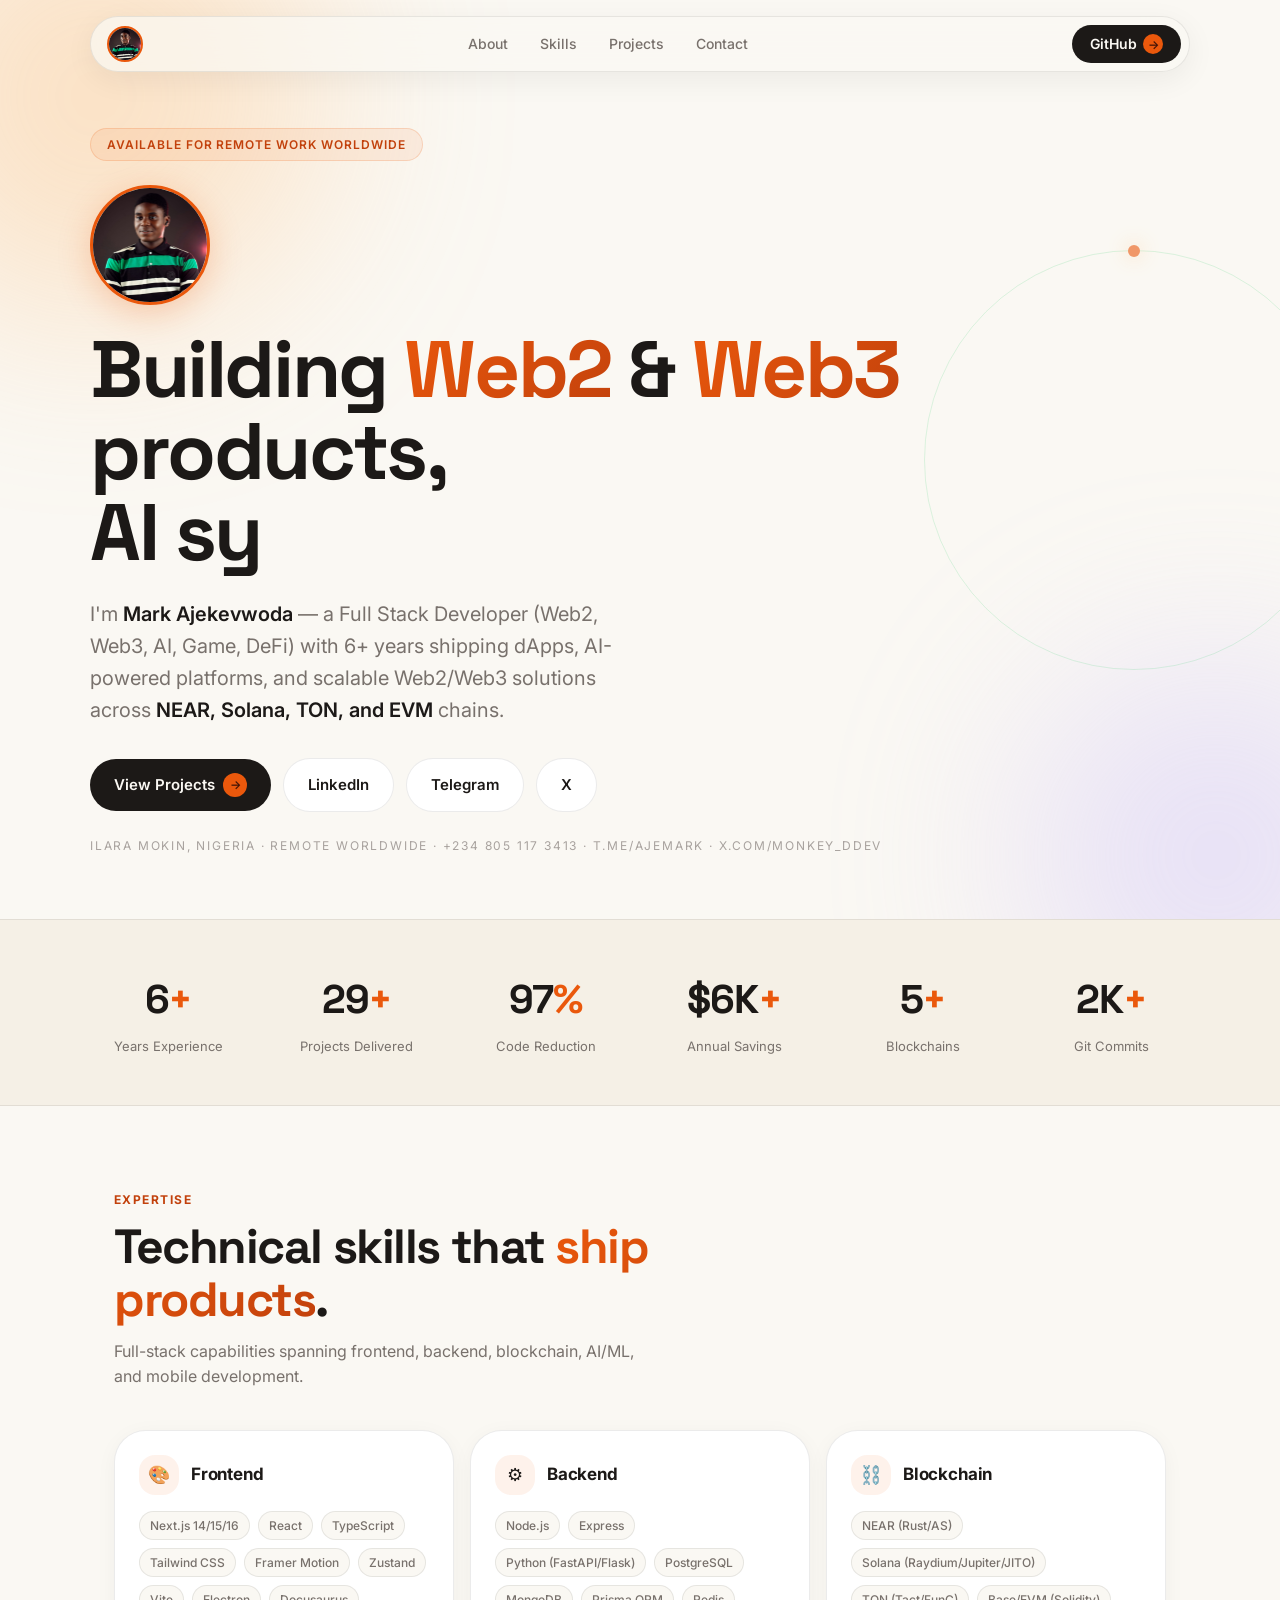
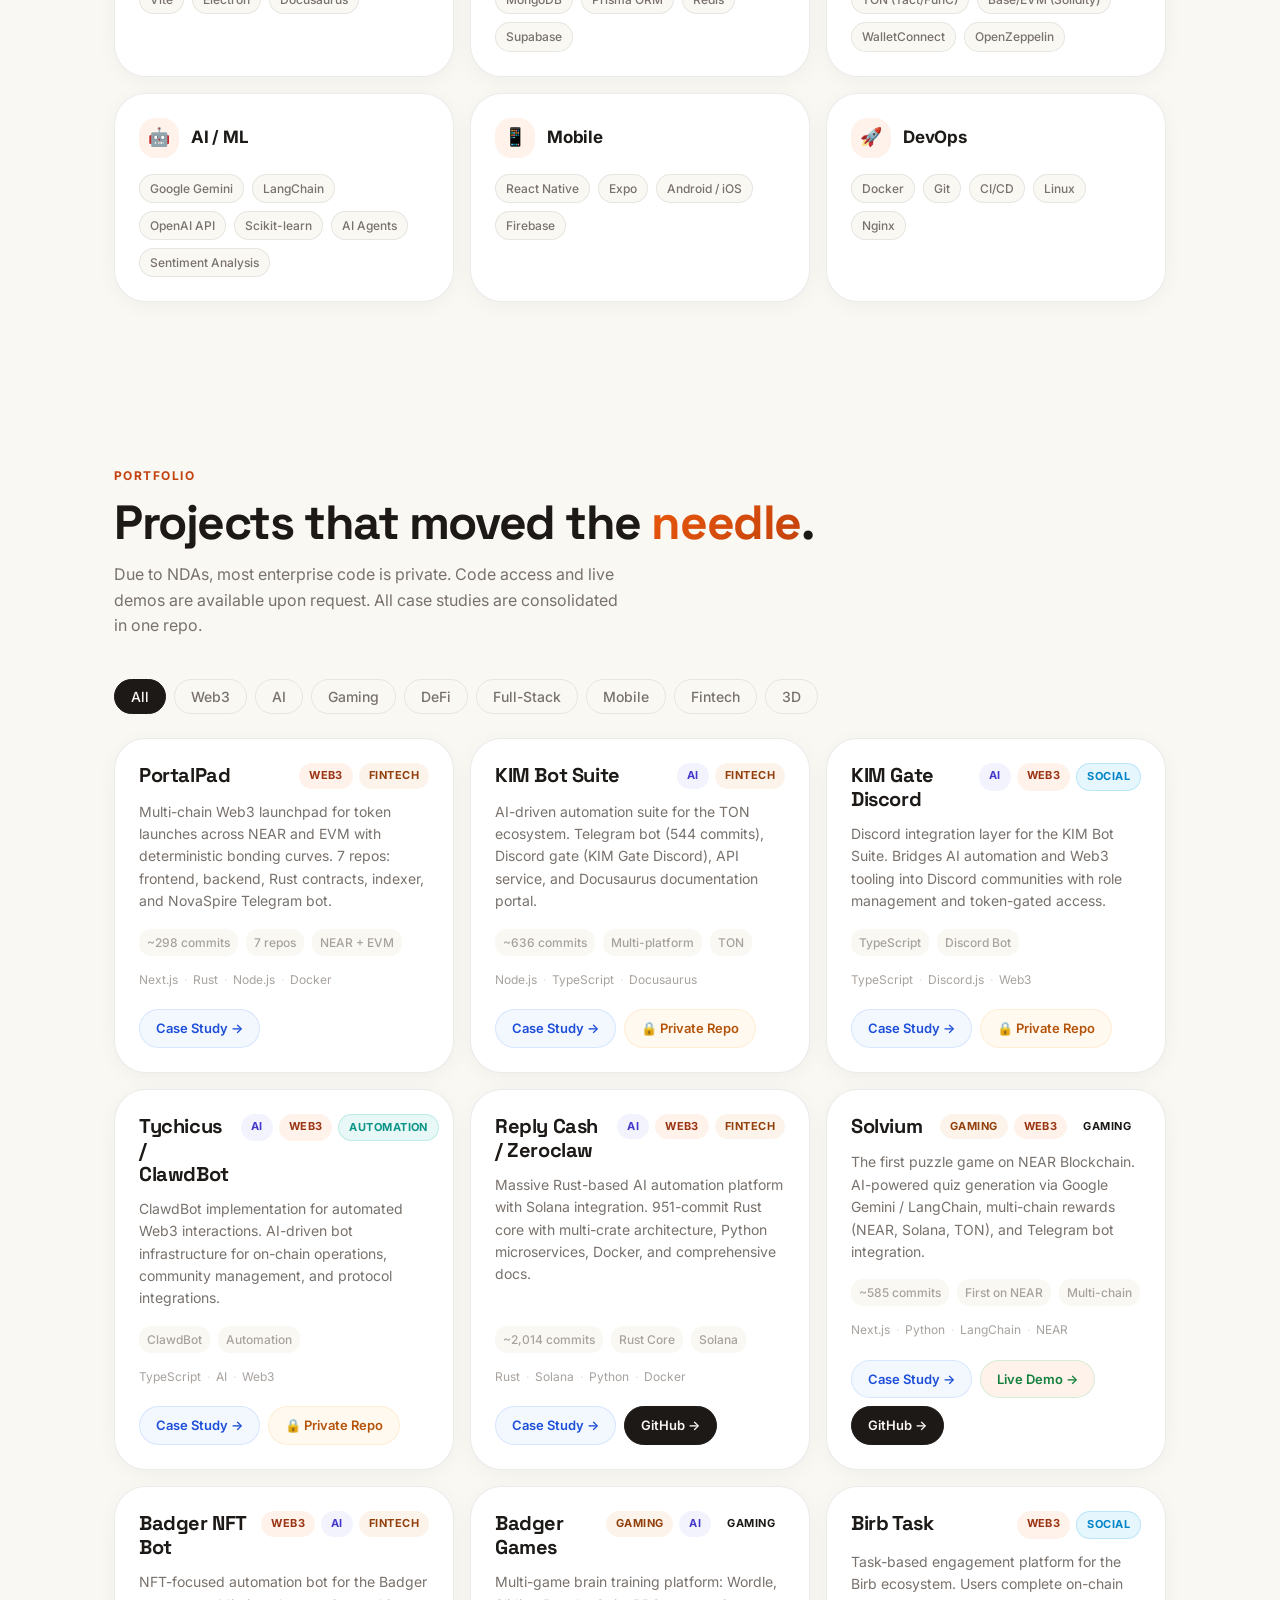
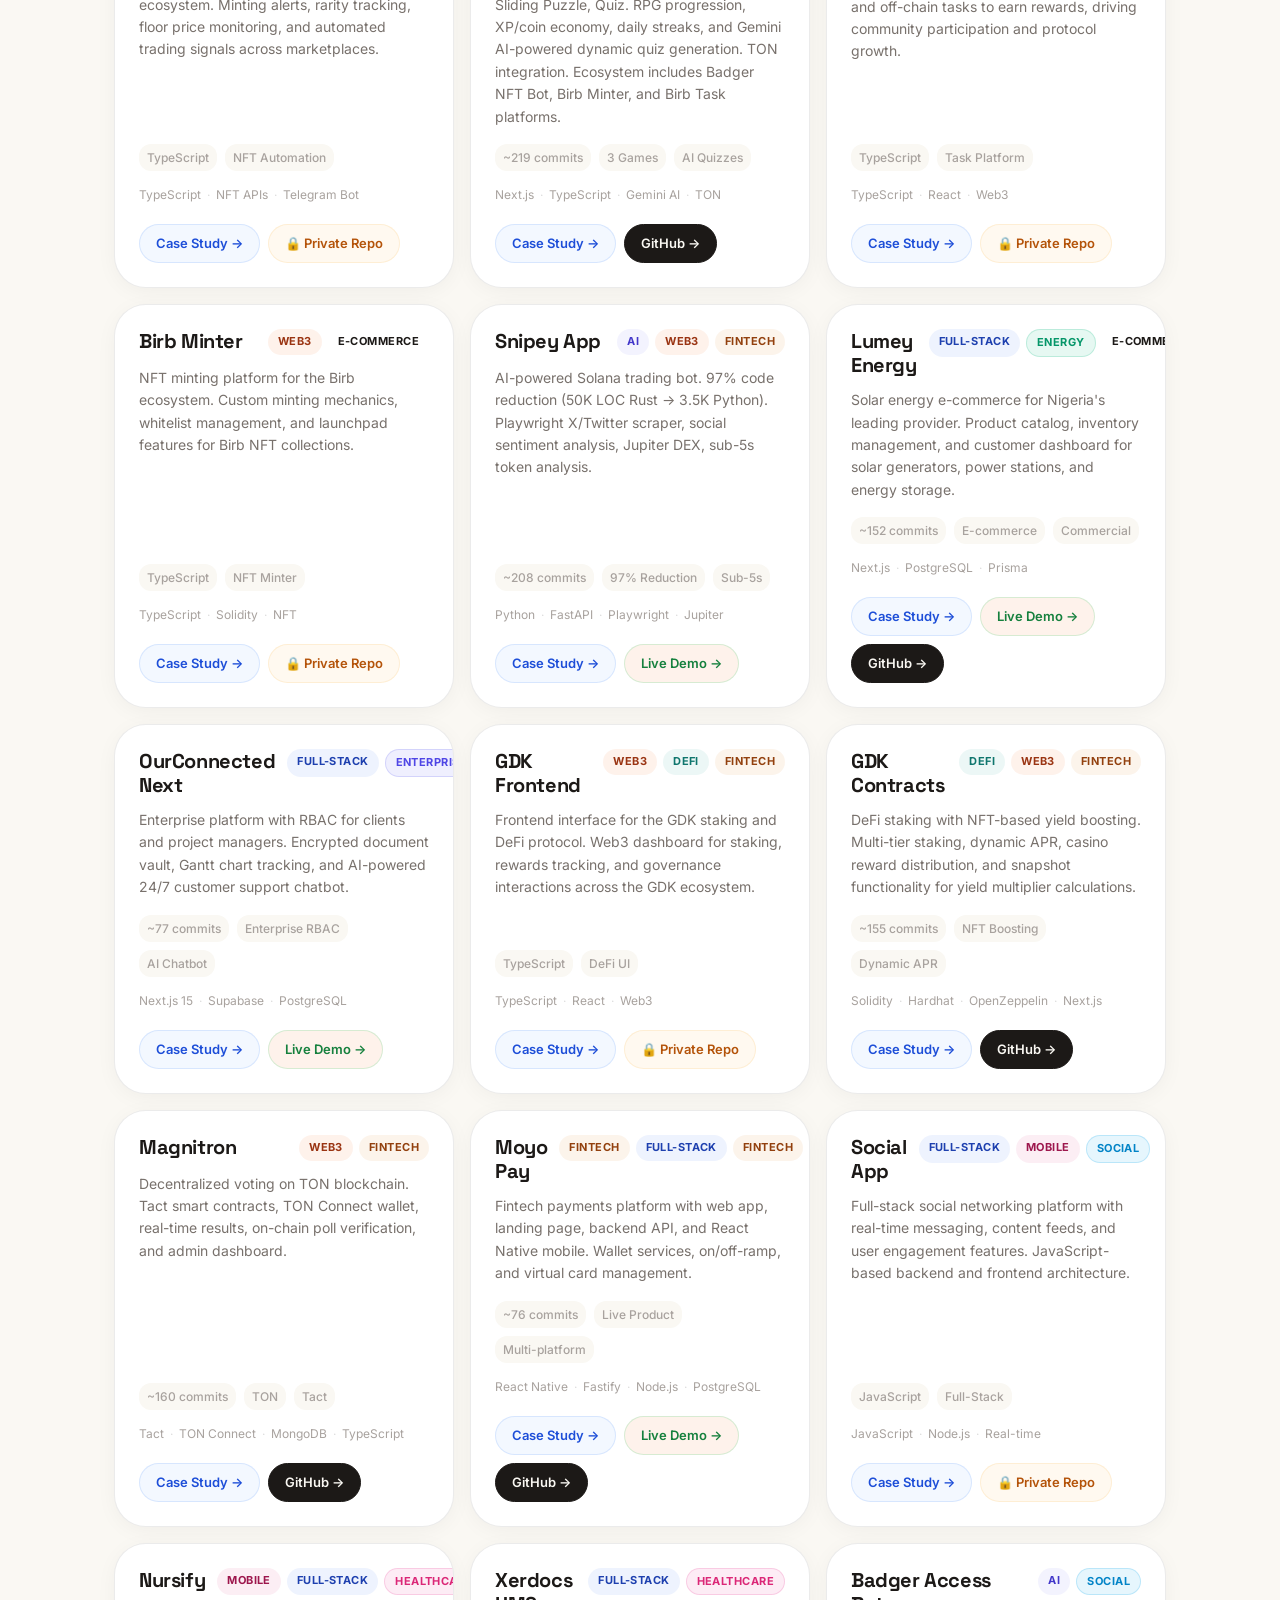
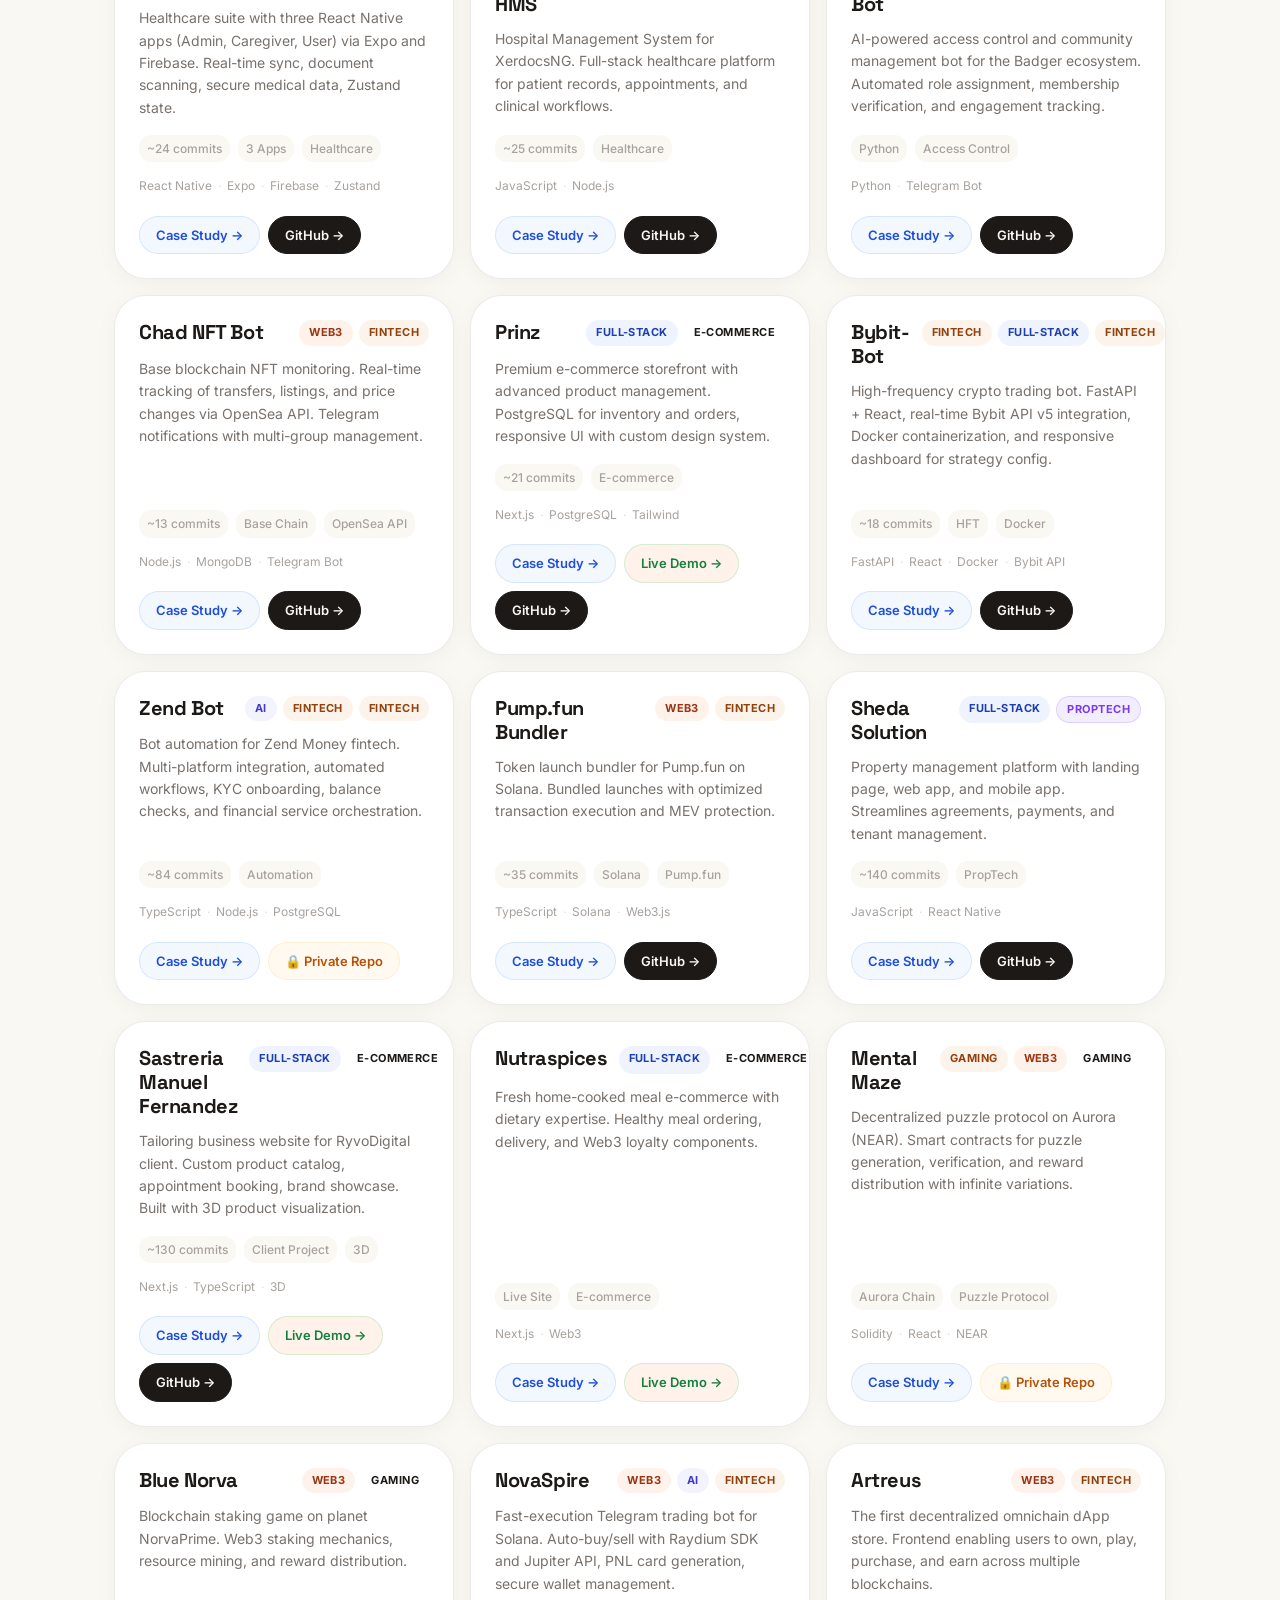
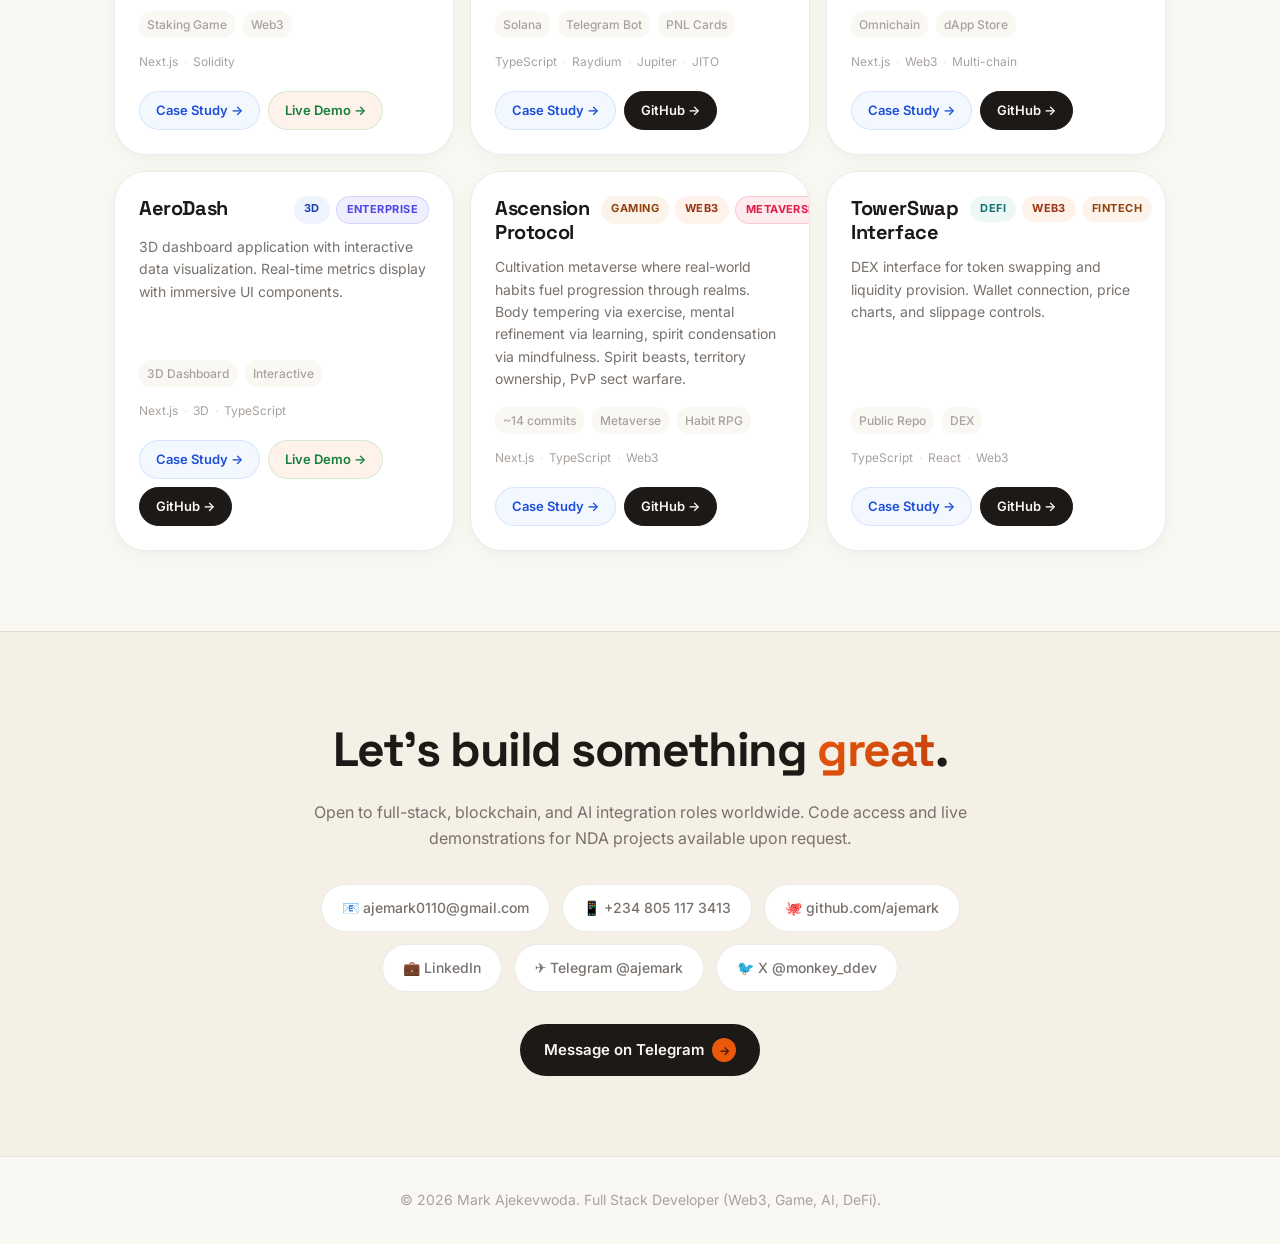
==== index.html @ 16a1adc9 "Add headshot to hero and nav logo. Update title for Web2+Web3. Add industry niche badges to all proj" ====
<!DOCTYPE html>
<html lang="en">
<head>
  <meta charset="UTF-8">
  <meta name="viewport" content="width=device-width, initial-scale=1.0">
  <title>Mark Ajekevwoda — Full Stack Developer (Web2, Web3, AI, Game, DeFi)</title>
  <meta name="description" content="Full Stack Developer (Web2, Web3, AI, Game, DeFi) building scalable Web2 products and decentralized Web3 applications across NEAR, Solana, TON, and EVM chains.">

  <link rel="preconnect" href="https://fonts.googleapis.com">
  <link rel="preconnect" href="https://fonts.gstatic.com" crossorigin>
  <link href="https://fonts.googleapis.com/css2?family=Inter:wght@300;400;500;600;700&family=Space+Grotesk:wght@400;500;600;700&display=swap" rel="stylesheet">

  <link rel="stylesheet" href="assets/style.css?v=4">
</head>
<body>

  <!-- Navbar — Floating Pill -->
  <header class="nav">
    <div class="nav-inner">
      <a href="#" class="nav-logo"><img src="assets/headshot.jpg" alt="MA" class="nav-logo-img"></a>
      <nav class="nav-links">
        <a href="#about" class="nav-link">About</a>
        <a href="#skills" class="nav-link">Skills</a>
        <a href="#projects" class="nav-link">Projects</a>
        <a href="#contact" class="nav-link">Contact</a>
      </nav>
      <div style="display:flex;align-items:center;gap:0.5rem;">
        <a href="https://github.com/ajemark" target="_blank" rel="noopener" class="nav-cta">
          GitHub
          <span class="arrow">→</span>
        </a>
      </div>
    </div>
  </header>

  <!-- Hero -->
  <section class="hero" id="about">
    <div class="hero-blob hero-blob-1"></div>
    <div class="hero-blob hero-blob-2"></div>

    <div class="hero-inner">
      <div class="hero-label">Available for Remote Work Worldwide</div>
            <div class="hero-headshot-wrap reveal">
        <img src="assets/headshot.jpg" alt="Mark Ajekevwoda" class="hero-headshot">
      </div>
      <h1 class="hero-title reveal">
        Building <span class="gradient-text">Web2</span> & <span class="gradient-text">Web3</span> products,<br>
        AI systems & <span class="underline-brand">scalable</span> solutions.
      </h1>
      <p class="hero-subtitle reveal reveal-delay-1">
        I'm <strong>Mark Ajekevwoda</strong> — a Full Stack Developer (Web2, Web3, AI, Game, DeFi) with 6+ years shipping dApps, AI-powered platforms, and scalable Web2/Web3 solutions across <strong>NEAR, Solana, TON, and EVM</strong> chains.
      </p>
      <div class="hero-actions reveal reveal-delay-2">
        <a href="#projects" class="btn btn-primary">
          View Projects
          <span class="arrow">→</span>
        </a>
        <a href="https://www.linkedin.com/in/mark-ajekevwoda-38177a3a1/" target="_blank" rel="noopener" class="btn btn-secondary">LinkedIn</a>
        <a href="https://t.me/ajemark" target="_blank" rel="noopener" class="btn btn-secondary">Telegram</a>
        <a href="https://x.com/monkey_ddev" target="_blank" rel="noopener" class="btn btn-secondary">X</a>
      </div>
      <p class="hero-meta reveal reveal-delay-3">
        Ilara Mokin, Nigeria · Remote Worldwide · +234 805 117 3413 · t.me/ajemark · x.com/monkey_ddev
      </p>
    </div>

    <div class="hero-orbit" aria-hidden="true">
      <div class="orbit-ring">
        <span class="orbit-dot"></span>
        <span class="orbit-dot-2"></span>
      </div>
    </div>
  </section>

  <!-- Stats -->
  <section class="stats-bar">
    <div class="stats-inner">
      <div class="stat-item reveal">
        <div class="stat-number">6<span>+</span></div>
        <div class="stat-label">Years Experience</div>
      </div>
      <div class="stat-item reveal reveal-delay-1">
        <div class="stat-number">29<span>+</span></div>
        <div class="stat-label">Projects Delivered</div>
      </div>
      <div class="stat-item reveal reveal-delay-2">
        <div class="stat-number">97<span>%</span></div>
        <div class="stat-label">Code Reduction</div>
      </div>
      <div class="stat-item reveal reveal-delay-3">
        <div class="stat-number">$6K<span>+</span></div>
        <div class="stat-label">Annual Savings</div>
      </div>
      <div class="stat-item reveal reveal-delay-4">
        <div class="stat-number">5<span>+</span></div>
        <div class="stat-label">Blockchains</div>
      </div>
      <div class="stat-item reveal">
        <div class="stat-number">2K<span>+</span></div>
        <div class="stat-label">Git Commits</div>
      </div>
    </div>
  </section>

  <!-- Skills -->
  <section class="section" id="skills">
    <div class="section-header reveal">
      <div class="eyebrow">Expertise</div>
      <h2 class="section-title">Technical skills that <span class="gradient-text">ship products</span>.</h2>
      <p class="section-desc">Full-stack capabilities spanning frontend, backend, blockchain, AI/ML, and mobile development.</p>
    </div>

    <div class="skills-grid">
      <div class="skill-card reveal">
        <div class="skill-header">
          <div class="skill-icon">🎨</div>
          <div class="skill-name">Frontend</div>
        </div>
        <div class="skill-tags">
          <span class="skill-tag">Next.js 14/15/16</span>
          <span class="skill-tag">React</span>
          <span class="skill-tag">TypeScript</span>
          <span class="skill-tag">Tailwind CSS</span>
          <span class="skill-tag">Framer Motion</span>
          <span class="skill-tag">Zustand</span>
          <span class="skill-tag">Vite</span>
          <span class="skill-tag">Electron</span>
          <span class="skill-tag">Docusaurus</span>
        </div>
      </div>

      <div class="skill-card reveal reveal-delay-1">
        <div class="skill-header">
          <div class="skill-icon">⚙️</div>
          <div class="skill-name">Backend</div>
        </div>
        <div class="skill-tags">
          <span class="skill-tag">Node.js</span>
          <span class="skill-tag">Express</span>
          <span class="skill-tag">Python (FastAPI/Flask)</span>
          <span class="skill-tag">PostgreSQL</span>
          <span class="skill-tag">MongoDB</span>
          <span class="skill-tag">Prisma ORM</span>
          <span class="skill-tag">Redis</span>
          <span class="skill-tag">Supabase</span>
        </div>
      </div>

      <div class="skill-card reveal reveal-delay-2">
        <div class="skill-header">
          <div class="skill-icon">⛓️</div>
          <div class="skill-name">Blockchain</div>
        </div>
        <div class="skill-tags">
          <span class="skill-tag">NEAR (Rust/AS)</span>
          <span class="skill-tag">Solana (Raydium/Jupiter/JITO)</span>
          <span class="skill-tag">TON (Tact/FunC)</span>
          <span class="skill-tag">Base/EVM (Solidity)</span>
          <span class="skill-tag">WalletConnect</span>
          <span class="skill-tag">OpenZeppelin</span>
        </div>
      </div>

      <div class="skill-card reveal">
        <div class="skill-header">
          <div class="skill-icon">🤖</div>
          <div class="skill-name">AI / ML</div>
        </div>
        <div class="skill-tags">
          <span class="skill-tag">Google Gemini</span>
          <span class="skill-tag">LangChain</span>
          <span class="skill-tag">OpenAI API</span>
          <span class="skill-tag">Scikit-learn</span>
          <span class="skill-tag">AI Agents</span>
          <span class="skill-tag">Sentiment Analysis</span>
        </div>
      </div>

      <div class="skill-card reveal reveal-delay-1">
        <div class="skill-header">
          <div class="skill-icon">📱</div>
          <div class="skill-name">Mobile</div>
        </div>
        <div class="skill-tags">
          <span class="skill-tag">React Native</span>
          <span class="skill-tag">Expo</span>
          <span class="skill-tag">Android / iOS</span>
          <span class="skill-tag">Firebase</span>
        </div>
      </div>

      <div class="skill-card reveal reveal-delay-2">
        <div class="skill-header">
          <div class="skill-icon">🚀</div>
          <div class="skill-name">DevOps</div>
        </div>
        <div class="skill-tags">
          <span class="skill-tag">Docker</span>
          <span class="skill-tag">Git</span>
          <span class="skill-tag">CI/CD</span>
          <span class="skill-tag">Linux</span>
          <span class="skill-tag">Nginx</span>
        </div>
      </div>
    </div>
  </section>

  <!-- Projects -->
  <section class="section" id="projects">
    <div class="section-header reveal">
      <div class="eyebrow">Portfolio</div>
      <h2 class="section-title">Projects that moved the <span class="gradient-text">needle</span>.</h2>
      <p class="section-desc">Due to NDAs, most enterprise code is private. Code access and live demos are available upon request. All case studies are consolidated in one repo.</p>
    </div>

    <div class="filter-bar reveal">
      <button class="filter-btn active" data-filter="all">All</button>
      <button class="filter-btn" data-filter="web3">Web3</button>
      <button class="filter-btn" data-filter="ai">AI</button>
      <button class="filter-btn" data-filter="game">Gaming</button>
      <button class="filter-btn" data-filter="defi">DeFi</button>
      <button class="filter-btn" data-filter="fullstack">Full-Stack</button>
      <button class="filter-btn" data-filter="mobile">Mobile</button>
      <button class="filter-btn" data-filter="fintech">Fintech</button>
      <button class="filter-btn" data-filter="3d">3D</button>
    </div>

    <div class="projects-grid">

      <!-- PortalPad -->
      <div class="project-card reveal" data-category="web3">
        <div class="project-header">
          <h3 class="project-name">PortalPad</h3>
          <div class="project-badges"><span class="badge badge-web3">Web3</span><span class="badge badge-fintech">Fintech</span></div>
        </div>
        <p class="project-desc">Multi-chain Web3 launchpad for token launches across NEAR and EVM with deterministic bonding curves. 7 repos: frontend, backend, Rust contracts, indexer, and NovaSpire Telegram bot.</p>
        <div class="project-metrics">
          <span class="metric">~298 commits</span>
          <span class="metric">7 repos</span>
          <span class="metric">NEAR + EVM</span>
        </div>
        <div class="project-tech">
          <span class="tech-tag">Next.js</span>
          <span class="tech-tag">Rust</span>
          <span class="tech-tag">Node.js</span>
          <span class="tech-tag">Docker</span>
        </div>
        <div class="project-actions">
          <a href="https://github.com/Ajemark/case-studies/blob/main/portalpad.md" target="_blank" rel="noopener" class="project-link link-case">Case Study →</a>
          
        </div>
      </div>

      <!-- KIM -->
      <div class="project-card reveal reveal-delay-1" data-category="ai">
        <div class="project-header">
          <h3 class="project-name">KIM Bot Suite</h3>
          <div class="project-badges"><span class="badge badge-ai">AI</span><span class="badge badge-fintech">Fintech</span></div>
        </div>
        <p class="project-desc">AI-driven automation suite for the TON ecosystem. Telegram bot (544 commits), Discord gate (KIM Gate Discord), API service, and Docusaurus documentation portal.</p>
        <div class="project-metrics">
          <span class="metric">~636 commits</span>
          <span class="metric">Multi-platform</span>
          <span class="metric">TON</span>
        </div>
        <div class="project-tech">
          <span class="tech-tag">Node.js</span>
          <span class="tech-tag">TypeScript</span>
          <span class="tech-tag">Docusaurus</span>
        </div>
        <div class="project-actions">
          <a href="https://github.com/Ajemark/case-studies/blob/main/kim.md" target="_blank" rel="noopener" class="project-link link-case">Case Study →</a>
          <span class="project-link link-nda">🔒 Private Repo</span>
        </div>
      </div>


      <!-- KIM Gate Discord -->
      <div class="project-card reveal reveal-delay-1" data-category="ai web3">
        <div class="project-header">
          <h3 class="project-name">KIM Gate Discord</h3>
          <div class="project-badges"><span class="badge badge-ai">AI</span><span class="badge badge-web3">Web3</span><span class="badge badge-social">Social</span></div>
        </div>
        <p class="project-desc">Discord integration layer for the KIM Bot Suite. Bridges AI automation and Web3 tooling into Discord communities with role management and token-gated access.</p>
        <div class="project-metrics">
          <span class="metric">TypeScript</span>
          <span class="metric">Discord Bot</span>
        </div>
        <div class="project-tech">
          <span class="tech-tag">TypeScript</span>
          <span class="tech-tag">Discord.js</span>
          <span class="tech-tag">Web3</span>
        </div>
        <div class="project-actions">
          <a href="https://github.com/Ajemark/case-studies/blob/main/kim-gate-discord.md" target="_blank" rel="noopener" class="project-link link-case">Case Study →</a>
          <span class="project-link link-nda">🔒 Private Repo</span>
        </div>
      </div>

      <!-- Reply / Zeroclaw -->
      <!-- Tychicus / ClawdBot -->
      <div class="project-card reveal" data-category="ai web3">
        <div class="project-header">
          <h3 class="project-name">Tychicus / ClawdBot</h3>
          <div class="project-badges"><span class="badge badge-ai">AI</span><span class="badge badge-web3">Web3</span><span class="badge badge-automation">Automation</span></div>
        </div>
        <p class="project-desc">ClawdBot implementation for automated Web3 interactions. AI-driven bot infrastructure for on-chain operations, community management, and protocol integrations.</p>
        <div class="project-metrics">
          <span class="metric">ClawdBot</span>
          <span class="metric">Automation</span>
        </div>
        <div class="project-tech">
          <span class="tech-tag">TypeScript</span>
          <span class="tech-tag">AI</span>
          <span class="tech-tag">Web3</span>
        </div>
        <div class="project-actions">
          <a href="https://github.com/Ajemark/case-studies/blob/main/tychicus-clawdbot.md" target="_blank" rel="noopener" class="project-link link-case">Case Study →</a>
          <span class="project-link link-nda">🔒 Private Repo</span>
        </div>
      </div>


      <div class="project-card reveal reveal-delay-2" data-category="ai web3">
        <div class="project-header">
          <h3 class="project-name">Reply Cash / Zeroclaw</h3>
          <div class="project-badges"><span class="badge badge-ai">AI</span><span class="badge badge-web3">Web3</span><span class="badge badge-fintech">Fintech</span></div>
        </div>
        <p class="project-desc">Massive Rust-based AI automation platform with Solana integration. 951-commit Rust core with multi-crate architecture, Python microservices, Docker, and comprehensive docs.</p>
        <div class="project-metrics">
          <span class="metric">~2,014 commits</span>
          <span class="metric">Rust Core</span>
          <span class="metric">Solana</span>
        </div>
        <div class="project-tech">
          <span class="tech-tag">Rust</span>
          <span class="tech-tag">Solana</span>
          <span class="tech-tag">Python</span>
          <span class="tech-tag">Docker</span>
        </div>
        <div class="project-actions">
          <a href="https://github.com/Ajemark/case-studies/blob/main/reply-cash.md" target="_blank" rel="noopener" class="project-link link-case">Case Study →</a>
          <a href="https://github.com/Ajemark/reply" target="_blank" rel="noopener" class="project-link link-github">GitHub →</a>
        </div>
      </div>

      <!-- Solvium -->
      <div class="project-card reveal" data-category="game web3">
        <div class="project-header">
          <h3 class="project-name">Solvium</h3>
          <div class="project-badges"><span class="badge badge-game">Gaming</span><span class="badge badge-web3">Web3</span><span class="badge badge-gaming">Gaming</span></div>
        </div>
        <p class="project-desc">The first puzzle game on NEAR Blockchain. AI-powered quiz generation via Google Gemini / LangChain, multi-chain rewards (NEAR, Solana, TON), and Telegram bot integration.</p>
        <div class="project-metrics">
          <span class="metric">~585 commits</span>
          <span class="metric">First on NEAR</span>
          <span class="metric">Multi-chain</span>
        </div>
        <div class="project-tech">
          <span class="tech-tag">Next.js</span>
          <span class="tech-tag">Python</span>
          <span class="tech-tag">LangChain</span>
          <span class="tech-tag">NEAR</span>
        </div>
        <div class="project-actions">
          <a href="https://github.com/Ajemark/case-studies/blob/main/solvium.md" target="_blank" rel="noopener" class="project-link link-case">Case Study →</a>
          <a href="https://t.me/Solvium_bot" target="_blank" rel="noopener" class="project-link link-live">Live Demo →</a>
          <a href="https://github.com/Solvium/SolviumAI" target="_blank" rel="noopener" class="project-link link-github">GitHub →</a>
        </div>
      </div>

      <!-- Badger Games -->
      <!-- Badger NFT Bot -->
      <div class="project-card reveal reveal-delay-2" data-category="web3 ai">
        <div class="project-header">
          <h3 class="project-name">Badger NFT Bot</h3>
          <div class="project-badges"><span class="badge badge-web3">Web3</span><span class="badge badge-ai">AI</span><span class="badge badge-fintech">Fintech</span></div>
        </div>
        <p class="project-desc">NFT-focused automation bot for the Badger ecosystem. Minting alerts, rarity tracking, floor price monitoring, and automated trading signals across marketplaces.</p>
        <div class="project-metrics">
          <span class="metric">TypeScript</span>
          <span class="metric">NFT Automation</span>
        </div>
        <div class="project-tech">
          <span class="tech-tag">TypeScript</span>
          <span class="tech-tag">NFT APIs</span>
          <span class="tech-tag">Telegram Bot</span>
        </div>
        <div class="project-actions">
          <a href="https://github.com/Ajemark/case-studies/blob/main/badger-nft-bot.md" target="_blank" rel="noopener" class="project-link link-case">Case Study →</a>
          <span class="project-link link-nda">🔒 Private Repo</span>
        </div>
      </div>


      <div class="project-card reveal reveal-delay-1" data-category="game ai">
        <div class="project-header">
          <h3 class="project-name">Badger Games</h3>
          <div class="project-badges"><span class="badge badge-game">Gaming</span><span class="badge badge-ai">AI</span><span class="badge badge-gaming">Gaming</span></div>
        </div>
        <p class="project-desc">Multi-game brain training platform: Wordle, Sliding Puzzle, Quiz. RPG progression, XP/coin economy, daily streaks, and Gemini AI-powered dynamic quiz generation. TON integration. Ecosystem includes Badger NFT Bot, Birb Minter, and Birb Task platforms.</p>
        <div class="project-metrics">
          <span class="metric">~219 commits</span>
          <span class="metric">3 Games</span>
          <span class="metric">AI Quizzes</span>
        </div>
        <div class="project-tech">
          <span class="tech-tag">Next.js</span>
          <span class="tech-tag">TypeScript</span>
          <span class="tech-tag">Gemini AI</span>
          <span class="tech-tag">TON</span>
        </div>
        <div class="project-actions">
          <a href="https://github.com/Ajemark/case-studies/blob/main/badger-games.md" target="_blank" rel="noopener" class="project-link link-case">Case Study →</a>
          <a href="https://github.com/Ajemark/badger_buy_bot" target="_blank" rel="noopener" class="project-link link-github">GitHub →</a>
        </div>
      </div>


      <!-- Birb Task -->
      <div class="project-card reveal" data-category="web3">
        <div class="project-header">
          <h3 class="project-name">Birb Task</h3>
          <div class="project-badges"><span class="badge badge-web3">Web3</span><span class="badge badge-social">Social</span></div>
        </div>
        <p class="project-desc">Task-based engagement platform for the Birb ecosystem. Users complete on-chain and off-chain tasks to earn rewards, driving community participation and protocol growth.</p>
        <div class="project-metrics">
          <span class="metric">TypeScript</span>
          <span class="metric">Task Platform</span>
        </div>
        <div class="project-tech">
          <span class="tech-tag">TypeScript</span>
          <span class="tech-tag">React</span>
          <span class="tech-tag">Web3</span>
        </div>
        <div class="project-actions">
          <a href="https://github.com/Ajemark/case-studies/blob/main/birb-task.md" target="_blank" rel="noopener" class="project-link link-case">Case Study →</a>
          <span class="project-link link-nda">🔒 Private Repo</span>
        </div>
      </div>

      <!-- Birb Minter -->
      <div class="project-card reveal reveal-delay-1" data-category="web3">
        <div class="project-header">
          <h3 class="project-name">Birb Minter</h3>
          <div class="project-badges"><span class="badge badge-web3">Web3</span><span class="badge badge-ecommerce">E-Commerce</span></div>
        </div>
        <p class="project-desc">NFT minting platform for the Birb ecosystem. Custom minting mechanics, whitelist management, and launchpad features for Birb NFT collections.</p>
        <div class="project-metrics">
          <span class="metric">TypeScript</span>
          <span class="metric">NFT Minter</span>
        </div>
        <div class="project-tech">
          <span class="tech-tag">TypeScript</span>
          <span class="tech-tag">Solidity</span>
          <span class="tech-tag">NFT</span>
        </div>
        <div class="project-actions">
          <a href="https://github.com/Ajemark/case-studies/blob/main/birb-minter.md" target="_blank" rel="noopener" class="project-link link-case">Case Study →</a>
          <span class="project-link link-nda">🔒 Private Repo</span>
        </div>
      </div>

      <!-- Snipey v2 -->
      <div class="project-card reveal reveal-delay-2" data-category="ai web3">
        <div class="project-header">
          <h3 class="project-name">Snipey App</h3>
          <div class="project-badges"><span class="badge badge-ai">AI</span><span class="badge badge-web3">Web3</span><span class="badge badge-fintech">Fintech</span></div>
        </div>
        <p class="project-desc">AI-powered Solana trading bot. 97% code reduction (50K LOC Rust → 3.5K Python). Playwright X/Twitter scraper, social sentiment analysis, Jupiter DEX, sub-5s token analysis.</p>
        <div class="project-metrics">
          <span class="metric">~208 commits</span>
          <span class="metric">97% Reduction</span>
          <span class="metric">Sub-5s</span>
        </div>
        <div class="project-tech">
          <span class="tech-tag">Python</span>
          <span class="tech-tag">FastAPI</span>
          <span class="tech-tag">Playwright</span>
          <span class="tech-tag">Jupiter</span>
        </div>
        <div class="project-actions">
          <a href="https://github.com/Ajemark/case-studies/blob/main/snipey-app.md" target="_blank" rel="noopener" class="project-link link-case">Case Study →</a>
          <a href="https://snipey.vip" target="_blank" rel="noopener" class="project-link link-live">Live Demo →</a>
        </div>
      </div>

      <!-- Lumey Energy -->
      <div class="project-card reveal" data-category="fullstack">
        <div class="project-header">
          <h3 class="project-name">Lumey Energy</h3>
          <div class="project-badges"><span class="badge badge-fullstack">Full-Stack</span><span class="badge badge-energy">Energy</span><span class="badge badge-ecommerce">E-Commerce</span></div>
        </div>
        <p class="project-desc">Solar energy e-commerce for Nigeria's leading provider. Product catalog, inventory management, and customer dashboard for solar generators, power stations, and energy storage.</p>
        <div class="project-metrics">
          <span class="metric">~152 commits</span>
          <span class="metric">E-commerce</span>
          <span class="metric">Commercial</span>
        </div>
        <div class="project-tech">
          <span class="tech-tag">Next.js</span>
          <span class="tech-tag">PostgreSQL</span>
          <span class="tech-tag">Prisma</span>
        </div>
        <div class="project-actions">
          <a href="https://github.com/Ajemark/case-studies/blob/main/lumey-energy.md" target="_blank" rel="noopener" class="project-link link-case">Case Study →</a>
          <a href="https://www.lumeyenergy.com" target="_blank" rel="noopener" class="project-link link-live">Live Demo →</a>
          <a href="https://github.com/Lumey-Energy/lumey_energy_nextjs" target="_blank" rel="noopener" class="project-link link-github">GitHub →</a>
        </div>
      </div>

      <!-- OurConnected -->
      <div class="project-card reveal reveal-delay-1" data-category="fullstack">
        <div class="project-header">
          <h3 class="project-name">OurConnected Next</h3>
          <div class="project-badges"><span class="badge badge-fullstack">Full-Stack</span><span class="badge badge-enterprise">Enterprise</span></div>
        </div>
        <p class="project-desc">Enterprise platform with RBAC for clients and project managers. Encrypted document vault, Gantt chart tracking, and AI-powered 24/7 customer support chatbot.</p>
        <div class="project-metrics">
          <span class="metric">~77 commits</span>
          <span class="metric">Enterprise RBAC</span>
          <span class="metric">AI Chatbot</span>
        </div>
        <div class="project-tech">
          <span class="tech-tag">Next.js 15</span>
          <span class="tech-tag">Supabase</span>
          <span class="tech-tag">PostgreSQL</span>
        </div>
        <div class="project-actions">
          <a href="https://github.com/Ajemark/case-studies/blob/main/ourconnected.md" target="_blank" rel="noopener" class="project-link link-case">Case Study →</a>
          <a href="https://ourconnected.com" target="_blank" rel="noopener" class="project-link link-live">Live Demo →</a>
        </div>
      </div>

      <!-- GDK -->
      <!-- GDK Frontend -->
      <div class="project-card reveal reveal-delay-2" data-category="web3 defi">
        <div class="project-header">
          <h3 class="project-name">GDK Frontend</h3>
          <div class="project-badges"><span class="badge badge-web3">Web3</span><span class="badge badge-defi">DeFi</span><span class="badge badge-fintech">Fintech</span></div>
        </div>
        <p class="project-desc">Frontend interface for the GDK staking and DeFi protocol. Web3 dashboard for staking, rewards tracking, and governance interactions across the GDK ecosystem.</p>
        <div class="project-metrics">
          <span class="metric">TypeScript</span>
          <span class="metric">DeFi UI</span>
        </div>
        <div class="project-tech">
          <span class="tech-tag">TypeScript</span>
          <span class="tech-tag">React</span>
          <span class="tech-tag">Web3</span>
        </div>
        <div class="project-actions">
          <a href="https://github.com/Ajemark/case-studies/blob/main/gdk-frontend.md" target="_blank" rel="noopener" class="project-link link-case">Case Study →</a>
          <span class="project-link link-nda">🔒 Private Repo</span>
        </div>
      </div>


      <div class="project-card reveal reveal-delay-2" data-category="defi web3">
        <div class="project-header">
          <h3 class="project-name">GDK Contracts</h3>
          <div class="project-badges"><span class="badge badge-defi">DeFi</span><span class="badge badge-web3">Web3</span><span class="badge badge-fintech">Fintech</span></div>
        </div>
        <p class="project-desc">DeFi staking with NFT-based yield boosting. Multi-tier staking, dynamic APR, casino reward distribution, and snapshot functionality for yield multiplier calculations.</p>
        <div class="project-metrics">
          <span class="metric">~155 commits</span>
          <span class="metric">NFT Boosting</span>
          <span class="metric">Dynamic APR</span>
        </div>
        <div class="project-tech">
          <span class="tech-tag">Solidity</span>
          <span class="tech-tag">Hardhat</span>
          <span class="tech-tag">OpenZeppelin</span>
          <span class="tech-tag">Next.js</span>
        </div>
        <div class="project-actions">
          <a href="https://github.com/Ajemark/case-studies/blob/main/gdk-contracts.md" target="_blank" rel="noopener" class="project-link link-case">Case Study →</a>
          <a href="https://github.com/Ajemark/gdk_contracts" target="_blank" rel="noopener" class="project-link link-github">GitHub →</a>
        </div>
      </div>

      <!-- Magnitron -->
      <div class="project-card reveal" data-category="web3">
        <div class="project-header">
          <h3 class="project-name">Magnitron</h3>
          <div class="project-badges"><span class="badge badge-web3">Web3</span><span class="badge badge-fintech">Fintech</span></div>
        </div>
        <p class="project-desc">Decentralized voting on TON blockchain. Tact smart contracts, TON Connect wallet, real-time results, on-chain poll verification, and admin dashboard.</p>
        <div class="project-metrics">
          <span class="metric">~160 commits</span>
          <span class="metric">TON</span>
          <span class="metric">Tact</span>
        </div>
        <div class="project-tech">
          <span class="tech-tag">Tact</span>
          <span class="tech-tag">TON Connect</span>
          <span class="tech-tag">MongoDB</span>
          <span class="tech-tag">TypeScript</span>
        </div>
        <div class="project-actions">
          <a href="https://github.com/Ajemark/case-studies/blob/main/magnitron.md" target="_blank" rel="noopener" class="project-link link-case">Case Study →</a>
          <a href="https://github.com/Ajemark/voting_app" target="_blank" rel="noopener" class="project-link link-github">GitHub →</a>
        </div>
      </div>

      <!-- Moyo Pay -->
      <div class="project-card reveal reveal-delay-1" data-category="fintech fullstack">
        <div class="project-header">
          <h3 class="project-name">Moyo Pay</h3>
          <div class="project-badges"><span class="badge badge-fintech">Fintech</span><span class="badge badge-fullstack">Full-Stack</span><span class="badge badge-fintech">Fintech</span></div>
        </div>
        <p class="project-desc">Fintech payments platform with web app, landing page, backend API, and React Native mobile. Wallet services, on/off-ramp, and virtual card management.</p>
        <div class="project-metrics">
          <span class="metric">~76 commits</span>
          <span class="metric">Live Product</span>
          <span class="metric">Multi-platform</span>
        </div>
        <div class="project-tech">
          <span class="tech-tag">React Native</span>
          <span class="tech-tag">Fastify</span>
          <span class="tech-tag">Node.js</span>
          <span class="tech-tag">PostgreSQL</span>
        </div>
        <div class="project-actions">
          <a href="https://github.com/Ajemark/case-studies/blob/main/moyo-pay.md" target="_blank" rel="noopener" class="project-link link-case">Case Study →</a>
          <a href="https://moyopay.io" target="_blank" rel="noopener" class="project-link link-live">Live Demo →</a>
          <a href="https://github.com/moyopay" target="_blank" rel="noopener" class="project-link link-github">GitHub →</a>
        </div>
      </div>

      <!-- Nursify -->
      <!-- Social App -->
      <div class="project-card reveal reveal-delay-1" data-category="mobile full-stack">
        <div class="project-header">
          <h3 class="project-name">Social App</h3>
          <div class="project-badges"><span class="badge badge-fullstack">Full-Stack</span><span class="badge badge-mobile">Mobile</span><span class="badge badge-social">Social</span></div>
        </div>
        <p class="project-desc">Full-stack social networking platform with real-time messaging, content feeds, and user engagement features. JavaScript-based backend and frontend architecture.</p>
        <div class="project-metrics">
          <span class="metric">JavaScript</span>
          <span class="metric">Full-Stack</span>
        </div>
        <div class="project-tech">
          <span class="tech-tag">JavaScript</span>
          <span class="tech-tag">Node.js</span>
          <span class="tech-tag">Real-time</span>
        </div>
        <div class="project-actions">
          <a href="https://github.com/Ajemark/case-studies/blob/main/social-app.md" target="_blank" rel="noopener" class="project-link link-case">Case Study →</a>
          <span class="project-link link-nda">🔒 Private Repo</span>
        </div>
      </div>


      <div class="project-card reveal reveal-delay-2" data-category="mobile fullstack">
        <div class="project-header">
          <h3 class="project-name">Nursify</h3>
          <div class="project-badges"><span class="badge badge-mobile">Mobile</span><span class="badge badge-fullstack">Full-Stack</span><span class="badge badge-healthcare">Healthcare</span></div>
        </div>
        <p class="project-desc">Healthcare suite with three React Native apps (Admin, Caregiver, User) via Expo and Firebase. Real-time sync, document scanning, secure medical data, Zustand state.</p>
        <div class="project-metrics">
          <span class="metric">~24 commits</span>
          <span class="metric">3 Apps</span>
          <span class="metric">Healthcare</span>
        </div>
        <div class="project-tech">
          <span class="tech-tag">React Native</span>
          <span class="tech-tag">Expo</span>
          <span class="tech-tag">Firebase</span>
          <span class="tech-tag">Zustand</span>
        </div>
        <div class="project-actions">
          <a href="https://github.com/Ajemark/case-studies/blob/main/nursify.md" target="_blank" rel="noopener" class="project-link link-case">Case Study →</a>
          <a href="https://github.com/Ajemark/nursify" target="_blank" rel="noopener" class="project-link link-github">GitHub →</a>
        </div>
      </div>

      <!-- Xerdocs HMS -->
      <div class="project-card reveal" data-category="fullstack">
        <div class="project-header">
          <h3 class="project-name">Xerdocs HMS</h3>
          <div class="project-badges"><span class="badge badge-fullstack">Full-Stack</span><span class="badge badge-healthcare">Healthcare</span></div>
        </div>
        <p class="project-desc">Hospital Management System for XerdocsNG. Full-stack healthcare platform for patient records, appointments, and clinical workflows.</p>
        <div class="project-metrics">
          <span class="metric">~25 commits</span>
          <span class="metric">Healthcare</span>
        </div>
        <div class="project-tech">
          <span class="tech-tag">JavaScript</span>
          <span class="tech-tag">Node.js</span>
        </div>
        <div class="project-actions">
          <a href="https://github.com/Ajemark/case-studies/blob/main/xerdocs-hms.md" target="_blank" rel="noopener" class="project-link link-case">Case Study →</a>
          <a href="https://github.com/XerdocsNG/XerdocsHMS" target="_blank" rel="noopener" class="project-link link-github">GitHub →</a>
        </div>
      </div>

      <!-- Badger Access Bot -->
      <div class="project-card reveal reveal-delay-1" data-category="ai">
        <div class="project-header">
          <h3 class="project-name">Badger Access Bot</h3>
          <div class="project-badges"><span class="badge badge-ai">AI</span><span class="badge badge-social">Social</span></div>
        </div>
        <p class="project-desc">AI-powered access control and community management bot for the Badger ecosystem. Automated role assignment, membership verification, and engagement tracking.</p>
        <div class="project-metrics">
          <span class="metric">Python</span>
          <span class="metric">Access Control</span>
        </div>
        <div class="project-tech">
          <span class="tech-tag">Python</span>
          <span class="tech-tag">Telegram Bot</span>
        </div>
        <div class="project-actions">
          <a href="https://github.com/Ajemark/case-studies/blob/main/badger-access-bot.md" target="_blank" rel="noopener" class="project-link link-case">Case Study →</a>
          <a href="https://github.com/Ajemark/badger_access_bot" target="_blank" rel="noopener" class="project-link link-github">GitHub →</a>
        </div>
      </div>

      <!-- Chad NFT Bot -->
      <div class="project-card reveal reveal-delay-1" data-category="web3">
        <div class="project-header">
          <h3 class="project-name">Chad NFT Bot</h3>
          <div class="project-badges"><span class="badge badge-web3">Web3</span><span class="badge badge-fintech">Fintech</span></div>
        </div>
        <p class="project-desc">Base blockchain NFT monitoring. Real-time tracking of transfers, listings, and price changes via OpenSea API. Telegram notifications with multi-group management.</p>
        <div class="project-metrics">
          <span class="metric">~13 commits</span>
          <span class="metric">Base Chain</span>
          <span class="metric">OpenSea API</span>
        </div>
        <div class="project-tech">
          <span class="tech-tag">Node.js</span>
          <span class="tech-tag">MongoDB</span>
          <span class="tech-tag">Telegram Bot</span>
        </div>
        <div class="project-actions">
          <a href="https://github.com/Ajemark/case-studies/blob/main/chad-nft-bot.md" target="_blank" rel="noopener" class="project-link link-case">Case Study →</a>
          <a href="https://github.com/Ajemark/chadNFT" target="_blank" rel="noopener" class="project-link link-github">GitHub →</a>
        </div>
      </div>
      <!-- Prinz -->
      <div class="project-card reveal" data-category="fullstack">
        <div class="project-header">
          <h3 class="project-name">Prinz</h3>
          <div class="project-badges"><span class="badge badge-fullstack">Full-Stack</span><span class="badge badge-ecommerce">E-Commerce</span></div>
        </div>
        <p class="project-desc">Premium e-commerce storefront with advanced product management. PostgreSQL for inventory and orders, responsive UI with custom design system.</p>
        <div class="project-metrics">
          <span class="metric">~21 commits</span>
          <span class="metric">E-commerce</span>
        </div>
        <div class="project-tech">
          <span class="tech-tag">Next.js</span>
          <span class="tech-tag">PostgreSQL</span>
          <span class="tech-tag">Tailwind</span>
        </div>
        <div class="project-actions">
          <a href="https://github.com/Ajemark/case-studies/blob/main/prinz.md" target="_blank" rel="noopener" class="project-link link-case">Case Study →</a>
          <a href="https://prinz-ng.vercel.app" target="_blank" rel="noopener" class="project-link link-live">Live Demo →</a>
          <a href="https://github.com/Ajemark/prinz_ng" target="_blank" rel="noopener" class="project-link link-github">GitHub →</a>
        </div>
      </div>

      <!-- Bybit-Bot -->
      <div class="project-card reveal reveal-delay-1" data-category="fintech fullstack">
        <div class="project-header">
          <h3 class="project-name">Bybit-Bot</h3>
          <div class="project-badges"><span class="badge badge-fintech">Fintech</span><span class="badge badge-fullstack">Full-Stack</span><span class="badge badge-fintech">Fintech</span></div>
        </div>
        <p class="project-desc">High-frequency crypto trading bot. FastAPI + React, real-time Bybit API v5 integration, Docker containerization, and responsive dashboard for strategy config.</p>
        <div class="project-metrics">
          <span class="metric">~18 commits</span>
          <span class="metric">HFT</span>
          <span class="metric">Docker</span>
        </div>
        <div class="project-tech">
          <span class="tech-tag">FastAPI</span>
          <span class="tech-tag">React</span>
          <span class="tech-tag">Docker</span>
          <span class="tech-tag">Bybit API</span>
        </div>
        <div class="project-actions">
          <a href="https://github.com/Ajemark/case-studies/blob/main/bybit-bot.md" target="_blank" rel="noopener" class="project-link link-case">Case Study →</a>
          <a href="https://github.com/Ajemark/trading_bot" target="_blank" rel="noopener" class="project-link link-github">GitHub →</a>
        </div>
      </div>

      <!-- Zend Bot -->
      <div class="project-card reveal reveal-delay-2" data-category="ai fintech">
        <div class="project-header">
          <h3 class="project-name">Zend Bot</h3>
          <div class="project-badges"><span class="badge badge-ai">AI</span><span class="badge badge-fintech">Fintech</span><span class="badge badge-fintech">Fintech</span></div>
        </div>
        <p class="project-desc">Bot automation for Zend Money fintech. Multi-platform integration, automated workflows, KYC onboarding, balance checks, and financial service orchestration.</p>
        <div class="project-metrics">
          <span class="metric">~84 commits</span>
          <span class="metric">Automation</span>
        </div>
        <div class="project-tech">
          <span class="tech-tag">TypeScript</span>
          <span class="tech-tag">Node.js</span>
          <span class="tech-tag">PostgreSQL</span>
        </div>
        <div class="project-actions">
          <a href="https://github.com/Ajemark/case-studies/blob/main/zend.md" target="_blank" rel="noopener" class="project-link link-case">Case Study →</a>
          <span class="project-link link-nda">🔒 Private Repo</span>
        </div>
      </div>

      <!-- Pump.fun Bundler -->
      <div class="project-card reveal" data-category="web3">
        <div class="project-header">
          <h3 class="project-name">Pump.fun Bundler</h3>
          <div class="project-badges"><span class="badge badge-web3">Web3</span><span class="badge badge-fintech">Fintech</span></div>
        </div>
        <p class="project-desc">Token launch bundler for Pump.fun on Solana. Bundled launches with optimized transaction execution and MEV protection.</p>
        <div class="project-metrics">
          <span class="metric">~35 commits</span>
          <span class="metric">Solana</span>
          <span class="metric">Pump.fun</span>
        </div>
        <div class="project-tech">
          <span class="tech-tag">TypeScript</span>
          <span class="tech-tag">Solana</span>
          <span class="tech-tag">Web3.js</span>
        </div>
        <div class="project-actions">
          <a href="https://github.com/Ajemark/case-studies/blob/main/pumpfun-bundler.md" target="_blank" rel="noopener" class="project-link link-case">Case Study →</a>
          <a href="https://github.com/Ajemark/atomic_token_launcher" target="_blank" rel="noopener" class="project-link link-github">GitHub →</a>
        </div>
      </div>

      <!-- Sheda -->
      <div class="project-card reveal reveal-delay-1" data-category="fullstack">
        <div class="project-header">
          <h3 class="project-name">Sheda Solution</h3>
          <div class="project-badges"><span class="badge badge-fullstack">Full-Stack</span><span class="badge badge-proptech">PropTech</span></div>
        </div>
        <p class="project-desc">Property management platform with landing page, web app, and mobile app. Streamlines agreements, payments, and tenant management.</p>
        <div class="project-metrics">
          <span class="metric">~140 commits</span>
          <span class="metric">PropTech</span>
        </div>
        <div class="project-tech">
          <span class="tech-tag">JavaScript</span>
          <span class="tech-tag">React Native</span>
        </div>
        <div class="project-actions">
          <a href="https://github.com/Ajemark/case-studies/blob/main/sheda-solution.md" target="_blank" rel="noopener" class="project-link link-case">Case Study →</a>
          <a href="https://github.com/yuslove1/Sheda-solution" target="_blank" rel="noopener" class="project-link link-github">GitHub →</a>
        </div>
      </div>

      <!-- Sastreria -->
      <div class="project-card reveal reveal-delay-2" data-category="fullstack 3d">
        <div class="project-header">
          <h3 class="project-name">Sastreria Manuel Fernandez</h3>
          <div class="project-badges"><span class="badge badge-fullstack">Full-Stack</span><span class="badge badge-ecommerce">E-Commerce</span></div>
        </div>
        <p class="project-desc">Tailoring business website for RyvoDigital client. Custom product catalog, appointment booking, brand showcase. Built with 3D product visualization.</p>
        <div class="project-metrics">
          <span class="metric">~130 commits</span>
          <span class="metric">Client Project</span>
          <span class="metric">3D</span>
        </div>
        <div class="project-tech">
          <span class="tech-tag">Next.js</span>
          <span class="tech-tag">TypeScript</span>
          <span class="tech-tag">3D</span>
        </div>
        <div class="project-actions">
          <a href="https://github.com/Ajemark/case-studies/blob/main/sastreria.md" target="_blank" rel="noopener" class="project-link link-case">Case Study →</a>
          <a href="http://sastreria-five.vercel.app" target="_blank" rel="noopener" class="project-link link-live">Live Demo →</a>
          <a href="https://github.com/RyvoDigital/sastreria-manuel-fernandez" target="_blank" rel="noopener" class="project-link link-github">GitHub →</a>
        </div>
      </div>

      <!-- Nutraspices -->
      <div class="project-card reveal" data-category="fullstack">
        <div class="project-header">
          <h3 class="project-name">Nutraspices</h3>
          <div class="project-badges"><span class="badge badge-fullstack">Full-Stack</span><span class="badge badge-ecommerce">E-Commerce</span><span class="badge badge-food">Food</span></div>
        </div>
        <p class="project-desc">Fresh home-cooked meal e-commerce with dietary expertise. Healthy meal ordering, delivery, and Web3 loyalty components.</p>
        <div class="project-metrics">
          <span class="metric">Live Site</span>
          <span class="metric">E-commerce</span>
        </div>
        <div class="project-tech">
          <span class="tech-tag">Next.js</span>
          <span class="tech-tag">Web3</span>
        </div>
        <div class="project-actions">
          <a href="https://github.com/Ajemark/case-studies/blob/main/nutraspices.md" target="_blank" rel="noopener" class="project-link link-case">Case Study →</a>
          <a href="https://nutraspices-nu.vercel.app" target="_blank" rel="noopener" class="project-link link-live">Live Demo →</a>
        </div>
      </div>

      <!-- Mental Maze -->
      <div class="project-card reveal reveal-delay-1" data-category="game web3">
        <div class="project-header">
          <h3 class="project-name">Mental Maze</h3>
          <div class="project-badges"><span class="badge badge-game">Gaming</span><span class="badge badge-web3">Web3</span><span class="badge badge-gaming">Gaming</span></div>
        </div>
        <p class="project-desc">Decentralized puzzle protocol on Aurora (NEAR). Smart contracts for puzzle generation, verification, and reward distribution with infinite variations.</p>
        <div class="project-metrics">
          <span class="metric">Aurora Chain</span>
          <span class="metric">Puzzle Protocol</span>
        </div>
        <div class="project-tech">
          <span class="tech-tag">Solidity</span>
          <span class="tech-tag">React</span>
          <span class="tech-tag">NEAR</span>
        </div>
        <div class="project-actions">
          <a href="https://github.com/Ajemark/case-studies/blob/main/mental-maze.md" target="_blank" rel="noopener" class="project-link link-case">Case Study →</a>
          <span class="project-link link-nda">🔒 Private Repo</span>
        </div>
      </div>

      <!-- Blue Norva -->
      <div class="project-card reveal reveal-delay-2" data-category="web3">
        <div class="project-header">
          <h3 class="project-name">Blue Norva</h3>
          <div class="project-badges"><span class="badge badge-web3">Web3</span><span class="badge badge-gaming">Gaming</span></div>
        </div>
        <p class="project-desc">Blockchain staking game on planet NorvaPrime. Web3 staking mechanics, resource mining, and reward distribution.</p>
        <div class="project-metrics">
          <span class="metric">Staking Game</span>
          <span class="metric">Web3</span>
        </div>
        <div class="project-tech">
          <span class="tech-tag">Next.js</span>
          <span class="tech-tag">Solidity</span>
        </div>
        <div class="project-actions">
          <a href="https://github.com/Ajemark/case-studies/blob/main/blue-norva.md" target="_blank" rel="noopener" class="project-link link-case">Case Study →</a>
          <a href="https://norva-blue.vercel.app" target="_blank" rel="noopener" class="project-link link-live">Live Demo →</a>
        </div>
      </div>

      <!-- NovaSpire -->
      <div class="project-card reveal" data-category="web3 ai">
        <div class="project-header">
          <h3 class="project-name">NovaSpire</h3>
          <div class="project-badges"><span class="badge badge-web3">Web3</span><span class="badge badge-ai">AI</span><span class="badge badge-fintech">Fintech</span></div>
        </div>
        <p class="project-desc">Fast-execution Telegram trading bot for Solana. Auto-buy/sell with Raydium SDK and Jupiter API, PNL card generation, secure wallet management.</p>
        <div class="project-metrics">
          <span class="metric">Solana</span>
          <span class="metric">Telegram Bot</span>
          <span class="metric">PNL Cards</span>
        </div>
        <div class="project-tech">
          <span class="tech-tag">TypeScript</span>
          <span class="tech-tag">Raydium</span>
          <span class="tech-tag">Jupiter</span>
          <span class="tech-tag">JITO</span>
        </div>
        <div class="project-actions">
          <a href="https://github.com/Ajemark/case-studies/blob/main/novaspire.md" target="_blank" rel="noopener" class="project-link link-case">Case Study →</a>
          <a href="https://github.com/nearlabdotfun/novaspire" target="_blank" rel="noopener" class="project-link link-github">GitHub →</a>
        </div>
      </div>

      <!-- Artreus -->
      <div class="project-card reveal reveal-delay-1" data-category="web3">
        <div class="project-header">
          <h3 class="project-name">Artreus</h3>
          <div class="project-badges"><span class="badge badge-web3">Web3</span><span class="badge badge-fintech">Fintech</span></div>
        </div>
        <p class="project-desc">The first decentralized omnichain dApp store. Frontend enabling users to own, play, purchase, and earn across multiple blockchains.</p>
        <div class="project-metrics">
          <span class="metric">Omnichain</span>
          <span class="metric">dApp Store</span>
        </div>
        <div class="project-tech">
          <span class="tech-tag">Next.js</span>
          <span class="tech-tag">Web3</span>
          <span class="tech-tag">Multi-chain</span>
        </div>
        <div class="project-actions">
          <a href="https://github.com/Ajemark/case-studies/blob/main/artreus.md" target="_blank" rel="noopener" class="project-link link-case">Case Study →</a>
          <a href="https://github.com/Ajemark/artreus-launchpad-1" target="_blank" rel="noopener" class="project-link link-github">GitHub →</a>
        </div>
      </div>

      <!-- AeroDash -->
      <div class="project-card reveal reveal-delay-2" data-category="3d">
        <div class="project-header">
          <h3 class="project-name">AeroDash</h3>
          <div class="project-badges"><span class="badge badge-fullstack">3D</span><span class="badge badge-enterprise">Enterprise</span></div>
        </div>
        <p class="project-desc">3D dashboard application with interactive data visualization. Real-time metrics display with immersive UI components.</p>
        <div class="project-metrics">
          <span class="metric">3D Dashboard</span>
          <span class="metric">Interactive</span>
        </div>
        <div class="project-tech">
          <span class="tech-tag">Next.js</span>
          <span class="tech-tag">3D</span>
          <span class="tech-tag">TypeScript</span>
        </div>
        <div class="project-actions">
          <a href="https://github.com/Ajemark/case-studies/blob/main/aerodash.md" target="_blank" rel="noopener" class="project-link link-case">Case Study →</a>
          <a href="https://aerodash-ten.vercel.app" target="_blank" rel="noopener" class="project-link link-live">Live Demo →</a>
          <a href="https://github.com/Ajemark/aerodash" target="_blank" rel="noopener" class="project-link link-github">GitHub →</a>
        </div>
      </div>

      <!-- Ascension DAO -->
      <div class="project-card reveal" data-category="game web3">
        <div class="project-header">
          <h3 class="project-name">Ascension Protocol</h3>
          <div class="project-badges"><span class="badge badge-game">Gaming</span><span class="badge badge-web3">Web3</span><span class="badge badge-metaverse">Metaverse</span></div>
        </div>
        <p class="project-desc">Cultivation metaverse where real-world habits fuel progression through realms. Body tempering via exercise, mental refinement via learning, spirit condensation via mindfulness. Spirit beasts, territory ownership, PvP sect warfare.</p>
        <div class="project-metrics">
          <span class="metric">~14 commits</span>
          <span class="metric">Metaverse</span>
          <span class="metric">Habit RPG</span>
        </div>
        <div class="project-tech">
          <span class="tech-tag">Next.js</span>
          <span class="tech-tag">TypeScript</span>
          <span class="tech-tag">Web3</span>
        </div>
        <div class="project-actions">
          <a href="https://github.com/Ajemark/case-studies/blob/main/ascension-protocol.md" target="_blank" rel="noopener" class="project-link link-case">Case Study →</a>
          <a href="https://github.com/Ajemark/ascensiondao" target="_blank" rel="noopener" class="project-link link-github">GitHub →</a>
        </div>
      </div>

      <!-- TowerSwap -->
      <div class="project-card reveal reveal-delay-1" data-category="defi web3">
        <div class="project-header">
          <h3 class="project-name">TowerSwap Interface</h3>
          <div class="project-badges"><span class="badge badge-defi">DeFi</span><span class="badge badge-web3">Web3</span><span class="badge badge-fintech">Fintech</span></div>
        </div>
        <p class="project-desc">DEX interface for token swapping and liquidity provision. Wallet connection, price charts, and slippage controls.</p>
        <div class="project-metrics">
          <span class="metric">Public Repo</span>
          <span class="metric">DEX</span>
        </div>
        <div class="project-tech">
          <span class="tech-tag">TypeScript</span>
          <span class="tech-tag">React</span>
          <span class="tech-tag">Web3</span>
        </div>
        <div class="project-actions">
          <a href="https://github.com/Ajemark/case-studies/blob/main/towerswap.md" target="_blank" rel="noopener" class="project-link link-case">Case Study →</a>
          <a href="https://github.com/Ajemark/TowerSwap-Interface" target="_blank" rel="noopener" class="project-link link-github">GitHub →</a>
        </div>
      </div>

    </div>
  </section>

  <!-- Contact -->
  <section class="contact-section" id="contact">
    <div class="contact-inner reveal">
      <h2 class="contact-title">Let's build something <span class="gradient-text">great</span>.</h2>
      <p class="contact-subtitle">
        Open to full-stack, blockchain, and AI integration roles worldwide.  
        Code access and live demonstrations for NDA projects available upon request.
      </p>
      <div class="contact-links">
        <a href="mailto:ajemark0110@gmail.com" class="contact-link">📧 ajemark0110@gmail.com</a>
        <a href="tel:+2348051173413" class="contact-link">📱 +234 805 117 3413</a>
        <a href="https://github.com/ajemark" target="_blank" rel="noopener" class="contact-link">🐙 github.com/ajemark</a>
        <a href="https://www.linkedin.com/in/mark-ajekevwoda-38177a3a1/" target="_blank" rel="noopener" class="contact-link">💼 LinkedIn</a>
        <a href="https://t.me/ajemark" target="_blank" rel="noopener" class="contact-link">✈️ Telegram @ajemark</a>
        <a href="https://x.com/monkey_ddev" target="_blank" rel="noopener" class="contact-link">🐦 X @monkey_ddev</a>
      </div>
      <a href="https://t.me/ajemark" class="btn btn-primary" target="_blank" rel="noopener">
        Message on Telegram
        <span class="arrow">→</span>
      </a>
    </div>
  </section>

  <!-- Footer -->
  <footer class="footer">
    <p>© 2026 Mark Ajekevwoda. Full Stack Developer (Web3, Game, AI, DeFi).</p>
  </footer>

  <script src="assets/main.js?v=4"></script>
</body>
</html>
---- assets/style.css ----
/* ============================================
   MARK AJEKEVWODA — ZEND-STYLE PORTFOLIO
   Cream · Ink · Vivid Green
   ============================================ */

*, *::before, *::after {
  margin: 0;
  padding: 0;
  box-sizing: border-box;
}

:root {
  /* Zend palette: cream backgrounds, deep ink text, vivid brand green */
  --cream: #faf8f3;
  --cream-dark: #f5f0e6;
  --ink: #1c1917;
  --ink-soft: #292524;
  --ink-muted: #78716c;
  --ink-faint: #a8a29e;

  --brand: #ea580c;
  --brand-dark: #c2410c;
  --brand-glow: #fdba74;
  --brand-foreground: #431407;

  --card: #ffffff;
  --card-foreground: #111113;
  --border: rgba(0,0,0,0.08);
  --border-hover: rgba(0,0,0,0.14);
  --input: rgba(0,0,0,0.06);

  --radius-sm: 0.75rem;
  --radius-md: 1rem;
  --radius-lg: 1.5rem;
  --radius-xl: 2rem;
  --radius-full: 9999px;

  --shadow-soft: 0 20px 60px -20px rgba(234,88,12,0.18);
  --shadow-elevated: 0 30px 80px -30px rgba(0,0,0,0.12);
  --shadow-card: 0 4px 24px -4px rgba(0,0,0,0.06);
  --shadow-card-hover: 0 20px 60px -20px rgba(234,88,12,0.22);

  --font-sans: "Inter", "Geist", system-ui, -apple-system, sans-serif;
  --font-display: "Space Grotesk", "Inter", system-ui, sans-serif;
}

html {
  scroll-behavior: smooth;
  font-size: 16px;
}

body {
  font-family: var(--font-sans);
  background: var(--cream);
  color: var(--ink);
  line-height: 1.6;
  overflow-x: hidden;
  -webkit-font-smoothing: antialiased;
}

a { color: inherit; text-decoration: none; }
img { max-width: 100%; display: block; }

/* ============================================
   NAVBAR — Floating Pill
   ============================================ */

.nav {
  position: fixed;
  top: 1rem;
  left: 50%;
  transform: translateX(-50%);
  z-index: 1000;
  width: min(96%, 1100px);
}

.nav-inner {
  display: flex;
  align-items: center;
  justify-content: space-between;
  padding: 0.5rem 0.5rem 0.5rem 1rem;
  border-radius: var(--radius-full);
  border: 1px solid var(--border);
  background: rgba(247,246,242,0.72);
  backdrop-filter: blur(20px);
  -webkit-backdrop-filter: blur(20px);
  box-shadow: 0 8px 30px rgba(0,0,0,0.06);
}

.nav-logo {
  font-family: var(--font-display);
  font-size: 1.25rem;
  font-weight: 700;
  letter-spacing: -0.02em;
  color: var(--ink);
}

.nav-logo span {
  color: var(--brand);
}

.nav-links {
  display: flex;
  align-items: center;
  gap: 0.25rem;
}

.nav-link {
  padding: 0.375rem 0.875rem;
  font-size: 0.875rem;
  font-weight: 500;
  color: var(--ink-muted);
  border-radius: var(--radius-full);
  transition: all 0.2s ease;
}

.nav-link:hover {
  color: var(--ink);
  background: rgba(0,0,0,0.04);
}

.nav-cta {
  display: inline-flex;
  align-items: center;
  gap: 0.375rem;
  padding: 0.5rem 1.125rem;
  background: var(--ink);
  color: var(--cream);
  font-size: 0.875rem;
  font-weight: 600;
  border-radius: var(--radius-full);
  transition: opacity 0.2s ease;
}

.nav-cta:hover {
  opacity: 0.88;
}

.nav-cta .arrow {
  display: grid;
  place-items: center;
  width: 1.25rem;
  height: 1.25rem;
  border-radius: var(--radius-full);
  background: var(--brand);
  color: var(--brand-foreground);
  font-size: 0.75rem;
  transition: transform 0.2s ease;
}

.nav-cta:hover .arrow {
  transform: translateX(1px);
}

/* Mobile toggle */
.nav-toggle {
  display: none;
  width: 2.25rem;
  height: 2.25rem;
  place-items: center;
  border-radius: var(--radius-full);
  border: 1px solid var(--border);
  background: var(--card);
  cursor: pointer;
}

/* ============================================
   HERO
   ============================================ */

.hero {
  position: relative;
  overflow: hidden;
  background: var(--cream);
  padding: 8rem 1.5rem 4rem;
  min-height: 100vh;
  display: flex;
  align-items: center;
}

.hero-blob {
  position: absolute;
  border-radius: 50%;
  filter: blur(100px);
  opacity: 0.35;
  pointer-events: none;
}

.hero-blob-1 {
  top: -8rem;
  left: -8rem;
  width: 28rem;
  height: 28rem;
  background: var(--brand-glow);
}

.hero-blob-2 {
  bottom: -8rem;
  right: -8rem;
  width: 24rem;
  height: 24rem;
  background: #c4b5fd;
}

.hero-inner {
  position: relative;
  z-index: 10;
  max-width: 1100px;
  margin: 0 auto;
  width: 100%;
}

.hero-label {
  display: inline-flex;
  align-items: center;
  gap: 0.5rem;
  padding: 0.375rem 1rem;
  background: rgba(234,88,12,0.08);
  border: 1px solid rgba(234,88,12,0.18);
  border-radius: var(--radius-full);
  font-size: 0.75rem;
  font-weight: 600;
  text-transform: uppercase;
  letter-spacing: 0.08em;
  color: var(--brand-dark);
  margin-bottom: 1.5rem;
}

.hero-title {
  font-family: var(--font-display);
  font-size: clamp(2.75rem, 6.5vw, 5rem);
  font-weight: 700;
  line-height: 1.02;
  letter-spacing: -0.03em;
  max-width: 900px;
}

.gradient-text {
  background: linear-gradient(135deg, var(--brand) 0%, #c2410c 100%);
  -webkit-background-clip: text;
  -webkit-text-fill-color: transparent;
  background-clip: text;
}

.underline-brand {
  position: relative;
  display: inline-block;
}

.underline-brand::after {
  content: '';
  position: absolute;
  bottom: 0.1em;
  left: 0;
  width: 100%;
  height: 0.12em;
  border-radius: var(--radius-full);
  background: var(--brand);
}

.hero-subtitle {
  margin-top: 1.5rem;
  font-size: clamp(1rem, 1.6vw, 1.25rem);
  color: var(--ink-muted);
  max-width: 540px;
  line-height: 1.6;
}

.hero-subtitle strong {
  color: var(--ink);
  font-weight: 600;
}

.hero-actions {
  margin-top: 2rem;
  display: flex;
  flex-wrap: wrap;
  align-items: center;
  gap: 0.75rem;
}

.btn {
  display: inline-flex;
  align-items: center;
  gap: 0.5rem;
  padding: 0.875rem 1.5rem;
  font-size: 0.9375rem;
  font-weight: 600;
  border-radius: var(--radius-full);
  transition: all 0.2s ease;
  cursor: pointer;
  border: none;
  font-family: inherit;
}

.btn-primary {
  background: var(--ink);
  color: var(--cream);
}

.btn-primary:hover {
  opacity: 0.88;
}

.btn-primary .arrow {
  display: grid;
  place-items: center;
  width: 1.5rem;
  height: 1.5rem;
  border-radius: var(--radius-full);
  background: var(--brand);
  color: var(--brand-foreground);
  font-size: 0.75rem;
  transition: transform 0.2s ease;
}

.btn-primary:hover .arrow {
  transform: translateX(2px);
}

.btn-secondary {
  background: var(--card);
  color: var(--ink);
  border: 1px solid var(--border);
}

.btn-secondary:hover {
  background: var(--cream-dark);
  border-color: var(--border-hover);
}

.hero-meta {
  margin-top: 1.5rem;
  font-size: 0.75rem;
  text-transform: uppercase;
  letter-spacing: 0.15em;
  color: var(--ink-faint);
}

/* Orbital decoration */
.hero-orbit {
  position: absolute;
  right: -4rem;
  top: 50%;
  transform: translateY(-50%);
  width: 420px;
  height: 420px;
  pointer-events: none;
  opacity: 0.6;
}

.orbit-ring {
  position: absolute;
  inset: 0;
  border-radius: 50%;
  border: 1px solid rgba(34,197,94,0.25);
  animation: spin-slow 30s linear infinite;
}

.orbit-dot {
  position: absolute;
  top: -0.375rem;
  left: 50%;
  transform: translateX(-50%);
  width: 0.75rem;
  height: 0.75rem;
  border-radius: 50%;
  background: var(--brand);
  box-shadow: 0 0 20px var(--brand-glow);
}

.orbit-dot-2 {
  position: absolute;
  top: 50%;
  right: -0.375rem;
  transform: translateY(-50%);
  width: 0.75rem;
  height: 0.75rem;
  border-radius: 50%;
  background: var(--brand-glow);
}

@keyframes spin-slow {
  from { transform: rotate(0deg); }
  to { transform: rotate(360deg); }
}

/* ============================================
   STATS BAR
   ============================================ */

.stats-bar {
  padding: 3rem 1.5rem;
  background: var(--cream-dark);
  border-top: 1px solid var(--border);
  border-bottom: 1px solid var(--border);
}

.stats-inner {
  max-width: 1100px;
  margin: 0 auto;
  display: grid;
  grid-template-columns: repeat(auto-fit, minmax(140px, 1fr));
  gap: 2rem;
}

.stat-item {
  text-align: center;
}

.stat-number {
  font-family: var(--font-display);
  font-size: 2.5rem;
  font-weight: 700;
  letter-spacing: -0.03em;
  color: var(--ink);
}

.stat-number span {
  color: var(--brand);
}

.stat-label {
  font-size: 0.8125rem;
  color: var(--ink-muted);
  margin-top: 0.25rem;
}

/* ============================================
   SECTIONS
   ============================================ */

.section {
  padding: 5rem 1.5rem;
  max-width: 1100px;
  margin: 0 auto;
}

.section-header {
  margin-bottom: 2.5rem;
}

.eyebrow {
  display: inline-block;
  font-size: 0.75rem;
  font-weight: 700;
  text-transform: uppercase;
  letter-spacing: 0.12em;
  color: var(--brand-dark);
  margin-bottom: 0.75rem;
}

.section-title {
  font-family: var(--font-display);
  font-size: clamp(2rem, 4.5vw, 3rem);
  font-weight: 700;
  letter-spacing: -0.03em;
  line-height: 1.1;
  max-width: 700px;
}

.section-desc {
  margin-top: 0.75rem;
  color: var(--ink-muted);
  max-width: 520px;
  font-size: 1rem;
  line-height: 1.6;
}

/* ============================================
   SKILLS — Feature Cards
   ============================================ */

.skills-grid {
  display: grid;
  grid-template-columns: repeat(auto-fill, minmax(300px, 1fr));
  gap: 1rem;
}

.skill-card {
  position: relative;
  overflow: hidden;
  border-radius: var(--radius-xl);
  border: 1px solid var(--border);
  background: var(--card);
  padding: 1.5rem;
  transition: all 0.35s cubic-bezier(0.22, 1, 0.36, 1);
  box-shadow: var(--shadow-card);
}

.skill-card::before {
  content: '';
  position: absolute;
  inset: 0;
  background: linear-gradient(to bottom right, transparent, transparent, rgba(234,88,12,0.06));
  opacity: 0;
  transition: opacity 0.35s ease;
}

.skill-card:hover {
  transform: translateY(-6px) rotate(-0.3deg) scale(1.01);
  box-shadow: var(--shadow-card-hover);
  border-color: rgba(234,88,12,0.2);
}

.skill-card:hover::before {
  opacity: 1;
}

.skill-header {
  position: relative;
  display: flex;
  align-items: center;
  gap: 0.75rem;
  margin-bottom: 1rem;
}

.skill-icon {
  width: 2.5rem;
  height: 2.5rem;
  border-radius: var(--radius-md);
  background: rgba(234,88,12,0.08);
  display: grid;
  place-items: center;
  font-size: 1.125rem;
}

.skill-name {
  font-weight: 700;
  font-size: 1.0625rem;
  letter-spacing: -0.01em;
}

.skill-tags {
  position: relative;
  display: flex;
  flex-wrap: wrap;
  gap: 0.5rem;
}

.skill-tag {
  padding: 0.25rem 0.625rem;
  background: var(--cream);
  border: 1px solid var(--border);
  border-radius: var(--radius-full);
  font-size: 0.75rem;
  color: var(--ink-muted);
  font-weight: 500;
}

/* ============================================
   FILTER BAR
   ============================================ */

.filter-bar {
  display: flex;
  gap: 0.5rem;
  flex-wrap: wrap;
  margin-bottom: 1.5rem;
}

.filter-btn {
  padding: 0.5rem 1rem;
  background: transparent;
  border: 1px solid var(--border);
  border-radius: var(--radius-full);
  font-size: 0.875rem;
  font-weight: 500;
  color: var(--ink-muted);
  cursor: pointer;
  transition: all 0.2s ease;
  font-family: inherit;
}

.filter-btn:hover {
  border-color: var(--border-hover);
  color: var(--ink);
  background: rgba(0,0,0,0.02);
}

.filter-btn.active {
  background: var(--ink);
  border-color: var(--ink);
  color: var(--cream);
}

/* ============================================
   PROJECTS GRID
   ============================================ */

.projects-grid {
  display: grid;
  grid-template-columns: repeat(auto-fill, minmax(340px, 1fr));
  gap: 1rem;
}

.project-card {
  position: relative;
  overflow: hidden;
  border-radius: var(--radius-xl);
  border: 1px solid var(--border);
  background: var(--card);
  padding: 1.5rem;
  display: flex;
  flex-direction: column;
  transition: all 0.4s cubic-bezier(0.22, 1, 0.36, 1);
  box-shadow: var(--shadow-card);
}

.project-card::before {
  content: '';
  position: absolute;
  inset: 0;
  background: linear-gradient(to bottom right, transparent, transparent, rgba(34,197,94,0.05));
  opacity: 0;
  transition: opacity 0.4s ease;
}

.project-card:hover {
  transform: translateY(-8px) rotate(-0.4deg) scale(1.015);
  box-shadow: var(--shadow-card-hover);
  border-color: rgba(234,88,12,0.18);
}

.project-card:hover::before {
  opacity: 1;
}

.project-card.hidden {
  display: none;
}

.project-header {
  position: relative;
  display: flex;
  justify-content: space-between;
  align-items: flex-start;
  gap: 0.75rem;
  margin-bottom: 0.75rem;
}

.project-name {
  font-family: var(--font-display);
  font-size: 1.25rem;
  font-weight: 700;
  line-height: 1.2;
  letter-spacing: -0.02em;
}

.project-badges {
  display: flex;
  gap: 0.375rem;
  flex-wrap: wrap;
  flex-shrink: 0;
}

.badge {
  padding: 0.25rem 0.625rem;
  border-radius: var(--radius-full);
  font-size: 0.6875rem;
  font-weight: 700;
  text-transform: uppercase;
  letter-spacing: 0.04em;
}

.badge-web3 { background: rgba(234,88,12,0.08); color: #9a3412; }
.badge-ai { background: rgba(99,102,241,0.08); color: #4338ca; }
.badge-game { background: rgba(217,119,6,0.08); color: #92400e; }
.badge-defi { background: rgba(13,148,136,0.08); color: #0f766e; }
.badge-mobile { background: rgba(219,39,119,0.08); color: #9d174d; }
.badge-fullstack { background: rgba(37,99,235,0.08); color: #1e40af; }
.badge-fintech { background: rgba(217,119,6,0.08); color: #92400e; }

.project-desc {
  position: relative;
  font-size: 0.875rem;
  color: var(--ink-muted);
  line-height: 1.6;
  flex-grow: 1;
  margin-bottom: 1rem;
}

.project-metrics {
  position: relative;
  display: flex;
  flex-wrap: wrap;
  gap: 0.5rem;
  margin-bottom: 0.875rem;
}

.metric {
  font-size: 0.75rem;
  color: var(--ink-faint);
  background: var(--cream);
  padding: 0.25rem 0.5rem;
  border-radius: var(--radius-sm);
  font-weight: 500;
}

.project-tech {
  position: relative;
  display: flex;
  flex-wrap: wrap;
  gap: 0.375rem;
  margin-bottom: 1.25rem;
}

.tech-tag {
  font-size: 0.75rem;
  color: var(--ink-faint);
}

.tech-tag:not(:last-child)::after {
  content: '·';
  margin-left: 0.375rem;
  color: var(--border-hover);
}

.project-actions {
  position: relative;
  display: flex;
  gap: 0.5rem;
  flex-wrap: wrap;
}

.project-link {
  display: inline-flex;
  align-items: center;
  gap: 0.375rem;
  padding: 0.5rem 1rem;
  border-radius: var(--radius-full);
  font-size: 0.8125rem;
  font-weight: 600;
  transition: all 0.2s ease;
}

.link-live {
  background: rgba(234,88,12,0.08);
  color: #15803d;
  border: 1px solid rgba(34,197,94,0.18);
}

.link-live:hover {
  background: rgba(234,88,12,0.14);
}

.link-github {
  background: var(--ink);
  color: var(--cream);
  border: 1px solid var(--ink);
}

.link-github:hover {
  opacity: 0.85;
}

.link-case {
  background: rgba(59,130,246,0.06);
  color: #1d4ed8;
  border: 1px solid rgba(59,130,246,0.15);
}

.link-case:hover {
  background: rgba(59,130,246,0.12);
}

.link-nda {
  background: rgba(245,158,11,0.06);
  color: #b45309;
  border: 1px solid rgba(245,158,11,0.12);
  cursor: default;
}

/* ============================================
   CONTACT / CTA
   ============================================ */

.contact-section {
  padding: 5rem 1.5rem;
  background: var(--cream-dark);
  border-top: 1px solid var(--border);
}

.contact-inner {
  max-width: 700px;
  margin: 0 auto;
  text-align: center;
}

.contact-title {
  font-family: var(--font-display);
  font-size: clamp(2rem, 4.5vw, 3rem);
  font-weight: 700;
  letter-spacing: -0.03em;
}

.contact-subtitle {
  margin-top: 0.75rem;
  color: var(--ink-muted);
  font-size: 1rem;
  line-height: 1.6;
}

.contact-links {
  display: flex;
  justify-content: center;
  gap: 0.75rem;
  flex-wrap: wrap;
  margin: 2rem 0;
}

.contact-link {
  display: inline-flex;
  align-items: center;
  gap: 0.5rem;
  padding: 0.75rem 1.25rem;
  background: var(--card);
  border: 1px solid var(--border);
  border-radius: var(--radius-full);
  font-size: 0.875rem;
  font-weight: 500;
  color: var(--ink-muted);
  transition: all 0.2s ease;
}

.contact-link:hover {
  border-color: var(--brand);
  color: var(--ink);
  box-shadow: var(--shadow-soft);
}

/* ============================================
   FOOTER
   ============================================ */

.footer {
  padding: 2rem 1.5rem;
  text-align: center;
  font-size: 0.875rem;
  color: var(--ink-faint);
  background: var(--cream);
  border-top: 1px solid var(--border);
}

/* ============================================
   TYPEWRITER EFFECT
   ============================================ */

.typewriter {
  overflow: hidden;
  border-right: 3px solid var(--brand);
  white-space: nowrap;
  animation: typing 2.5s steps(40, end), blink-caret 0.75s step-end infinite;
  display: inline-block;
  max-width: 100%;
}

@keyframes typing {
  from { width: 0 }
  to { width: 100% }
}

@keyframes blink-caret {
  from, to { border-color: transparent }
  50% { border-color: var(--brand) }
}

/* ============================================
   3D CARD TILT
   ============================================ */

.project-card {
  transform-style: preserve-3d;
  perspective: 1000px;
}

.project-card:hover {
  transform: translateY(-8px) rotateX(2deg) rotateY(-2deg) scale(1.015);
}

/* ============================================
   FLOATING ANIMATION
   ============================================ */

.float-animation {
  animation: float 6s ease-in-out infinite;
}

@keyframes float {
  0%, 100% { transform: translateY(0px); }
  50% { transform: translateY(-20px); }
}

/* ============================================
   TEXT REVEAL STAGGER
   ============================================ */

.reveal {
  opacity: 0;
  transform: translateY(30px);
  transition: opacity 0.6s cubic-bezier(0.22, 1, 0.36, 1), transform 0.6s cubic-bezier(0.22, 1, 0.36, 1);
}

.reveal.visible {
  opacity: 1;
  transform: translateY(0);
}

/* Stagger children */
.reveal-delay-1 { transition-delay: 0.08s; }
.reveal-delay-2 { transition-delay: 0.16s; }
.reveal-delay-3 { transition-delay: 0.24s; }
.reveal-delay-4 { transition-delay: 0.32s; }

/* ============================================
   RESPONSIVE
   ============================================ */

@media (max-width: 768px) {
  .nav-links { display: none; }
  .nav-toggle { display: grid; }

  .hero {
    padding-top: 6rem;
    min-height: auto;
  }

  .hero-orbit { display: none; }

  .stats-inner {
    grid-template-columns: repeat(2, 1fr);
    gap: 1.5rem;
  }

  .projects-grid {
    grid-template-columns: 1fr;
  }

  .section {
    padding: 3rem 1rem;
  }

  .hero-actions {
    flex-direction: column;
    align-items: stretch;
  }

  .btn {
    justify-content: center;
  }
}

@media (max-width: 480px) {
  .filter-bar {
    gap: 0.375rem;
  }

  .filter-btn {
    padding: 0.375rem 0.75rem;
    font-size: 0.8125rem;
  }

  .project-card {
    padding: 1.25rem;
  }

  .skills-grid {
    grid-template-columns: 1fr;
  }
}

/* ============================================
   SCROLLBAR
   ============================================ */

::-webkit-scrollbar {
  width: 8px;
}

::-webkit-scrollbar-track {
  background: var(--cream);
}

::-webkit-scrollbar-thumb {
  background: rgba(0,0,0,0.12);
  border-radius: 4px;
}

::-webkit-scrollbar-thumb:hover {
  background: rgba(0,0,0,0.2);
}

/* ============================================
   HEADSHOT STYLES
   ============================================ */

.hero-headshot-wrap {
  margin-bottom: 1.5rem;
}

.hero-headshot {
  width: 120px;
  height: 120px;
  border-radius: 50%;
  object-fit: cover;
  border: 3px solid var(--brand);
  box-shadow: 0 8px 32px rgba(234, 88, 12, 0.25);
}

.nav-logo-img {
  width: 36px;
  height: 36px;
  border-radius: 50%;
  object-fit: cover;
  border: 2px solid var(--brand);
}

/* ============================================
   NICHE BADGE COLORS
   ============================================ */

.badge-energy {
  background: rgba(16, 185, 129, 0.1);
  color: #059669;
  border: 1px solid rgba(16, 185, 129, 0.2);
}

.badge-enterprise {
  background: rgba(99, 102, 241, 0.1);
  color: #4f46e5;
  border: 1px solid rgba(99, 102, 241, 0.2);
}

.badge-healthcare {
  background: rgba(236, 72, 153, 0.1);
  color: #db2777;
  border: 1px solid rgba(236, 72, 153, 0.2);
}

.badge-social {
  background: rgba(14, 165, 233, 0.1);
  color: #0284c7;
  border: 1px solid rgba(14, 165, 233, 0.2);
}

.badge-food {
  background: rgba(245, 158, 11, 0.1);
  color: #d97706;
  border: 1px solid rgba(245, 158, 11, 0.2);
}

.badge-proptech {
  background: rgba(139, 92, 246, 0.1);
  color: #7c3aed;
  border: 1px solid rgba(139, 92, 246, 0.2);
}

.badge-automation {
  background: rgba(20, 184, 166, 0.1);
  color: #0d9488;
  border: 1px solid rgba(20, 184, 166, 0.2);
}

.badge-metaverse {
  background: rgba(244, 63, 94, 0.1);
  color: #e11d48;
  border: 1px solid rgba(244, 63, 94, 0.2);
}
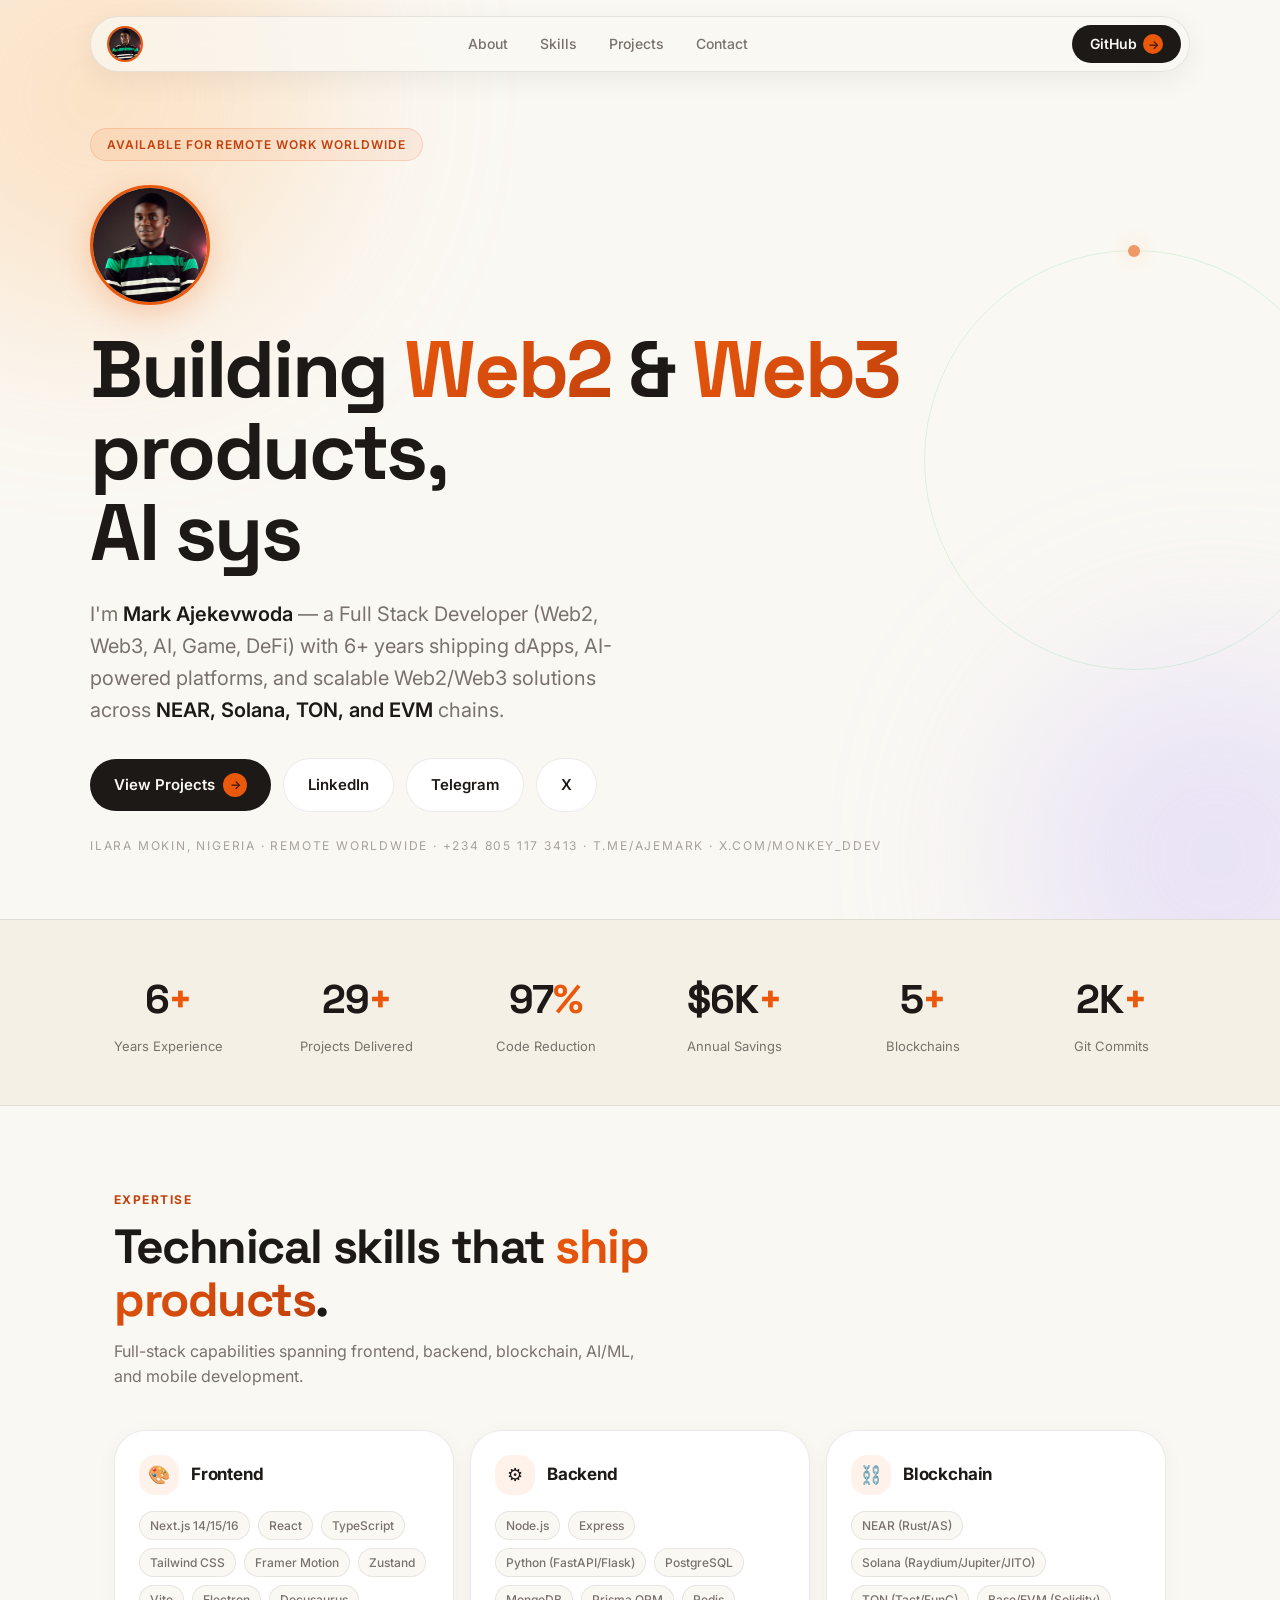
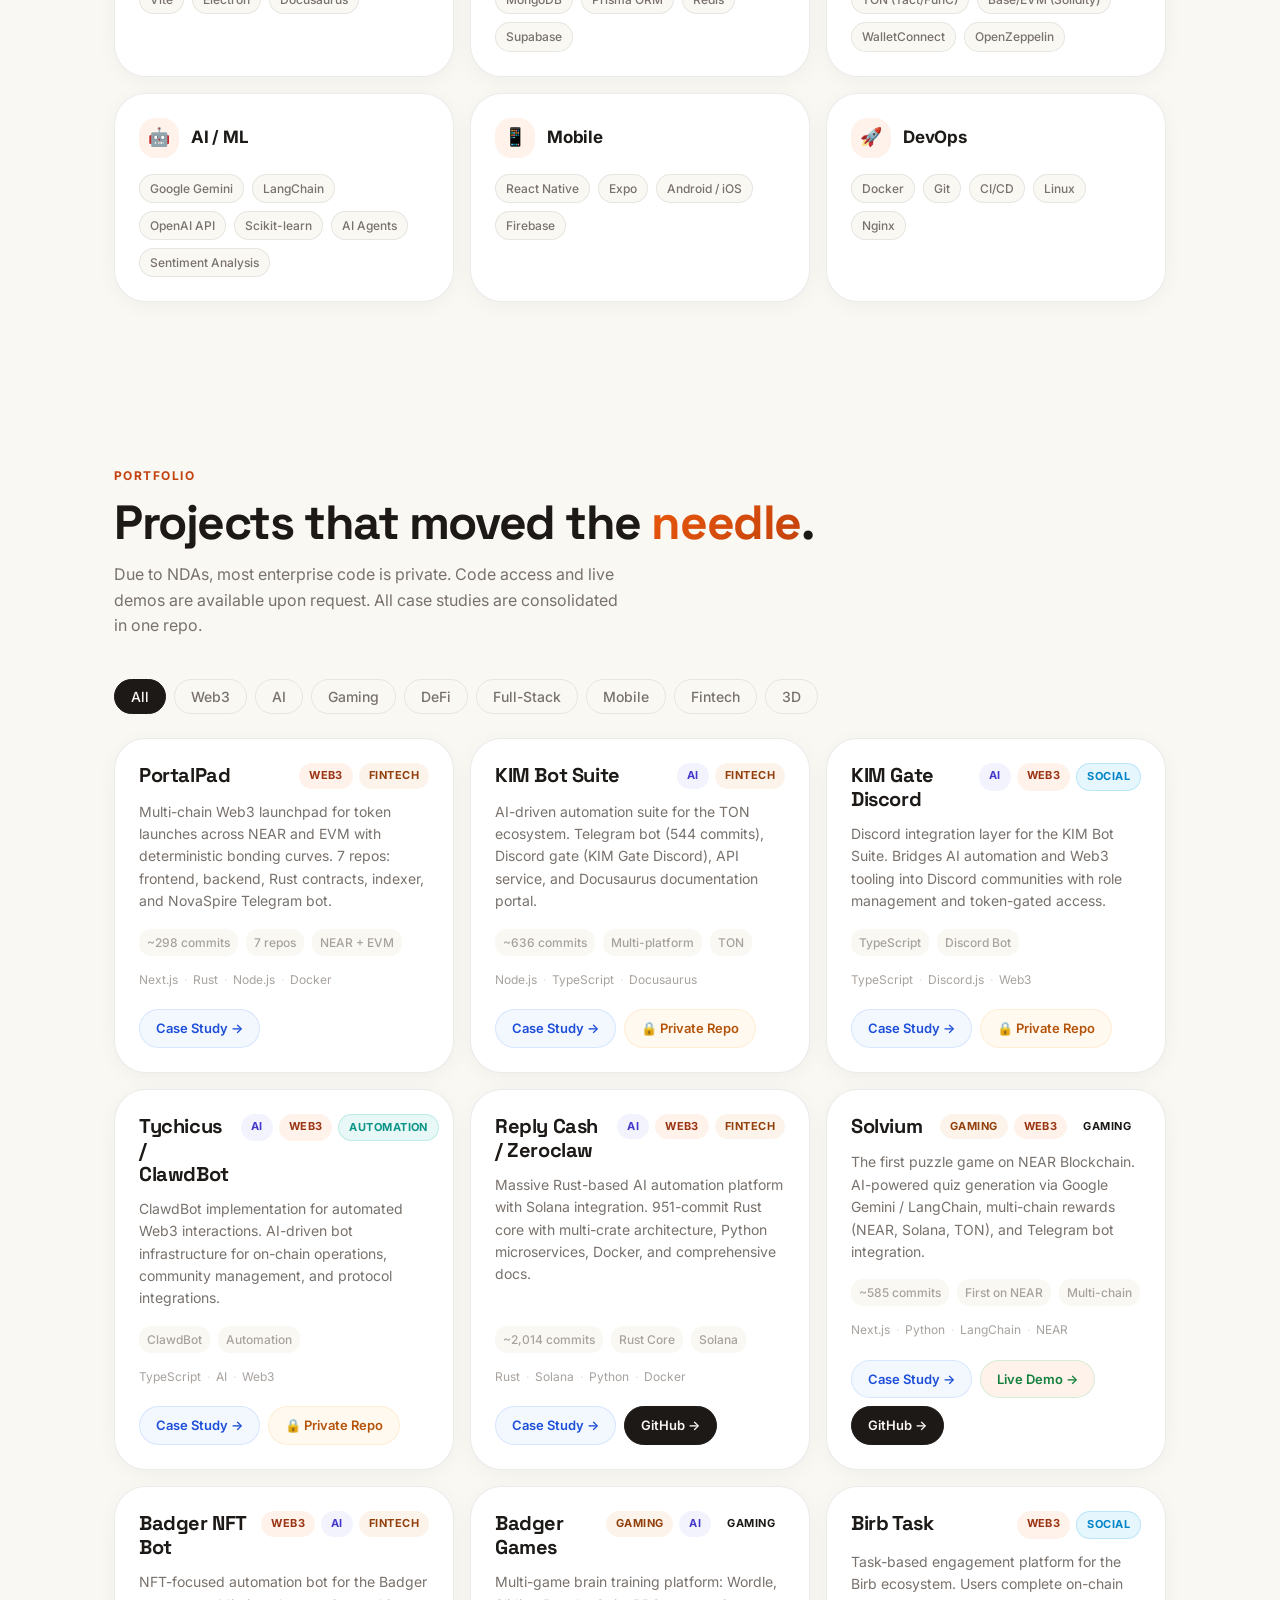
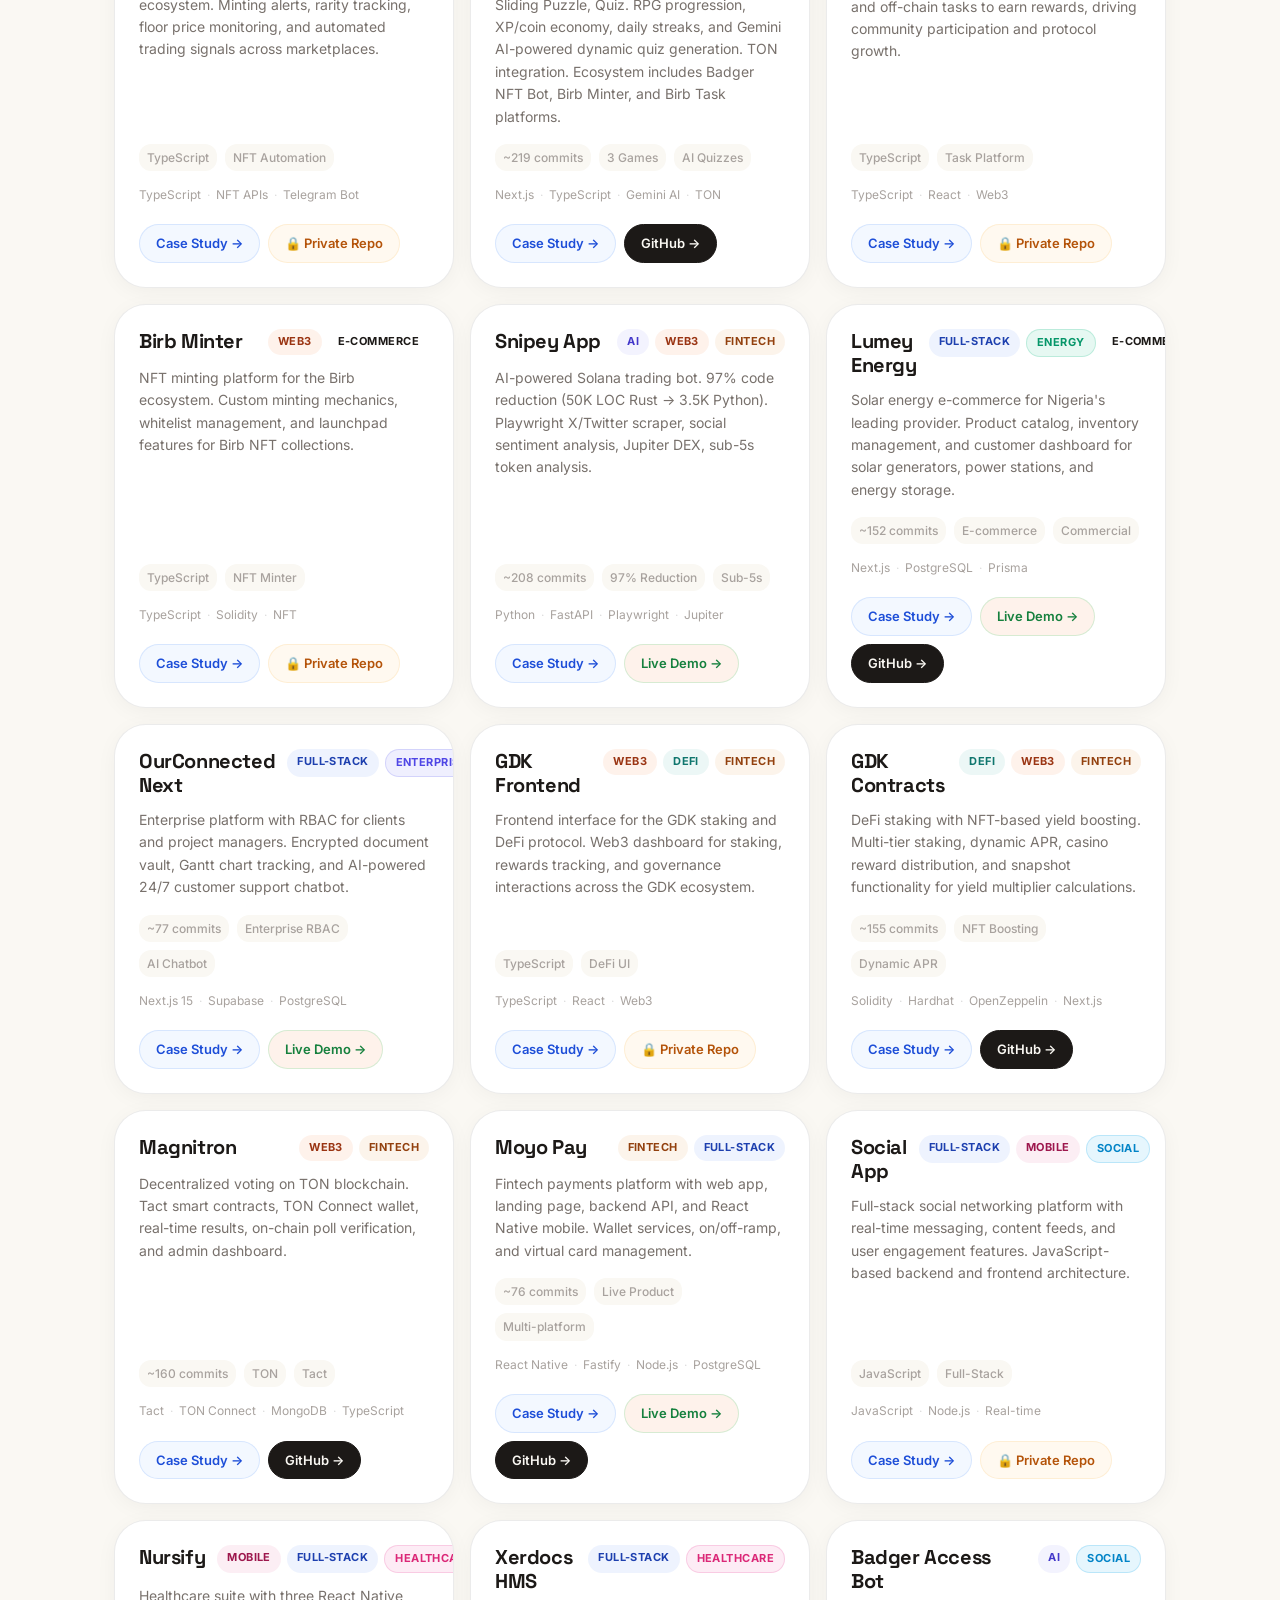
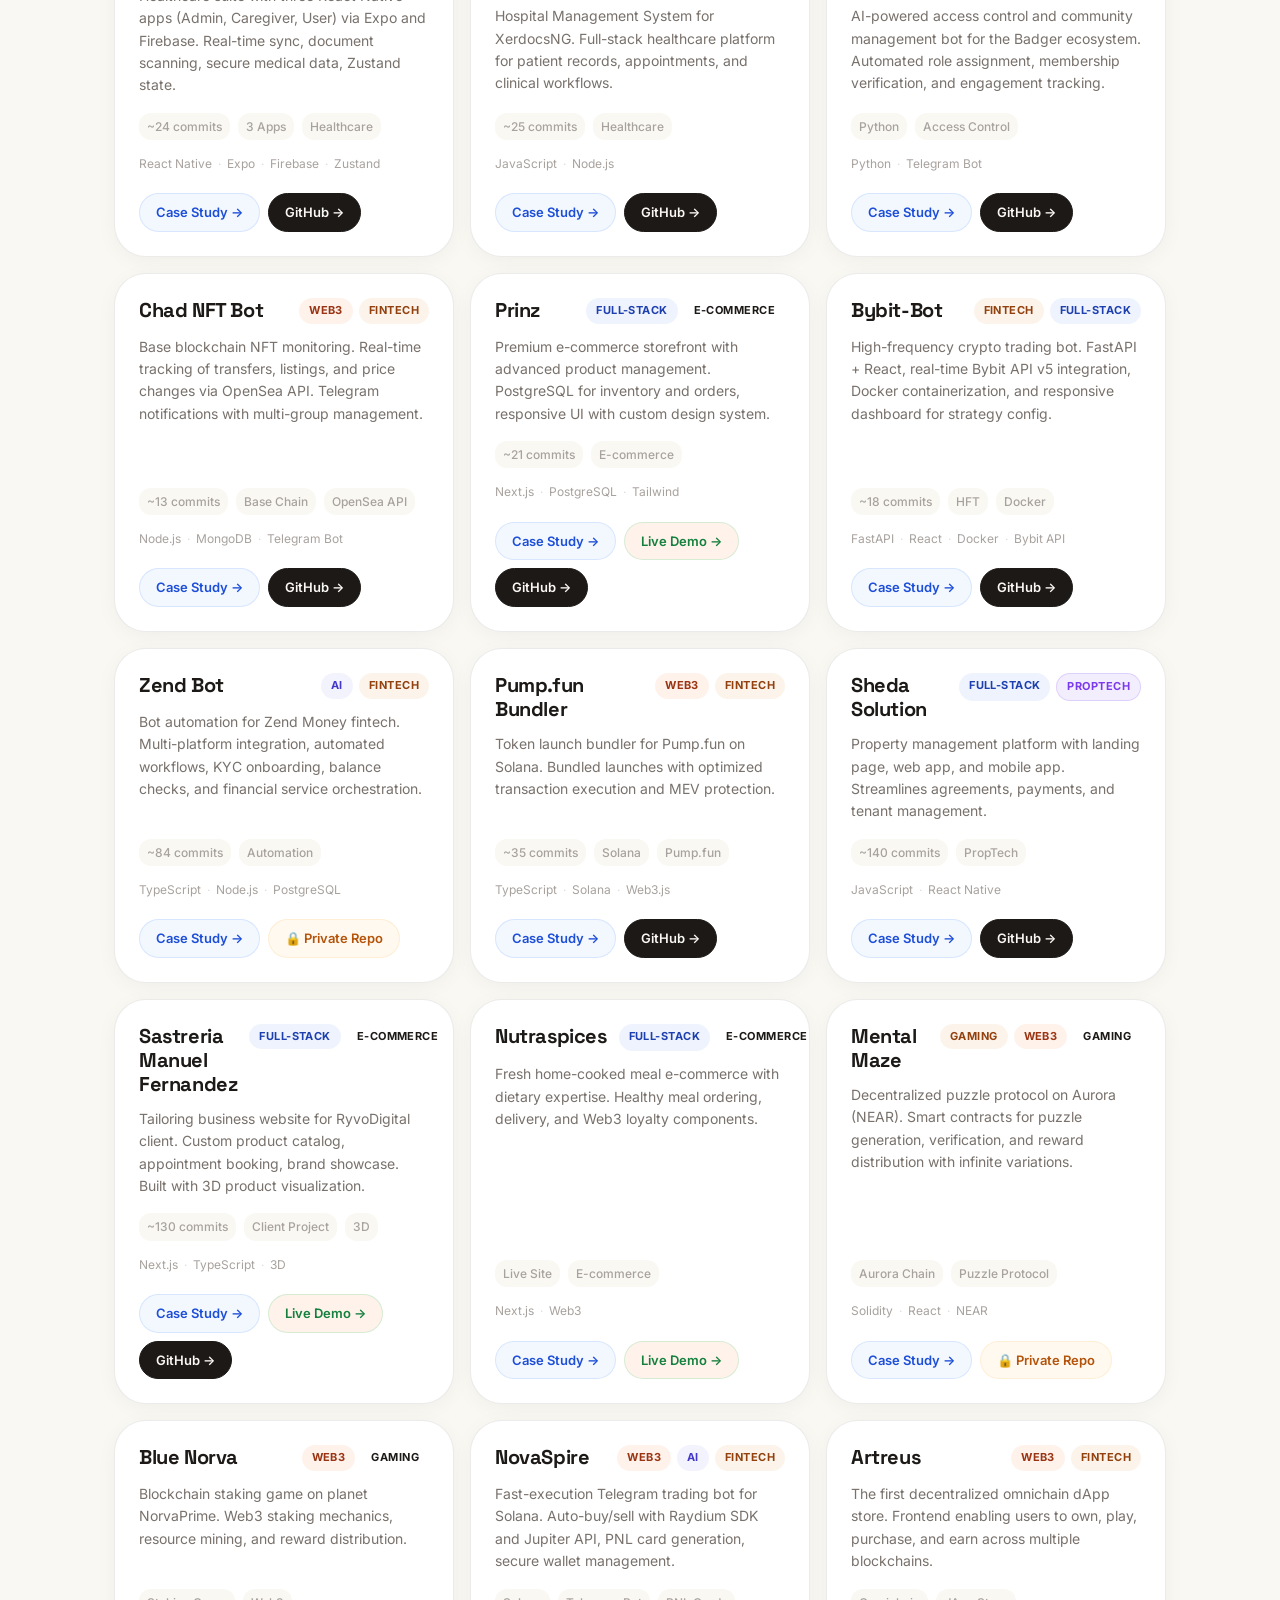
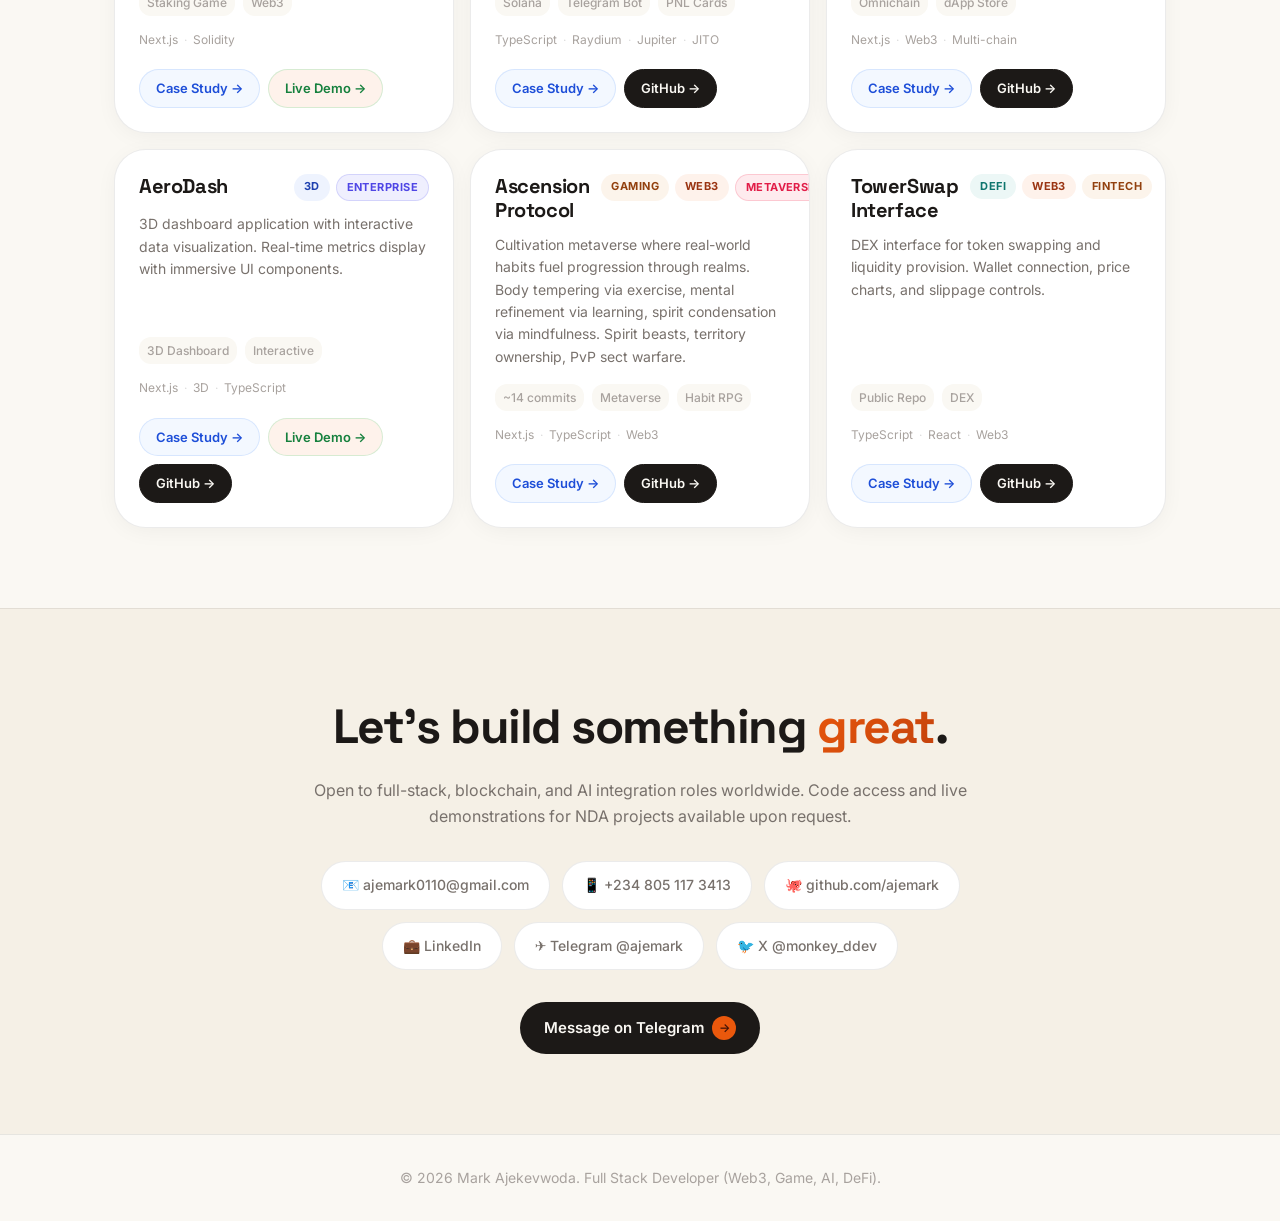
==== commit 7c0ca2f0: "Fix duplicate fintech badges on Moyo Pay and Zend Bot" ====
--- a/index.html
+++ b/index.html
@@ -607,7 +607,7 @@
       <div class="project-card reveal reveal-delay-1" data-category="fintech fullstack">
         <div class="project-header">
           <h3 class="project-name">Moyo Pay</h3>
-          <div class="project-badges"><span class="badge badge-fintech">Fintech</span><span class="badge badge-fullstack">Full-Stack</span><span class="badge badge-fintech">Fintech</span></div>
+          <div class="project-badges"><span class="badge badge-fintech">Fintech</span><span class="badge badge-fullstack">Full-Stack</span></div>
         </div>
         <p class="project-desc">Fintech payments platform with web app, landing page, backend API, and React Native mobile. Wallet services, on/off-ramp, and virtual card management.</p>
         <div class="project-metrics">
@@ -766,7 +766,7 @@
       <div class="project-card reveal reveal-delay-1" data-category="fintech fullstack">
         <div class="project-header">
           <h3 class="project-name">Bybit-Bot</h3>
-          <div class="project-badges"><span class="badge badge-fintech">Fintech</span><span class="badge badge-fullstack">Full-Stack</span><span class="badge badge-fintech">Fintech</span></div>
+          <div class="project-badges"><span class="badge badge-fintech">Fintech</span><span class="badge badge-fullstack">Full-Stack</span></div>
         </div>
         <p class="project-desc">High-frequency crypto trading bot. FastAPI + React, real-time Bybit API v5 integration, Docker containerization, and responsive dashboard for strategy config.</p>
         <div class="project-metrics">
@@ -790,7 +790,7 @@
       <div class="project-card reveal reveal-delay-2" data-category="ai fintech">
         <div class="project-header">
           <h3 class="project-name">Zend Bot</h3>
-          <div class="project-badges"><span class="badge badge-ai">AI</span><span class="badge badge-fintech">Fintech</span><span class="badge badge-fintech">Fintech</span></div>
+          <div class="project-badges"><span class="badge badge-ai">AI</span><span class="badge badge-fintech">Fintech</span></div>
         </div>
         <p class="project-desc">Bot automation for Zend Money fintech. Multi-platform integration, automated workflows, KYC onboarding, balance checks, and financial service orchestration.</p>
         <div class="project-metrics">
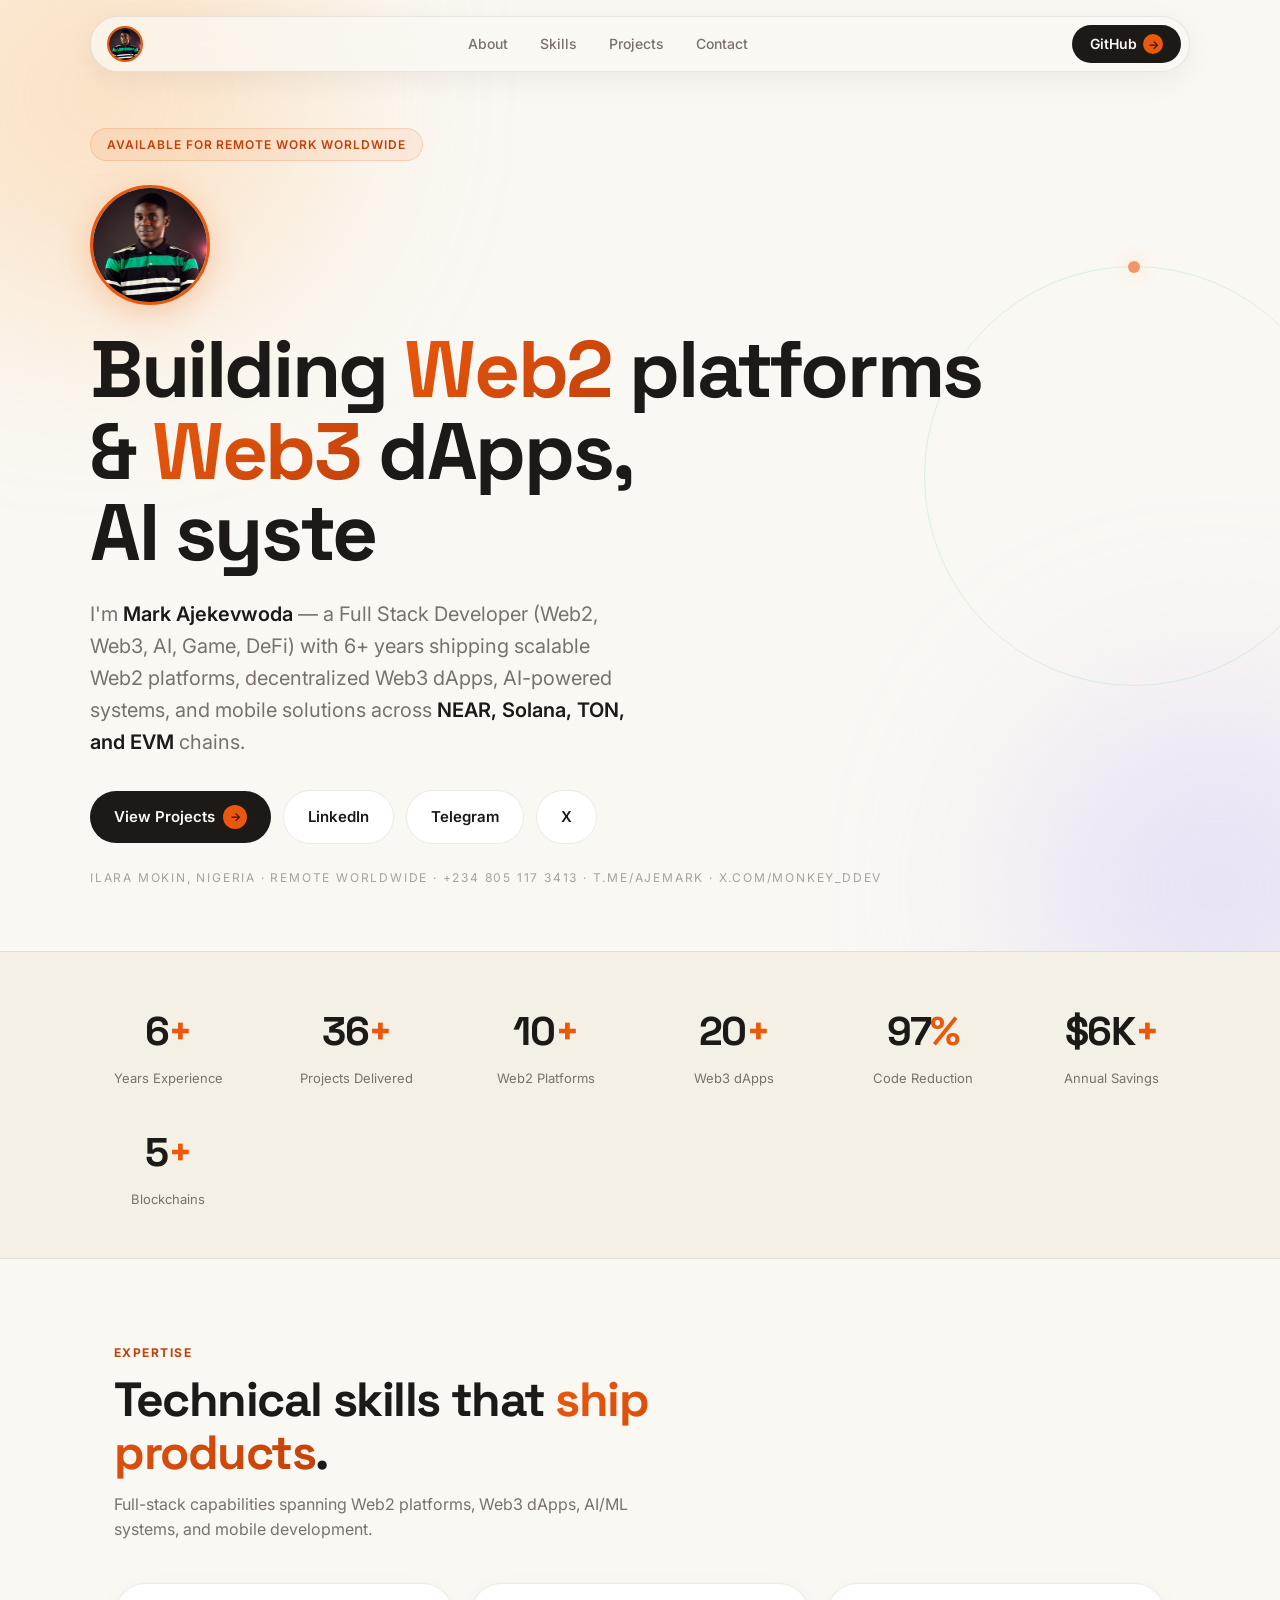
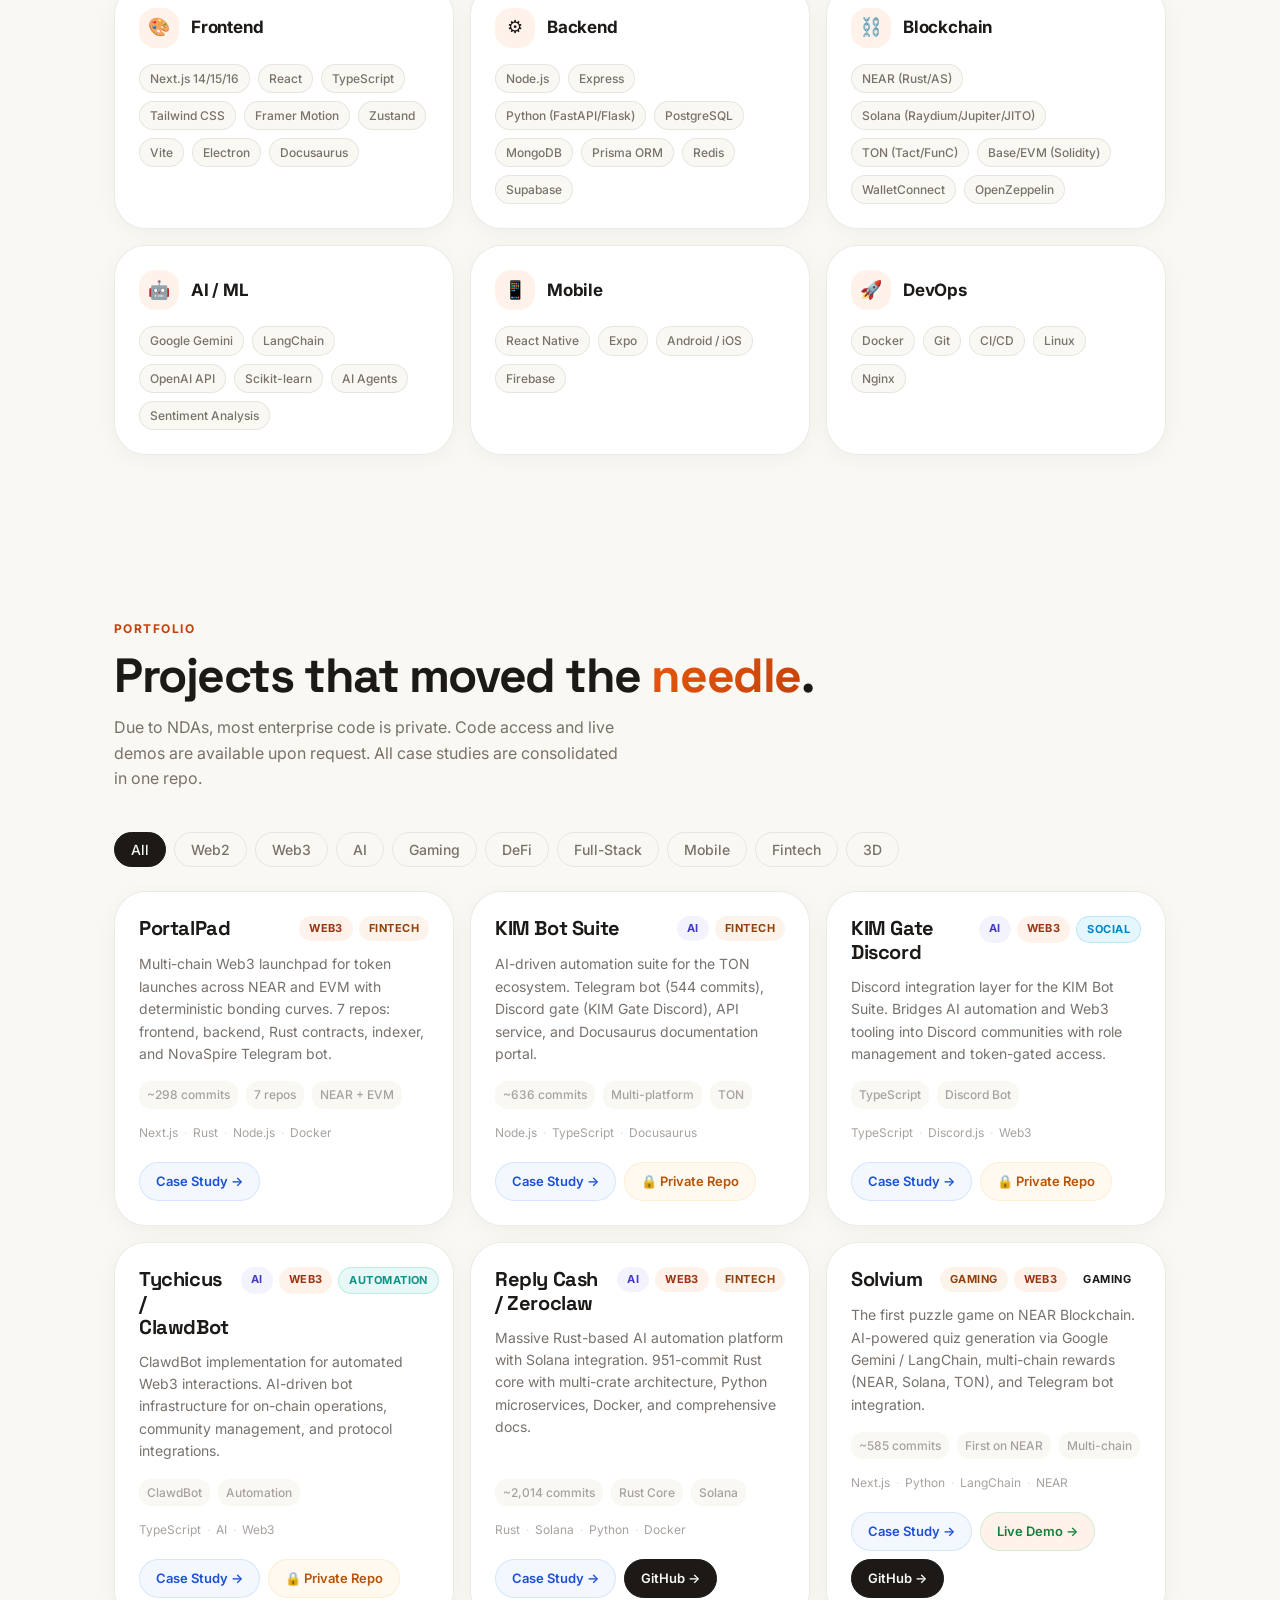
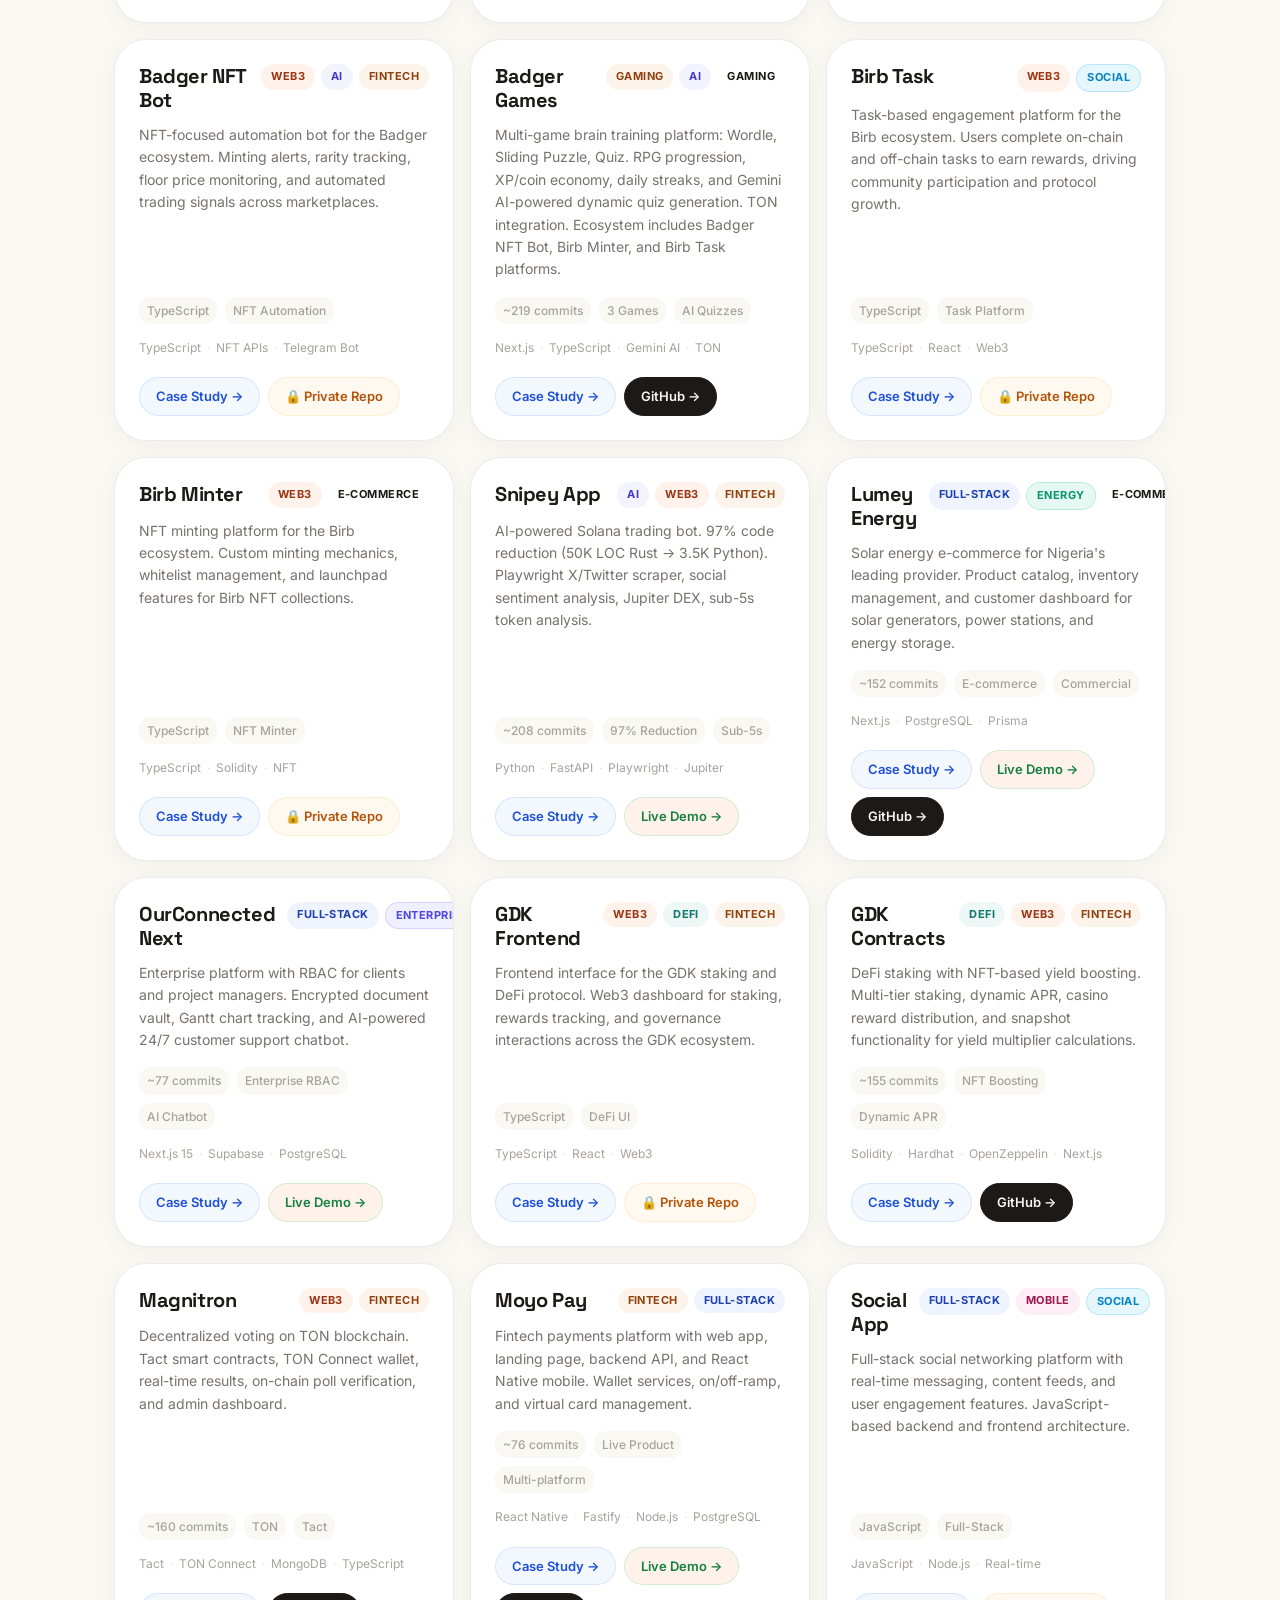
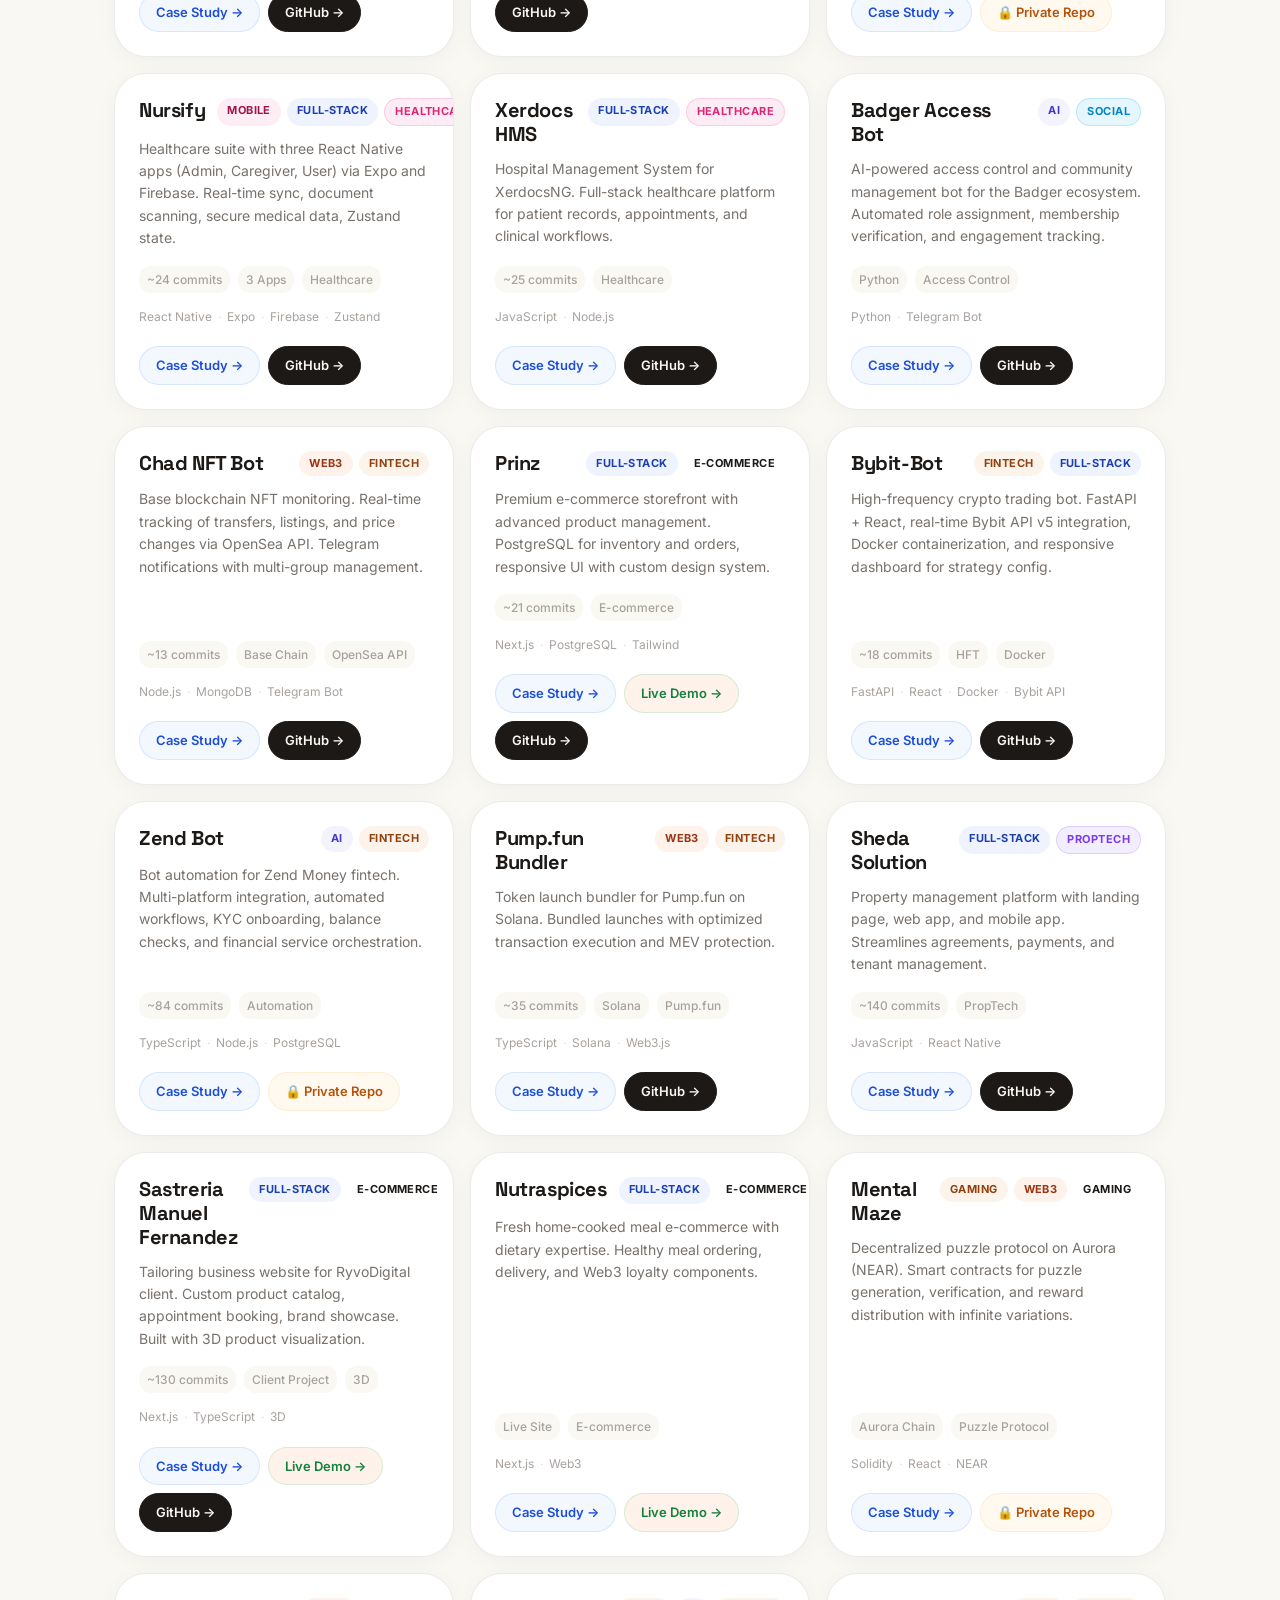
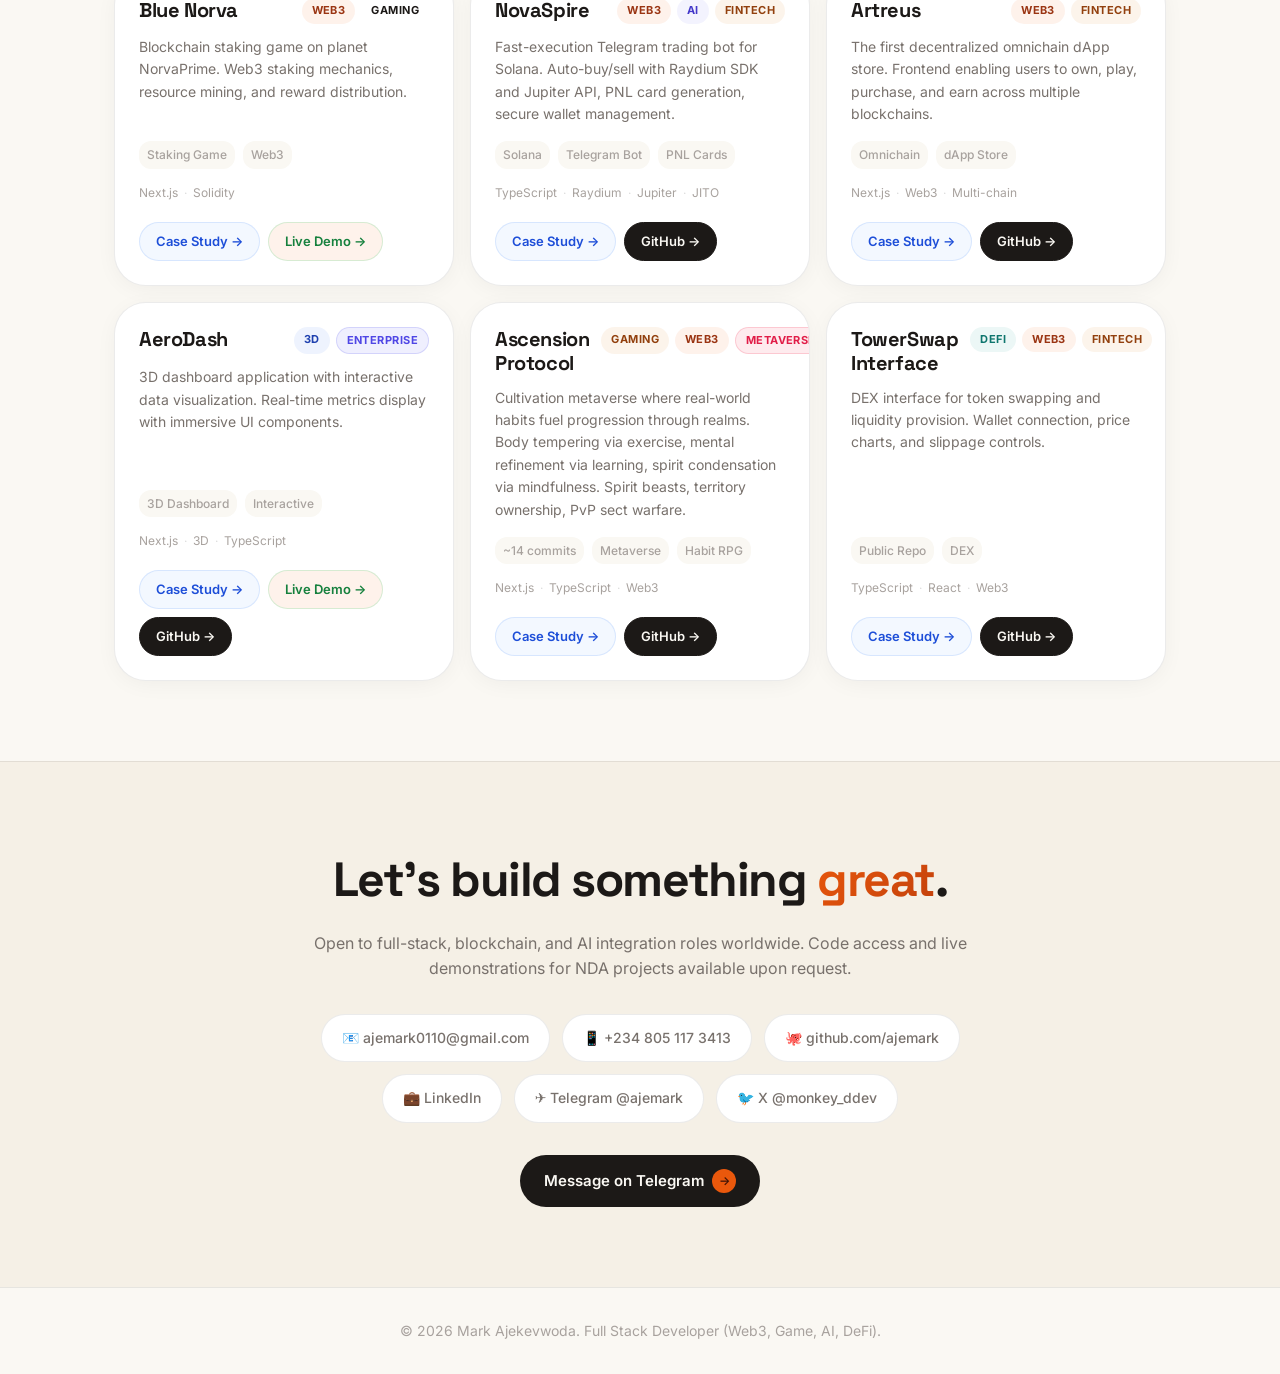
==== commit 55853684: "Add reusable Use Cases page. Update all case study links to local page. Add Web2 filter and stats." ====
--- a/index.html
+++ b/index.html
@@ -44,11 +44,11 @@
         <img src="assets/headshot.jpg" alt="Mark Ajekevwoda" class="hero-headshot">
       </div>
       <h1 class="hero-title reveal">
-        Building <span class="gradient-text">Web2</span> & <span class="gradient-text">Web3</span> products,<br>
-        AI systems & <span class="underline-brand">scalable</span> solutions.
+        Building <span class="gradient-text">Web2</span> platforms & <span class="gradient-text">Web3</span> dApps,<br>
+        AI systems & <span class="underline-brand">scalable</span> products.
       </h1>
       <p class="hero-subtitle reveal reveal-delay-1">
-        I'm <strong>Mark Ajekevwoda</strong> — a Full Stack Developer (Web2, Web3, AI, Game, DeFi) with 6+ years shipping dApps, AI-powered platforms, and scalable Web2/Web3 solutions across <strong>NEAR, Solana, TON, and EVM</strong> chains.
+        I'm <strong>Mark Ajekevwoda</strong> — a Full Stack Developer (Web2, Web3, AI, Game, DeFi) with 6+ years shipping scalable Web2 platforms, decentralized Web3 dApps, AI-powered systems, and mobile solutions across <strong>NEAR, Solana, TON, and EVM</strong> chains.
       </p>
       <div class="hero-actions reveal reveal-delay-2">
         <a href="#projects" class="btn btn-primary">
@@ -80,24 +80,28 @@
         <div class="stat-label">Years Experience</div>
       </div>
       <div class="stat-item reveal reveal-delay-1">
-        <div class="stat-number">29<span>+</span></div>
+        <div class="stat-number">36<span>+</span></div>
         <div class="stat-label">Projects Delivered</div>
       </div>
       <div class="stat-item reveal reveal-delay-2">
+        <div class="stat-number">10<span>+</span></div>
+        <div class="stat-label">Web2 Platforms</div>
+      </div>
+      <div class="stat-item reveal reveal-delay-3">
+        <div class="stat-number">20<span>+</span></div>
+        <div class="stat-label">Web3 dApps</div>
+      </div>
+      <div class="stat-item reveal reveal-delay-4">
         <div class="stat-number">97<span>%</span></div>
         <div class="stat-label">Code Reduction</div>
       </div>
-      <div class="stat-item reveal reveal-delay-3">
+      <div class="stat-item reveal">
         <div class="stat-number">$6K<span>+</span></div>
         <div class="stat-label">Annual Savings</div>
       </div>
-      <div class="stat-item reveal reveal-delay-4">
+      <div class="stat-item reveal reveal-delay-1">
         <div class="stat-number">5<span>+</span></div>
         <div class="stat-label">Blockchains</div>
-      </div>
-      <div class="stat-item reveal">
-        <div class="stat-number">2K<span>+</span></div>
-        <div class="stat-label">Git Commits</div>
       </div>
     </div>
   </section>
@@ -107,7 +111,7 @@
     <div class="section-header reveal">
       <div class="eyebrow">Expertise</div>
       <h2 class="section-title">Technical skills that <span class="gradient-text">ship products</span>.</h2>
-      <p class="section-desc">Full-stack capabilities spanning frontend, backend, blockchain, AI/ML, and mobile development.</p>
+      <p class="section-desc">Full-stack capabilities spanning Web2 platforms, Web3 dApps, AI/ML systems, and mobile development.</p>
     </div>
 
     <div class="skills-grid">
@@ -215,6 +219,7 @@
 
     <div class="filter-bar reveal">
       <button class="filter-btn active" data-filter="all">All</button>
+      <button class="filter-btn" data-filter="web2">Web2</button>
       <button class="filter-btn" data-filter="web3">Web3</button>
       <button class="filter-btn" data-filter="ai">AI</button>
       <button class="filter-btn" data-filter="game">Gaming</button>
@@ -246,7 +251,7 @@
           <span class="tech-tag">Docker</span>
         </div>
         <div class="project-actions">
-          <a href="https://github.com/Ajemark/case-studies/blob/main/portalpad.md" target="_blank" rel="noopener" class="project-link link-case">Case Study →</a>
+          <a href="use-cases.html#portalpad" target="_blank" rel="noopener" class="project-link link-case">Case Study →</a>
           
         </div>
       </div>
@@ -269,7 +274,7 @@
           <span class="tech-tag">Docusaurus</span>
         </div>
         <div class="project-actions">
-          <a href="https://github.com/Ajemark/case-studies/blob/main/kim.md" target="_blank" rel="noopener" class="project-link link-case">Case Study →</a>
+          <a href="use-cases.html#kim" target="_blank" rel="noopener" class="project-link link-case">Case Study →</a>
           <span class="project-link link-nda">🔒 Private Repo</span>
         </div>
       </div>
@@ -292,7 +297,7 @@
           <span class="tech-tag">Web3</span>
         </div>
         <div class="project-actions">
-          <a href="https://github.com/Ajemark/case-studies/blob/main/kim-gate-discord.md" target="_blank" rel="noopener" class="project-link link-case">Case Study →</a>
+          <a href="use-cases.html#kim-gate" target="_blank" rel="noopener" class="project-link link-case">Case Study →</a>
           <span class="project-link link-nda">🔒 Private Repo</span>
         </div>
       </div>
@@ -315,7 +320,7 @@
           <span class="tech-tag">Web3</span>
         </div>
         <div class="project-actions">
-          <a href="https://github.com/Ajemark/case-studies/blob/main/tychicus-clawdbot.md" target="_blank" rel="noopener" class="project-link link-case">Case Study →</a>
+          <a href="use-cases.html#tychicus" target="_blank" rel="noopener" class="project-link link-case">Case Study →</a>
           <span class="project-link link-nda">🔒 Private Repo</span>
         </div>
       </div>
@@ -339,7 +344,7 @@
           <span class="tech-tag">Docker</span>
         </div>
         <div class="project-actions">
-          <a href="https://github.com/Ajemark/case-studies/blob/main/reply-cash.md" target="_blank" rel="noopener" class="project-link link-case">Case Study →</a>
+          <a href="use-cases.html#reply-cash" target="_blank" rel="noopener" class="project-link link-case">Case Study →</a>
           <a href="https://github.com/Ajemark/reply" target="_blank" rel="noopener" class="project-link link-github">GitHub →</a>
         </div>
       </div>
@@ -363,7 +368,7 @@
           <span class="tech-tag">NEAR</span>
         </div>
         <div class="project-actions">
-          <a href="https://github.com/Ajemark/case-studies/blob/main/solvium.md" target="_blank" rel="noopener" class="project-link link-case">Case Study →</a>
+          <a href="use-cases.html#solvium" target="_blank" rel="noopener" class="project-link link-case">Case Study →</a>
           <a href="https://t.me/Solvium_bot" target="_blank" rel="noopener" class="project-link link-live">Live Demo →</a>
           <a href="https://github.com/Solvium/SolviumAI" target="_blank" rel="noopener" class="project-link link-github">GitHub →</a>
         </div>
@@ -387,7 +392,7 @@
           <span class="tech-tag">Telegram Bot</span>
         </div>
         <div class="project-actions">
-          <a href="https://github.com/Ajemark/case-studies/blob/main/badger-nft-bot.md" target="_blank" rel="noopener" class="project-link link-case">Case Study →</a>
+          <a href="use-cases.html#badger-nft" target="_blank" rel="noopener" class="project-link link-case">Case Study →</a>
           <span class="project-link link-nda">🔒 Private Repo</span>
         </div>
       </div>
@@ -411,7 +416,7 @@
           <span class="tech-tag">TON</span>
         </div>
         <div class="project-actions">
-          <a href="https://github.com/Ajemark/case-studies/blob/main/badger-games.md" target="_blank" rel="noopener" class="project-link link-case">Case Study →</a>
+          <a href="use-cases.html#badger-games" target="_blank" rel="noopener" class="project-link link-case">Case Study →</a>
           <a href="https://github.com/Ajemark/badger_buy_bot" target="_blank" rel="noopener" class="project-link link-github">GitHub →</a>
         </div>
       </div>
@@ -434,7 +439,7 @@
           <span class="tech-tag">Web3</span>
         </div>
         <div class="project-actions">
-          <a href="https://github.com/Ajemark/case-studies/blob/main/birb-task.md" target="_blank" rel="noopener" class="project-link link-case">Case Study →</a>
+          <a href="use-cases.html#birb-task" target="_blank" rel="noopener" class="project-link link-case">Case Study →</a>
           <span class="project-link link-nda">🔒 Private Repo</span>
         </div>
       </div>
@@ -456,7 +461,7 @@
           <span class="tech-tag">NFT</span>
         </div>
         <div class="project-actions">
-          <a href="https://github.com/Ajemark/case-studies/blob/main/birb-minter.md" target="_blank" rel="noopener" class="project-link link-case">Case Study →</a>
+          <a href="use-cases.html#birb-minter" target="_blank" rel="noopener" class="project-link link-case">Case Study →</a>
           <span class="project-link link-nda">🔒 Private Repo</span>
         </div>
       </div>
@@ -480,7 +485,7 @@
           <span class="tech-tag">Jupiter</span>
         </div>
         <div class="project-actions">
-          <a href="https://github.com/Ajemark/case-studies/blob/main/snipey-app.md" target="_blank" rel="noopener" class="project-link link-case">Case Study →</a>
+          <a href="use-cases.html#snipey" target="_blank" rel="noopener" class="project-link link-case">Case Study →</a>
           <a href="https://snipey.vip" target="_blank" rel="noopener" class="project-link link-live">Live Demo →</a>
         </div>
       </div>
@@ -503,7 +508,7 @@
           <span class="tech-tag">Prisma</span>
         </div>
         <div class="project-actions">
-          <a href="https://github.com/Ajemark/case-studies/blob/main/lumey-energy.md" target="_blank" rel="noopener" class="project-link link-case">Case Study →</a>
+          <a href="use-cases.html#lumey-energy" target="_blank" rel="noopener" class="project-link link-case">Case Study →</a>
           <a href="https://www.lumeyenergy.com" target="_blank" rel="noopener" class="project-link link-live">Live Demo →</a>
           <a href="https://github.com/Lumey-Energy/lumey_energy_nextjs" target="_blank" rel="noopener" class="project-link link-github">GitHub →</a>
         </div>
@@ -527,14 +532,14 @@
           <span class="tech-tag">PostgreSQL</span>
         </div>
         <div class="project-actions">
-          <a href="https://github.com/Ajemark/case-studies/blob/main/ourconnected.md" target="_blank" rel="noopener" class="project-link link-case">Case Study →</a>
+          <a href="use-cases.html#ourconnected" target="_blank" rel="noopener" class="project-link link-case">Case Study →</a>
           <a href="https://ourconnected.com" target="_blank" rel="noopener" class="project-link link-live">Live Demo →</a>
         </div>
       </div>
 
       <!-- GDK -->
       <!-- GDK Frontend -->
-      <div class="project-card reveal reveal-delay-2" data-category="web3 defi">
+      <div class="project-card reveal reveal-delay-2" data-category="web3 defi web2">
         <div class="project-header">
           <h3 class="project-name">GDK Frontend</h3>
           <div class="project-badges"><span class="badge badge-web3">Web3</span><span class="badge badge-defi">DeFi</span><span class="badge badge-fintech">Fintech</span></div>
@@ -550,7 +555,7 @@
           <span class="tech-tag">Web3</span>
         </div>
         <div class="project-actions">
-          <a href="https://github.com/Ajemark/case-studies/blob/main/gdk-frontend.md" target="_blank" rel="noopener" class="project-link link-case">Case Study →</a>
+          <a href="use-cases.html#gdk-frontend" target="_blank" rel="noopener" class="project-link link-case">Case Study →</a>
           <span class="project-link link-nda">🔒 Private Repo</span>
         </div>
       </div>
@@ -574,7 +579,7 @@
           <span class="tech-tag">Next.js</span>
         </div>
         <div class="project-actions">
-          <a href="https://github.com/Ajemark/case-studies/blob/main/gdk-contracts.md" target="_blank" rel="noopener" class="project-link link-case">Case Study →</a>
+          <a href="use-cases.html#gdk-contracts" target="_blank" rel="noopener" class="project-link link-case">Case Study →</a>
           <a href="https://github.com/Ajemark/gdk_contracts" target="_blank" rel="noopener" class="project-link link-github">GitHub →</a>
         </div>
       </div>
@@ -598,7 +603,7 @@
           <span class="tech-tag">TypeScript</span>
         </div>
         <div class="project-actions">
-          <a href="https://github.com/Ajemark/case-studies/blob/main/magnitron.md" target="_blank" rel="noopener" class="project-link link-case">Case Study →</a>
+          <a href="use-cases.html#magnitron" target="_blank" rel="noopener" class="project-link link-case">Case Study →</a>
           <a href="https://github.com/Ajemark/voting_app" target="_blank" rel="noopener" class="project-link link-github">GitHub →</a>
         </div>
       </div>
@@ -622,7 +627,7 @@
           <span class="tech-tag">PostgreSQL</span>
         </div>
         <div class="project-actions">
-          <a href="https://github.com/Ajemark/case-studies/blob/main/moyo-pay.md" target="_blank" rel="noopener" class="project-link link-case">Case Study →</a>
+          <a href="use-cases.html#moyo-pay" target="_blank" rel="noopener" class="project-link link-case">Case Study →</a>
           <a href="https://moyopay.io" target="_blank" rel="noopener" class="project-link link-live">Live Demo →</a>
           <a href="https://github.com/moyopay" target="_blank" rel="noopener" class="project-link link-github">GitHub →</a>
         </div>
@@ -646,13 +651,13 @@
           <span class="tech-tag">Real-time</span>
         </div>
         <div class="project-actions">
-          <a href="https://github.com/Ajemark/case-studies/blob/main/social-app.md" target="_blank" rel="noopener" class="project-link link-case">Case Study →</a>
+          <a href="use-cases.html#social-app" target="_blank" rel="noopener" class="project-link link-case">Case Study →</a>
           <span class="project-link link-nda">🔒 Private Repo</span>
         </div>
       </div>
 
 
-      <div class="project-card reveal reveal-delay-2" data-category="mobile fullstack">
+      <div class="project-card reveal reveal-delay-2" data-category="mobile fullstack web2">
         <div class="project-header">
           <h3 class="project-name">Nursify</h3>
           <div class="project-badges"><span class="badge badge-mobile">Mobile</span><span class="badge badge-fullstack">Full-Stack</span><span class="badge badge-healthcare">Healthcare</span></div>
@@ -670,13 +675,13 @@
           <span class="tech-tag">Zustand</span>
         </div>
         <div class="project-actions">
-          <a href="https://github.com/Ajemark/case-studies/blob/main/nursify.md" target="_blank" rel="noopener" class="project-link link-case">Case Study →</a>
+          <a href="use-cases.html#nursify" target="_blank" rel="noopener" class="project-link link-case">Case Study →</a>
           <a href="https://github.com/Ajemark/nursify" target="_blank" rel="noopener" class="project-link link-github">GitHub →</a>
         </div>
       </div>
 
       <!-- Xerdocs HMS -->
-      <div class="project-card reveal" data-category="fullstack">
+      <div class="project-card reveal" data-category="fullstack web2">
         <div class="project-header">
           <h3 class="project-name">Xerdocs HMS</h3>
           <div class="project-badges"><span class="badge badge-fullstack">Full-Stack</span><span class="badge badge-healthcare">Healthcare</span></div>
@@ -691,13 +696,13 @@
           <span class="tech-tag">Node.js</span>
         </div>
         <div class="project-actions">
-          <a href="https://github.com/Ajemark/case-studies/blob/main/xerdocs-hms.md" target="_blank" rel="noopener" class="project-link link-case">Case Study →</a>
+          <a href="use-cases.html#xerdocs" target="_blank" rel="noopener" class="project-link link-case">Case Study →</a>
           <a href="https://github.com/XerdocsNG/XerdocsHMS" target="_blank" rel="noopener" class="project-link link-github">GitHub →</a>
         </div>
       </div>
 
       <!-- Badger Access Bot -->
-      <div class="project-card reveal reveal-delay-1" data-category="ai">
+      <div class="project-card reveal reveal-delay-1" data-category="ai web2">
         <div class="project-header">
           <h3 class="project-name">Badger Access Bot</h3>
           <div class="project-badges"><span class="badge badge-ai">AI</span><span class="badge badge-social">Social</span></div>
@@ -712,7 +717,7 @@
           <span class="tech-tag">Telegram Bot</span>
         </div>
         <div class="project-actions">
-          <a href="https://github.com/Ajemark/case-studies/blob/main/badger-access-bot.md" target="_blank" rel="noopener" class="project-link link-case">Case Study →</a>
+          <a href="use-cases.html#badger-access" target="_blank" rel="noopener" class="project-link link-case">Case Study →</a>
           <a href="https://github.com/Ajemark/badger_access_bot" target="_blank" rel="noopener" class="project-link link-github">GitHub →</a>
         </div>
       </div>
@@ -735,7 +740,7 @@
           <span class="tech-tag">Telegram Bot</span>
         </div>
         <div class="project-actions">
-          <a href="https://github.com/Ajemark/case-studies/blob/main/chad-nft-bot.md" target="_blank" rel="noopener" class="project-link link-case">Case Study →</a>
+          <a href="use-cases.html#chad-nft" target="_blank" rel="noopener" class="project-link link-case">Case Study →</a>
           <a href="https://github.com/Ajemark/chadNFT" target="_blank" rel="noopener" class="project-link link-github">GitHub →</a>
         </div>
       </div>
@@ -756,14 +761,14 @@
           <span class="tech-tag">Tailwind</span>
         </div>
         <div class="project-actions">
-          <a href="https://github.com/Ajemark/case-studies/blob/main/prinz.md" target="_blank" rel="noopener" class="project-link link-case">Case Study →</a>
+          <a href="use-cases.html#prinz" target="_blank" rel="noopener" class="project-link link-case">Case Study →</a>
           <a href="https://prinz-ng.vercel.app" target="_blank" rel="noopener" class="project-link link-live">Live Demo →</a>
           <a href="https://github.com/Ajemark/prinz_ng" target="_blank" rel="noopener" class="project-link link-github">GitHub →</a>
         </div>
       </div>
 
       <!-- Bybit-Bot -->
-      <div class="project-card reveal reveal-delay-1" data-category="fintech fullstack">
+      <div class="project-card reveal reveal-delay-1" data-category="fintech fullstack web2">
         <div class="project-header">
           <h3 class="project-name">Bybit-Bot</h3>
           <div class="project-badges"><span class="badge badge-fintech">Fintech</span><span class="badge badge-fullstack">Full-Stack</span></div>
@@ -781,7 +786,7 @@
           <span class="tech-tag">Bybit API</span>
         </div>
         <div class="project-actions">
-          <a href="https://github.com/Ajemark/case-studies/blob/main/bybit-bot.md" target="_blank" rel="noopener" class="project-link link-case">Case Study →</a>
+          <a href="use-cases.html#bybit-bot" target="_blank" rel="noopener" class="project-link link-case">Case Study →</a>
           <a href="https://github.com/Ajemark/trading_bot" target="_blank" rel="noopener" class="project-link link-github">GitHub →</a>
         </div>
       </div>
@@ -803,7 +808,7 @@
           <span class="tech-tag">PostgreSQL</span>
         </div>
         <div class="project-actions">
-          <a href="https://github.com/Ajemark/case-studies/blob/main/zend.md" target="_blank" rel="noopener" class="project-link link-case">Case Study →</a>
+          <a href="use-cases.html#zend" target="_blank" rel="noopener" class="project-link link-case">Case Study →</a>
           <span class="project-link link-nda">🔒 Private Repo</span>
         </div>
       </div>
@@ -826,7 +831,7 @@
           <span class="tech-tag">Web3.js</span>
         </div>
         <div class="project-actions">
-          <a href="https://github.com/Ajemark/case-studies/blob/main/pumpfun-bundler.md" target="_blank" rel="noopener" class="project-link link-case">Case Study →</a>
+          <a href="use-cases.html#pumpfun-bundler" target="_blank" rel="noopener" class="project-link link-case">Case Study →</a>
           <a href="https://github.com/Ajemark/atomic_token_launcher" target="_blank" rel="noopener" class="project-link link-github">GitHub →</a>
         </div>
       </div>
@@ -847,13 +852,13 @@
           <span class="tech-tag">React Native</span>
         </div>
         <div class="project-actions">
-          <a href="https://github.com/Ajemark/case-studies/blob/main/sheda-solution.md" target="_blank" rel="noopener" class="project-link link-case">Case Study →</a>
+          <a href="use-cases.html#sheda" target="_blank" rel="noopener" class="project-link link-case">Case Study →</a>
           <a href="https://github.com/yuslove1/Sheda-solution" target="_blank" rel="noopener" class="project-link link-github">GitHub →</a>
         </div>
       </div>
 
       <!-- Sastreria -->
-      <div class="project-card reveal reveal-delay-2" data-category="fullstack 3d">
+      <div class="project-card reveal reveal-delay-2" data-category="fullstack 3d web2">
         <div class="project-header">
           <h3 class="project-name">Sastreria Manuel Fernandez</h3>
           <div class="project-badges"><span class="badge badge-fullstack">Full-Stack</span><span class="badge badge-ecommerce">E-Commerce</span></div>
@@ -870,14 +875,14 @@
           <span class="tech-tag">3D</span>
         </div>
         <div class="project-actions">
-          <a href="https://github.com/Ajemark/case-studies/blob/main/sastreria.md" target="_blank" rel="noopener" class="project-link link-case">Case Study →</a>
+          <a href="use-cases.html#sastreria" target="_blank" rel="noopener" class="project-link link-case">Case Study →</a>
           <a href="http://sastreria-five.vercel.app" target="_blank" rel="noopener" class="project-link link-live">Live Demo →</a>
           <a href="https://github.com/RyvoDigital/sastreria-manuel-fernandez" target="_blank" rel="noopener" class="project-link link-github">GitHub →</a>
         </div>
       </div>
 
       <!-- Nutraspices -->
-      <div class="project-card reveal" data-category="fullstack">
+      <div class="project-card reveal" data-category="fullstack web2">
         <div class="project-header">
           <h3 class="project-name">Nutraspices</h3>
           <div class="project-badges"><span class="badge badge-fullstack">Full-Stack</span><span class="badge badge-ecommerce">E-Commerce</span><span class="badge badge-food">Food</span></div>
@@ -892,13 +897,13 @@
           <span class="tech-tag">Web3</span>
         </div>
         <div class="project-actions">
-          <a href="https://github.com/Ajemark/case-studies/blob/main/nutraspices.md" target="_blank" rel="noopener" class="project-link link-case">Case Study →</a>
+          <a href="use-cases.html#nutraspices" target="_blank" rel="noopener" class="project-link link-case">Case Study →</a>
           <a href="https://nutraspices-nu.vercel.app" target="_blank" rel="noopener" class="project-link link-live">Live Demo →</a>
         </div>
       </div>
 
       <!-- Mental Maze -->
-      <div class="project-card reveal reveal-delay-1" data-category="game web3">
+      <div class="project-card reveal reveal-delay-1" data-category="game web3 web2">
         <div class="project-header">
           <h3 class="project-name">Mental Maze</h3>
           <div class="project-badges"><span class="badge badge-game">Gaming</span><span class="badge badge-web3">Web3</span><span class="badge badge-gaming">Gaming</span></div>
@@ -914,7 +919,7 @@
           <span class="tech-tag">NEAR</span>
         </div>
         <div class="project-actions">
-          <a href="https://github.com/Ajemark/case-studies/blob/main/mental-maze.md" target="_blank" rel="noopener" class="project-link link-case">Case Study →</a>
+          <a href="use-cases.html#mental-maze" target="_blank" rel="noopener" class="project-link link-case">Case Study →</a>
           <span class="project-link link-nda">🔒 Private Repo</span>
         </div>
       </div>
@@ -935,7 +940,7 @@
           <span class="tech-tag">Solidity</span>
         </div>
         <div class="project-actions">
-          <a href="https://github.com/Ajemark/case-studies/blob/main/blue-norva.md" target="_blank" rel="noopener" class="project-link link-case">Case Study →</a>
+          <a href="use-cases.html#blue-norva" target="_blank" rel="noopener" class="project-link link-case">Case Study →</a>
           <a href="https://norva-blue.vercel.app" target="_blank" rel="noopener" class="project-link link-live">Live Demo →</a>
         </div>
       </div>
@@ -959,7 +964,7 @@
           <span class="tech-tag">JITO</span>
         </div>
         <div class="project-actions">
-          <a href="https://github.com/Ajemark/case-studies/blob/main/novaspire.md" target="_blank" rel="noopener" class="project-link link-case">Case Study →</a>
+          <a href="use-cases.html#novaspire" target="_blank" rel="noopener" class="project-link link-case">Case Study →</a>
           <a href="https://github.com/nearlabdotfun/novaspire" target="_blank" rel="noopener" class="project-link link-github">GitHub →</a>
         </div>
       </div>
@@ -981,7 +986,7 @@
           <span class="tech-tag">Multi-chain</span>
         </div>
         <div class="project-actions">
-          <a href="https://github.com/Ajemark/case-studies/blob/main/artreus.md" target="_blank" rel="noopener" class="project-link link-case">Case Study →</a>
+          <a href="use-cases.html#artreus" target="_blank" rel="noopener" class="project-link link-case">Case Study →</a>
           <a href="https://github.com/Ajemark/artreus-launchpad-1" target="_blank" rel="noopener" class="project-link link-github">GitHub →</a>
         </div>
       </div>
@@ -1003,7 +1008,7 @@
           <span class="tech-tag">TypeScript</span>
         </div>
         <div class="project-actions">
-          <a href="https://github.com/Ajemark/case-studies/blob/main/aerodash.md" target="_blank" rel="noopener" class="project-link link-case">Case Study →</a>
+          <a href="use-cases.html#aerodash" target="_blank" rel="noopener" class="project-link link-case">Case Study →</a>
           <a href="https://aerodash-ten.vercel.app" target="_blank" rel="noopener" class="project-link link-live">Live Demo →</a>
           <a href="https://github.com/Ajemark/aerodash" target="_blank" rel="noopener" class="project-link link-github">GitHub →</a>
         </div>
@@ -1027,7 +1032,7 @@
           <span class="tech-tag">Web3</span>
         </div>
         <div class="project-actions">
-          <a href="https://github.com/Ajemark/case-studies/blob/main/ascension-protocol.md" target="_blank" rel="noopener" class="project-link link-case">Case Study →</a>
+          <a href="use-cases.html#ascension" target="_blank" rel="noopener" class="project-link link-case">Case Study →</a>
           <a href="https://github.com/Ajemark/ascensiondao" target="_blank" rel="noopener" class="project-link link-github">GitHub →</a>
         </div>
       </div>
@@ -1049,7 +1054,7 @@
           <span class="tech-tag">Web3</span>
         </div>
         <div class="project-actions">
-          <a href="https://github.com/Ajemark/case-studies/blob/main/towerswap.md" target="_blank" rel="noopener" class="project-link link-case">Case Study →</a>
+          <a href="use-cases.html#towerswap" target="_blank" rel="noopener" class="project-link link-case">Case Study →</a>
           <a href="https://github.com/Ajemark/TowerSwap-Interface" target="_blank" rel="noopener" class="project-link link-github">GitHub →</a>
         </div>
       </div>
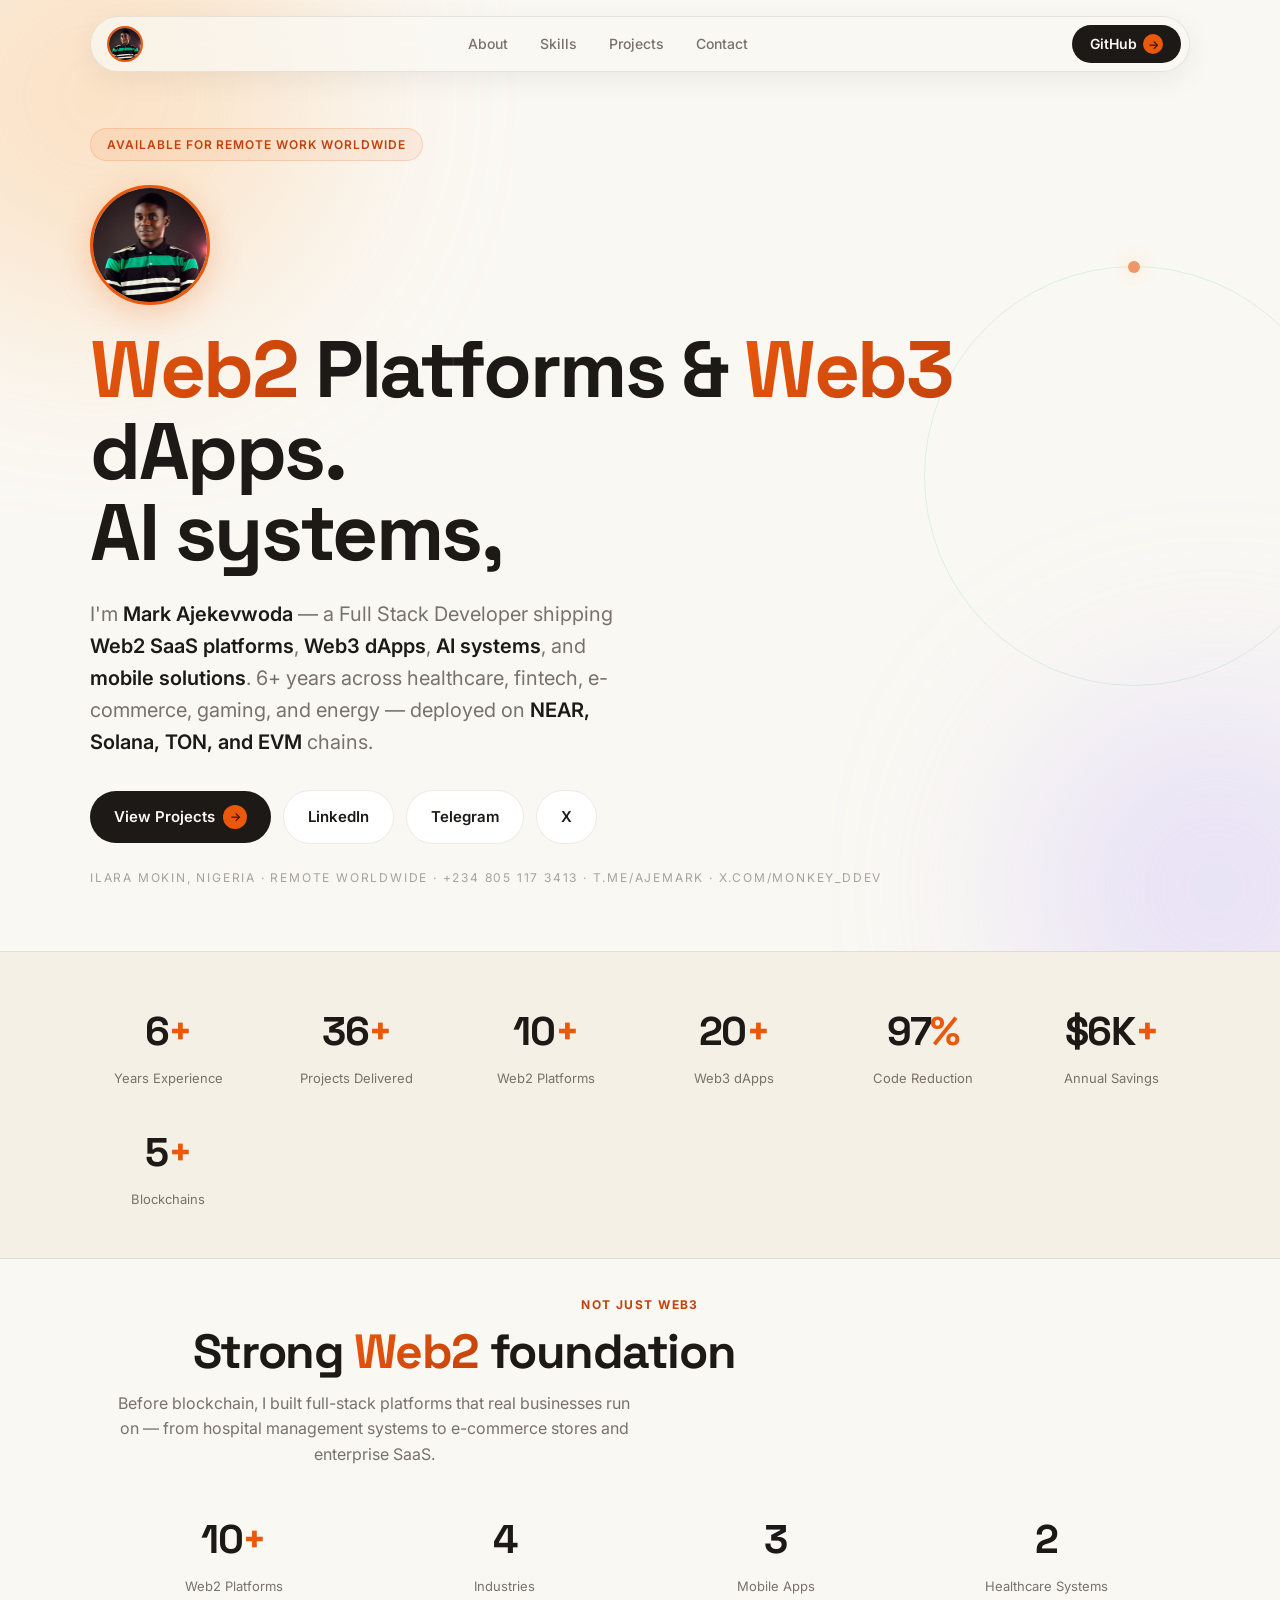
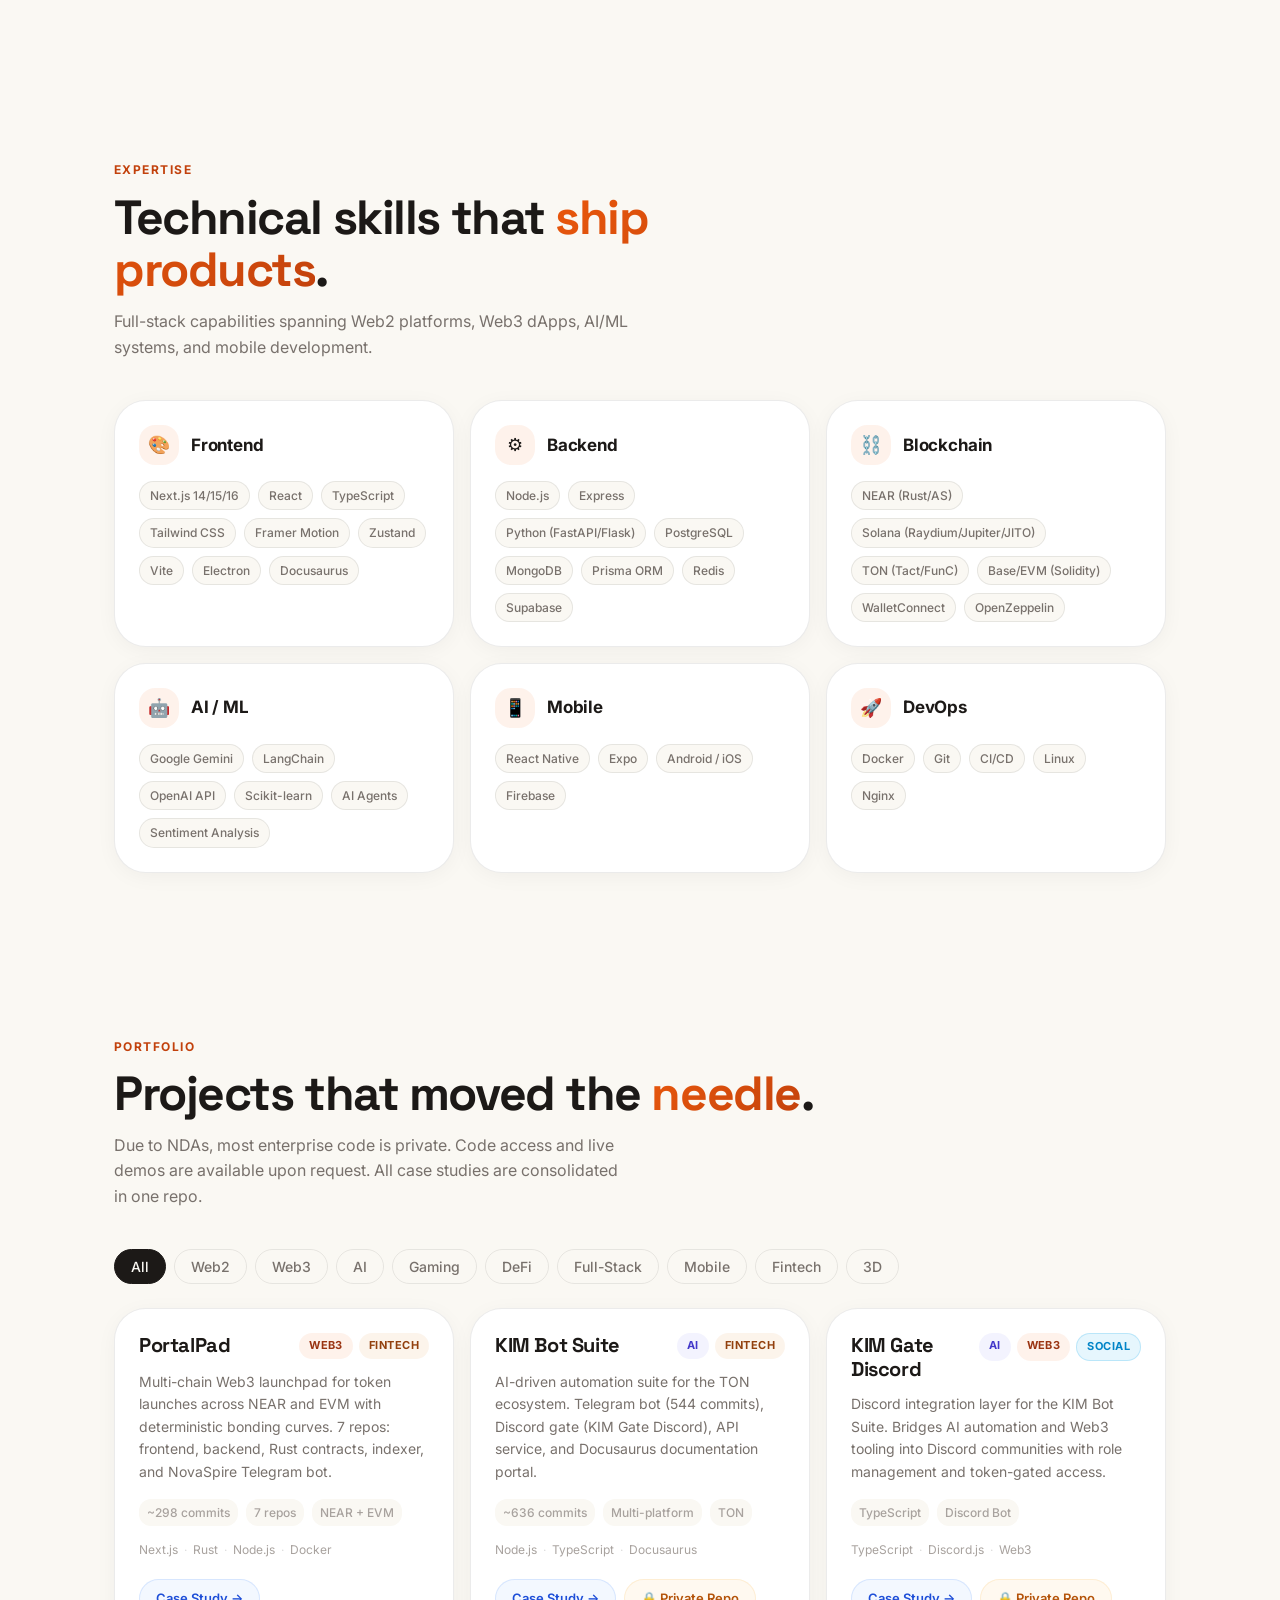
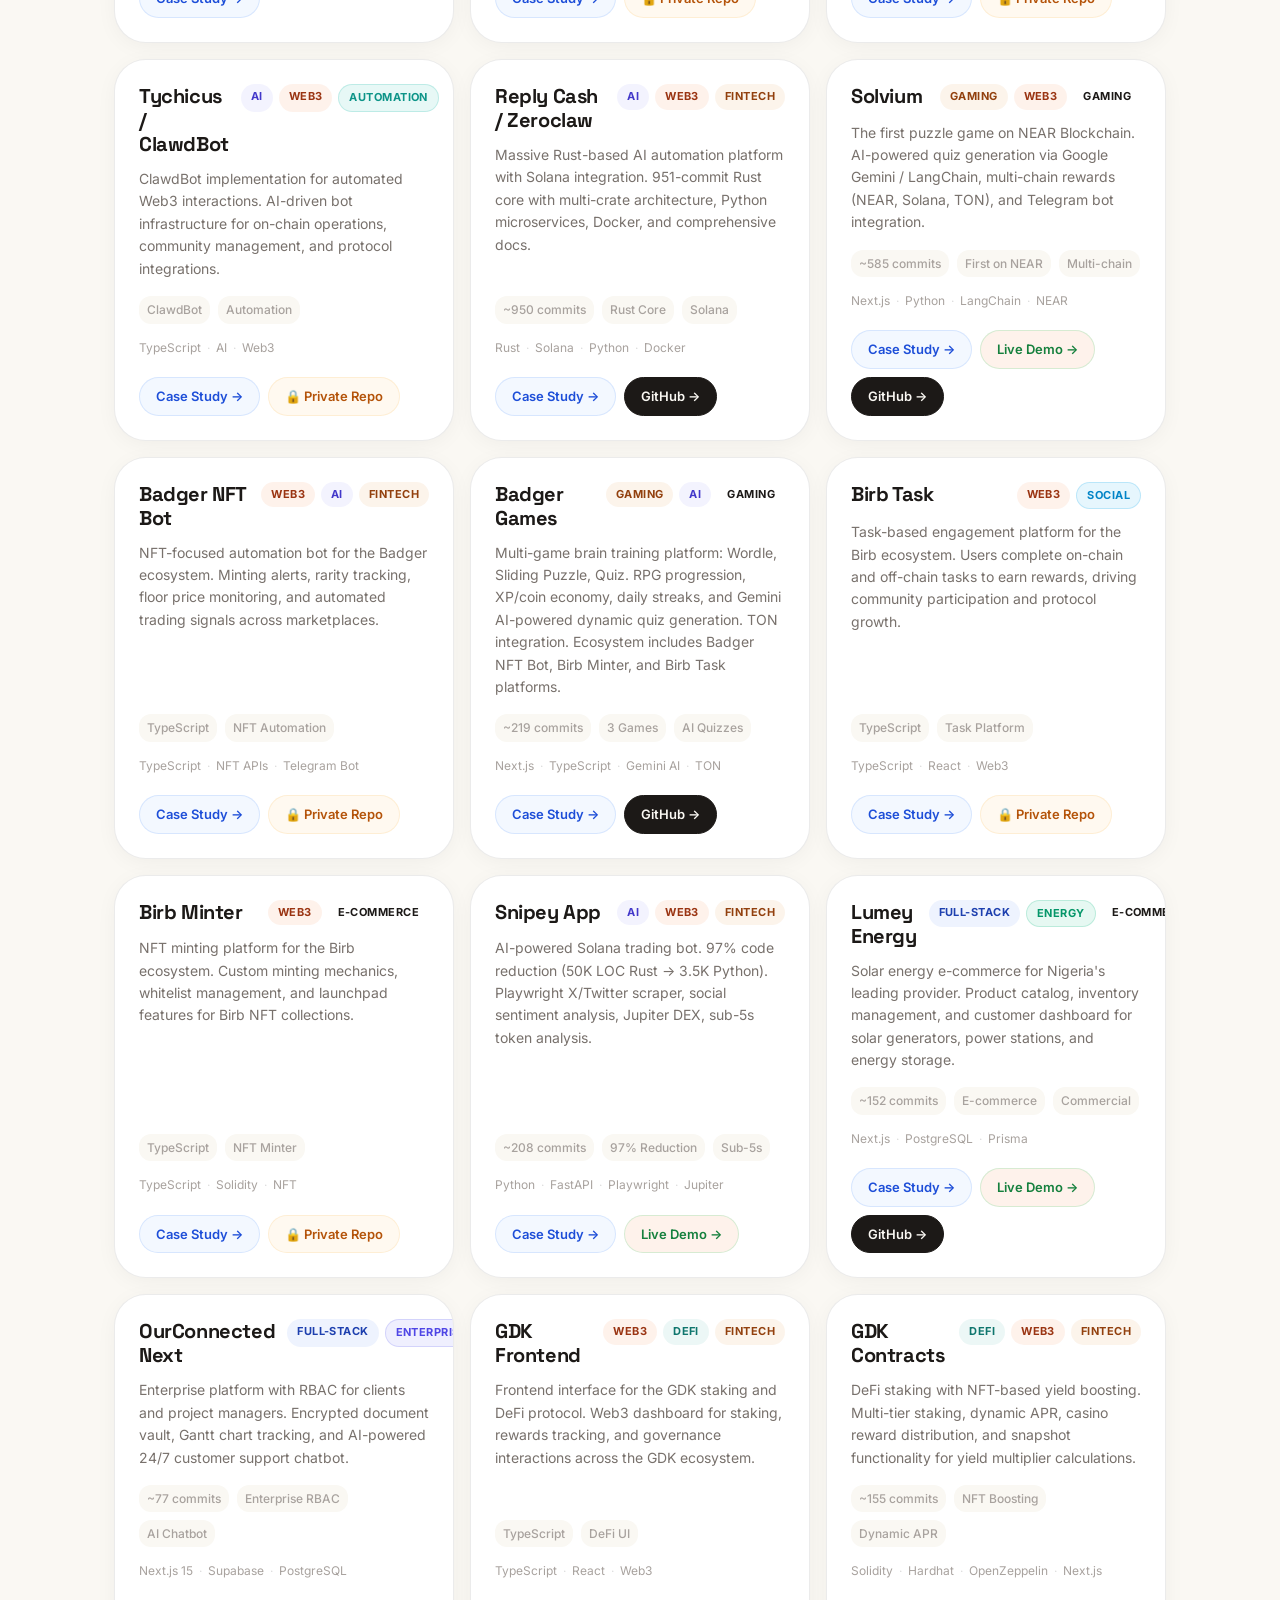
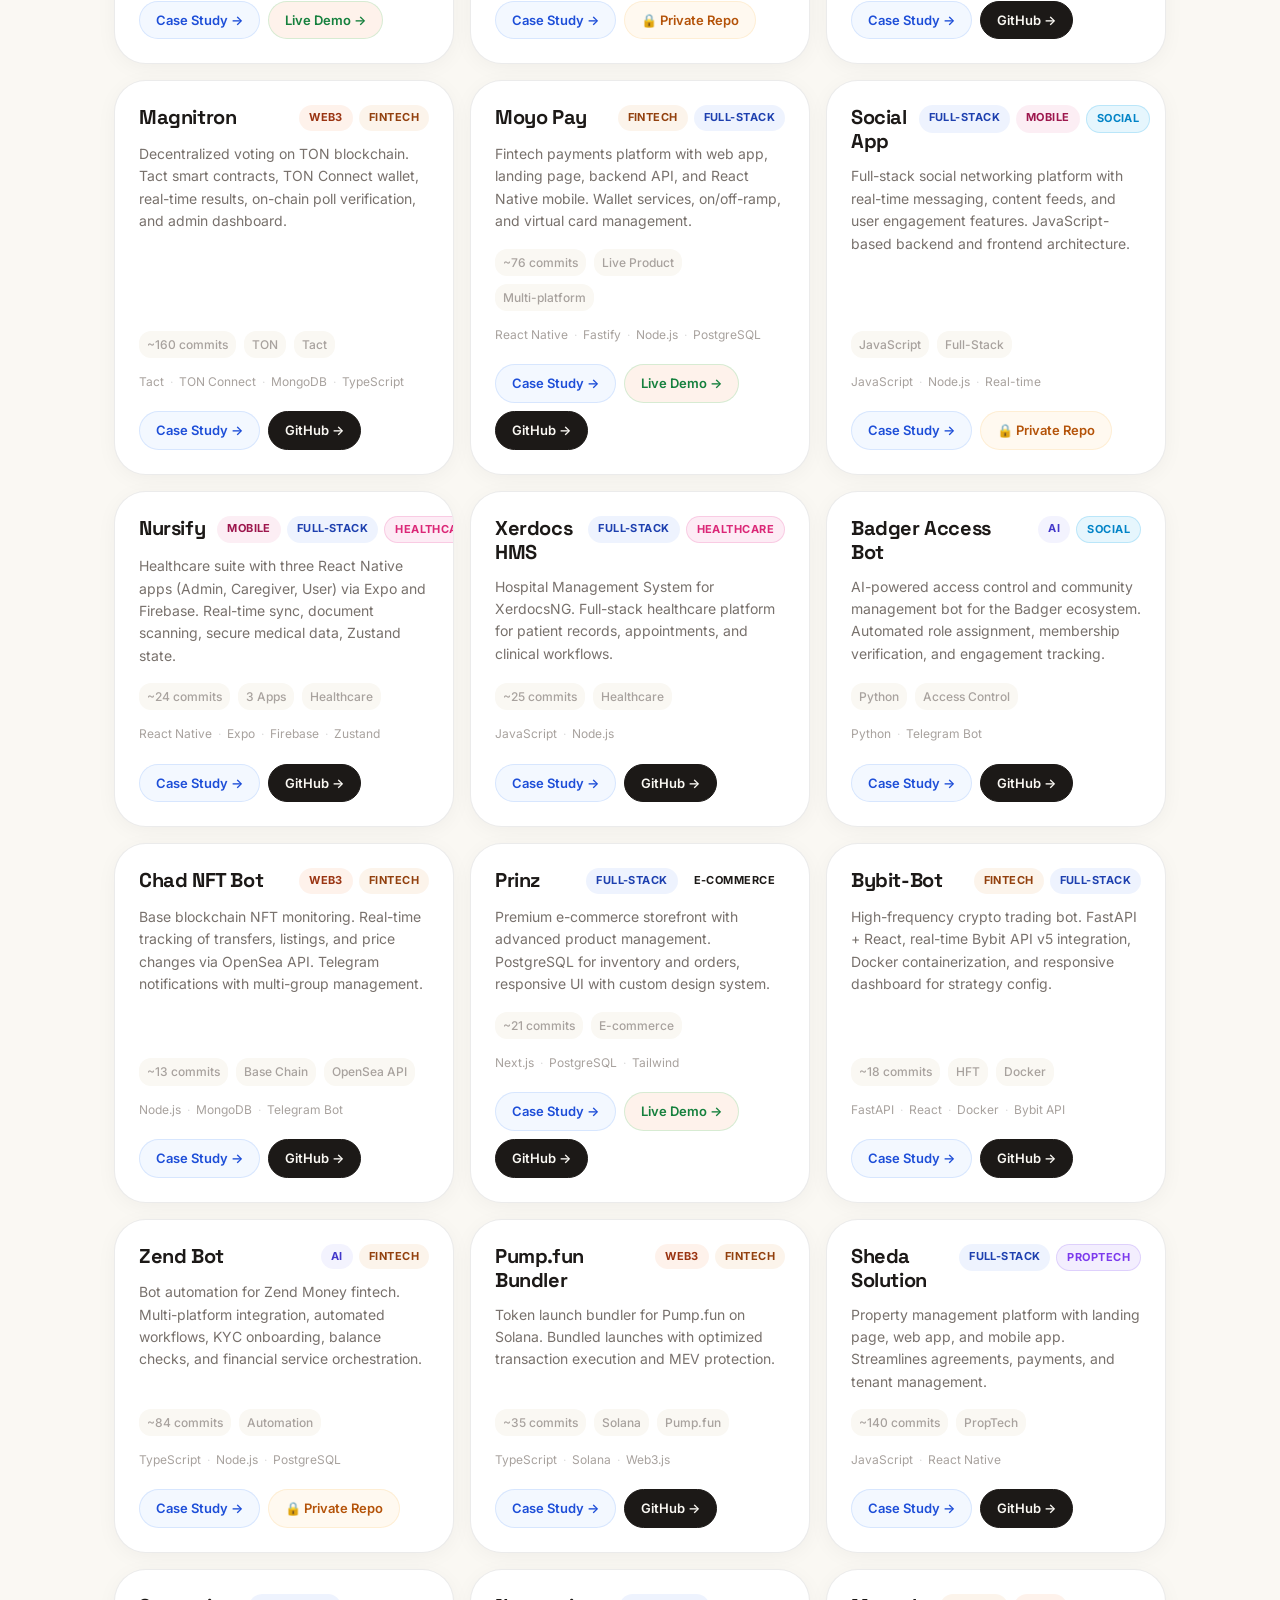
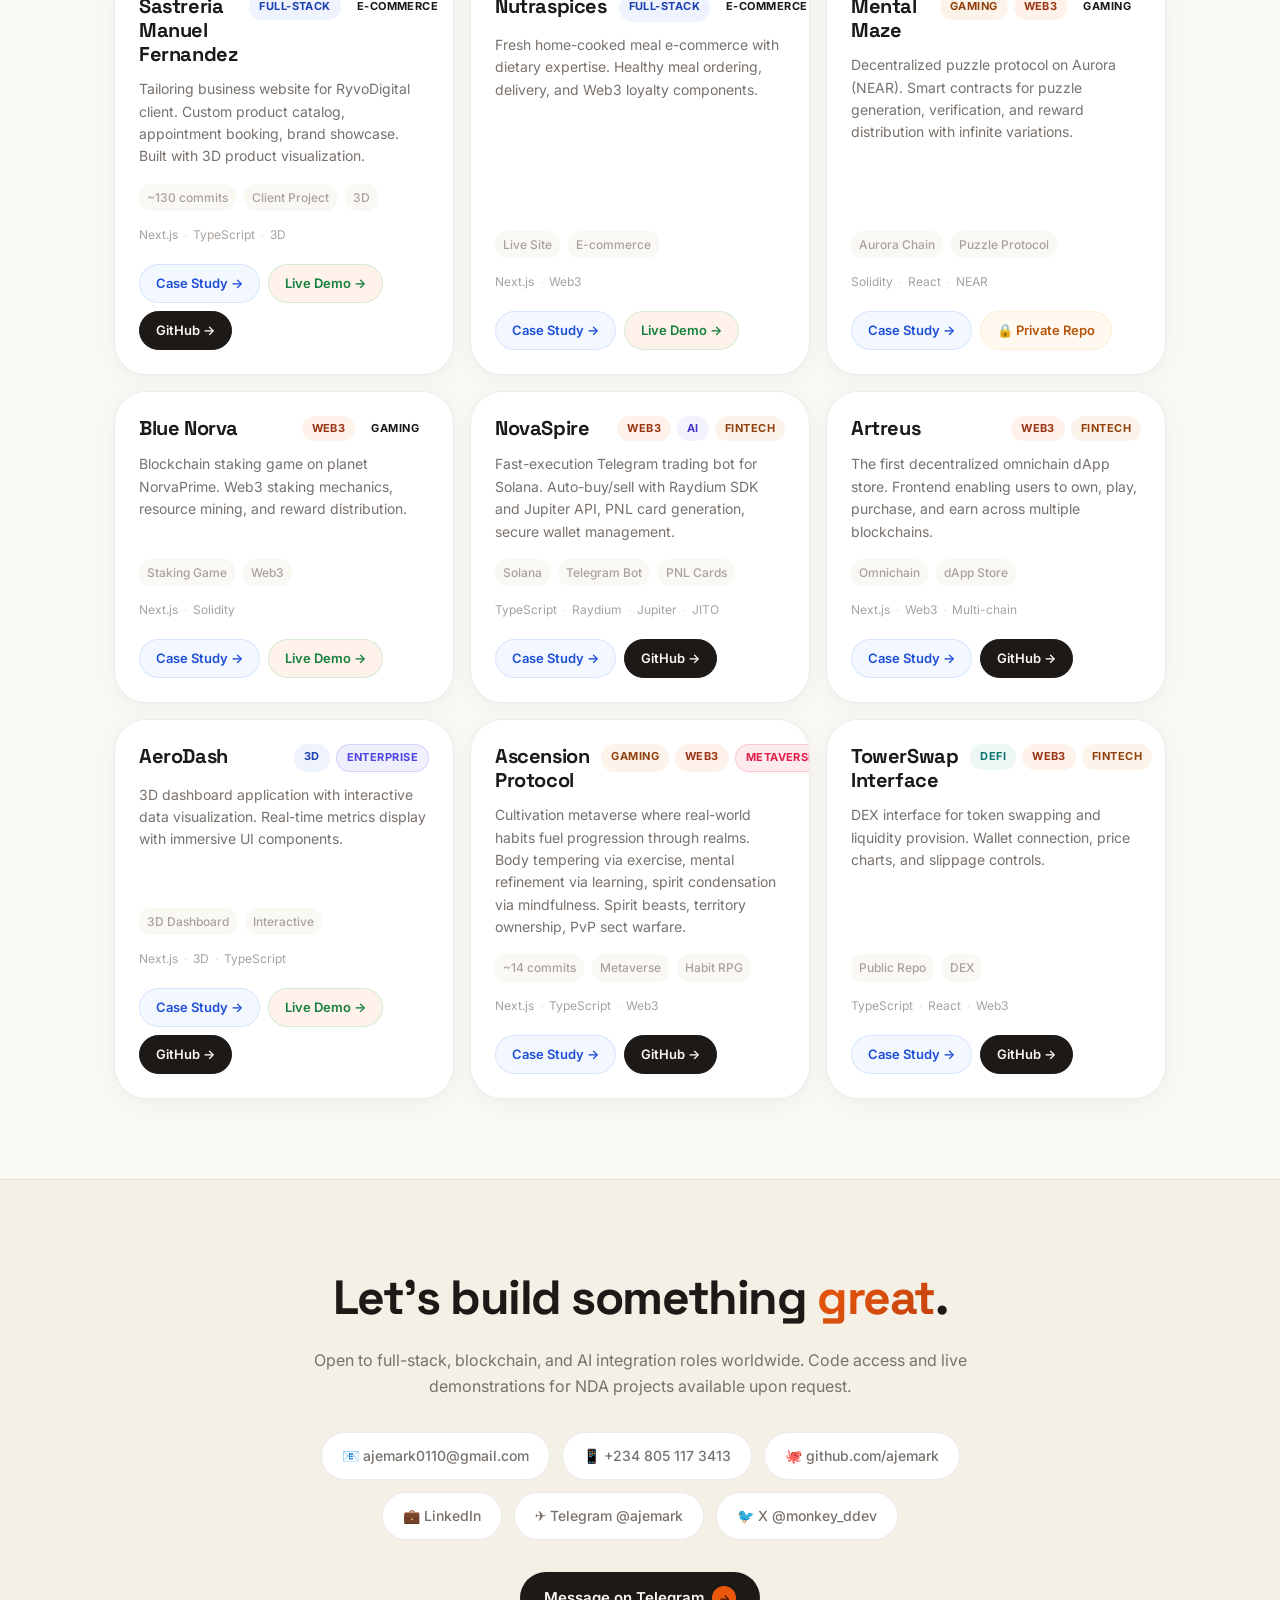
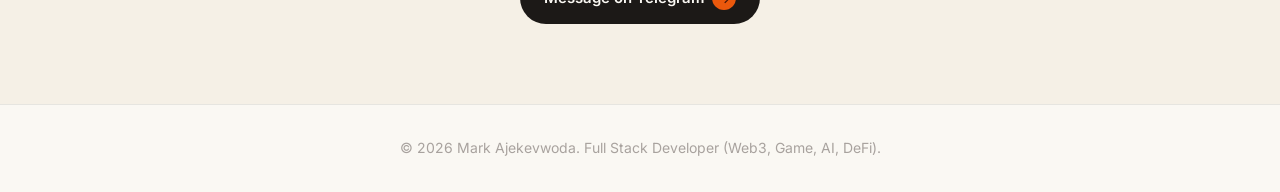
==== commit 489bb232: "Fix Reply Cash commit count (~950). Amplify Web2 with dedicated highlight section and stronger hero " ====
--- a/index.html
+++ b/index.html
@@ -44,11 +44,11 @@
         <img src="assets/headshot.jpg" alt="Mark Ajekevwoda" class="hero-headshot">
       </div>
       <h1 class="hero-title reveal">
-        Building <span class="gradient-text">Web2</span> platforms & <span class="gradient-text">Web3</span> dApps,<br>
-        AI systems & <span class="underline-brand">scalable</span> products.
+        <span class="gradient-text">Web2</span> Platforms & <span class="gradient-text">Web3</span> dApps.<br>
+        AI systems, <span class="underline-brand">fintech</span> & <span class="underline-brand">scalable</span> products.
       </h1>
       <p class="hero-subtitle reveal reveal-delay-1">
-        I'm <strong>Mark Ajekevwoda</strong> — a Full Stack Developer (Web2, Web3, AI, Game, DeFi) with 6+ years shipping scalable Web2 platforms, decentralized Web3 dApps, AI-powered systems, and mobile solutions across <strong>NEAR, Solana, TON, and EVM</strong> chains.
+        I'm <strong>Mark Ajekevwoda</strong> — a Full Stack Developer shipping <strong>Web2 SaaS platforms</strong>, <strong>Web3 dApps</strong>, <strong>AI systems</strong>, and <strong>mobile solutions</strong>. 6+ years across healthcare, fintech, e-commerce, gaming, and energy — deployed on <strong>NEAR, Solana, TON, and EVM</strong> chains.
       </p>
       <div class="hero-actions reveal reveal-delay-2">
         <a href="#projects" class="btn btn-primary">
@@ -102,6 +102,33 @@
       <div class="stat-item reveal reveal-delay-1">
         <div class="stat-number">5<span>+</span></div>
         <div class="stat-label">Blockchains</div>
+      </div>
+    </div>
+  </section>
+
+  <!-- Web2 Highlight -->
+  <section class="section" style="padding-top:2rem;">
+    <div class="section-header reveal" style="text-align:center;">
+      <div class="eyebrow">Not Just Web3</div>
+      <h2 class="section-title">Strong <span class="gradient-text">Web2</span> foundation</h2>
+      <p class="section-desc">Before blockchain, I built full-stack platforms that real businesses run on — from hospital management systems to e-commerce stores and enterprise SaaS.</p>
+    </div>
+    <div class="stats-inner" style="margin-top:2rem;">
+      <div class="stat-item reveal">
+        <div class="stat-number">10<span>+</span></div>
+        <div class="stat-label">Web2 Platforms</div>
+      </div>
+      <div class="stat-item reveal reveal-delay-1">
+        <div class="stat-number">4<span></span></div>
+        <div class="stat-label">Industries</div>
+      </div>
+      <div class="stat-item reveal reveal-delay-2">
+        <div class="stat-number">3<span></span></div>
+        <div class="stat-label">Mobile Apps</div>
+      </div>
+      <div class="stat-item reveal reveal-delay-3">
+        <div class="stat-number">2<span></span></div>
+        <div class="stat-label">Healthcare Systems</div>
       </div>
     </div>
   </section>
@@ -333,7 +360,7 @@
         </div>
         <p class="project-desc">Massive Rust-based AI automation platform with Solana integration. 951-commit Rust core with multi-crate architecture, Python microservices, Docker, and comprehensive docs.</p>
         <div class="project-metrics">
-          <span class="metric">~2,014 commits</span>
+          <span class="metric">~950 commits</span>
           <span class="metric">Rust Core</span>
           <span class="metric">Solana</span>
         </div>
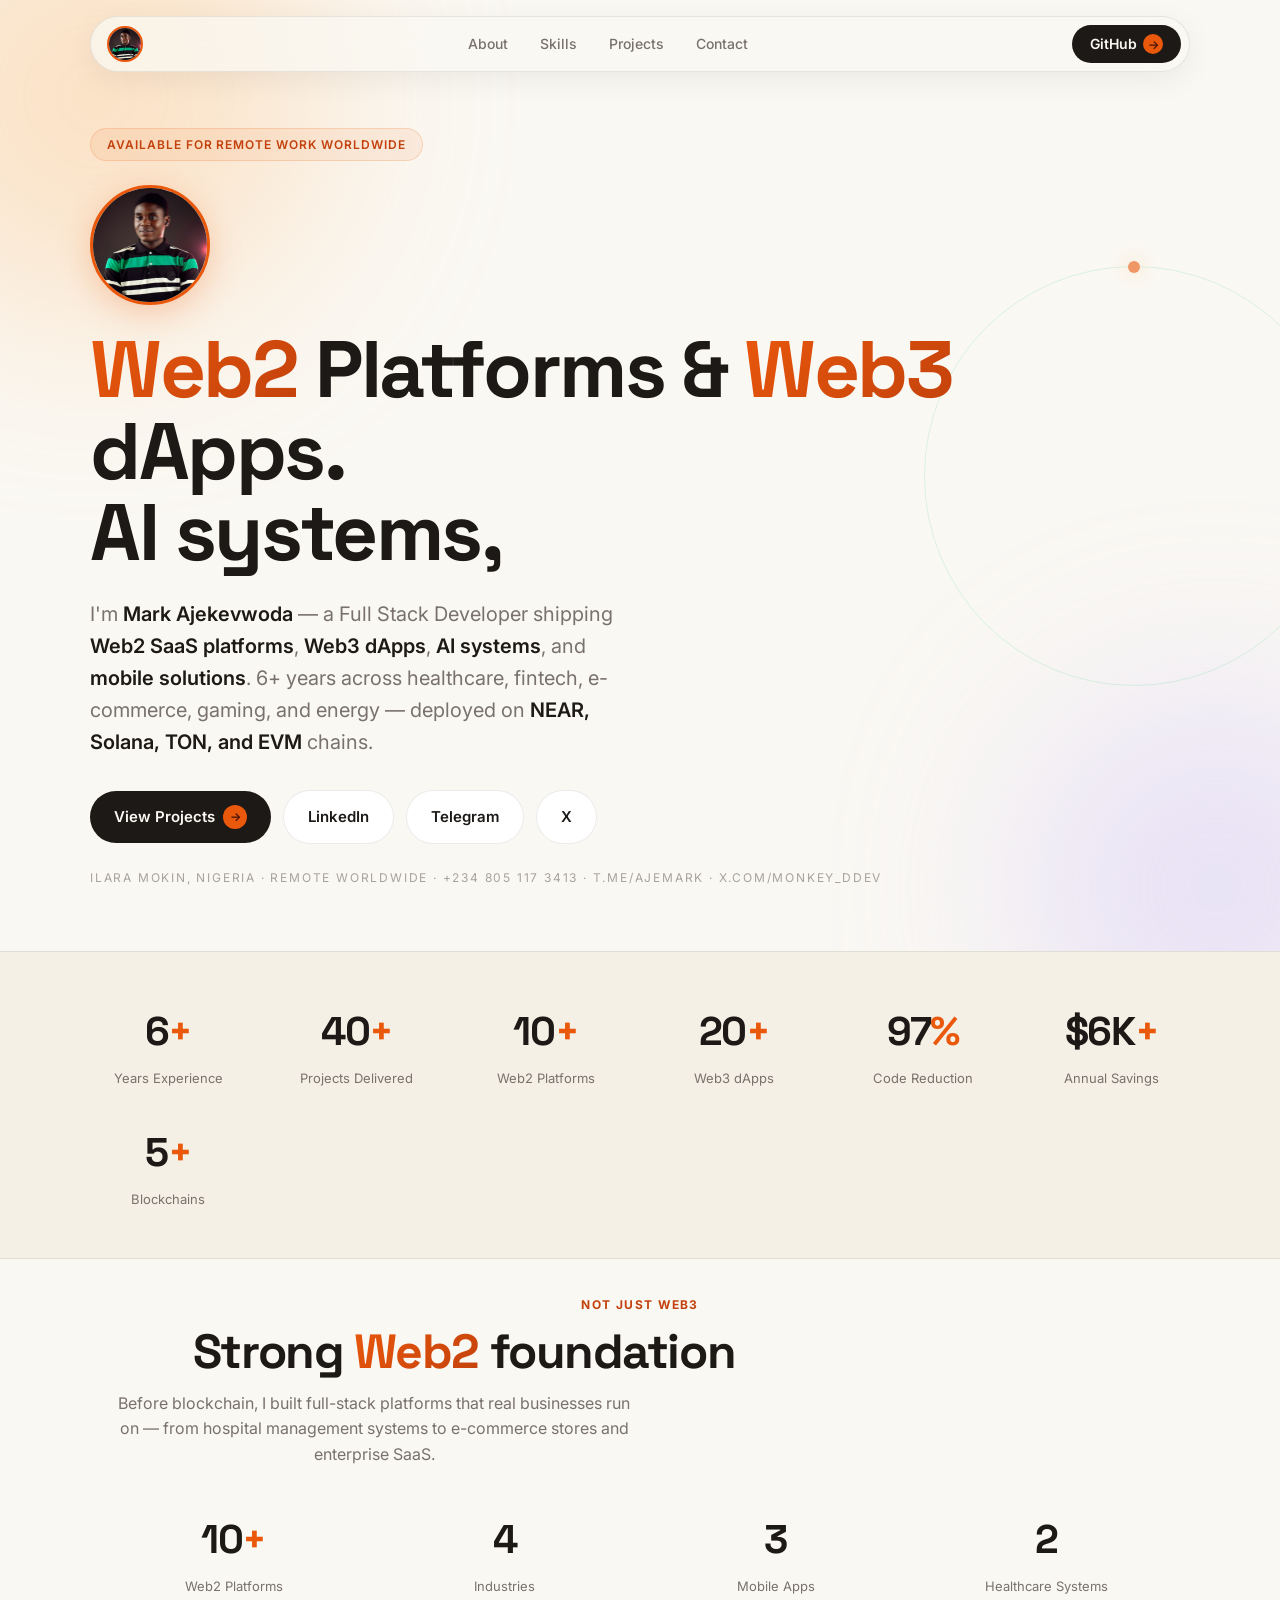
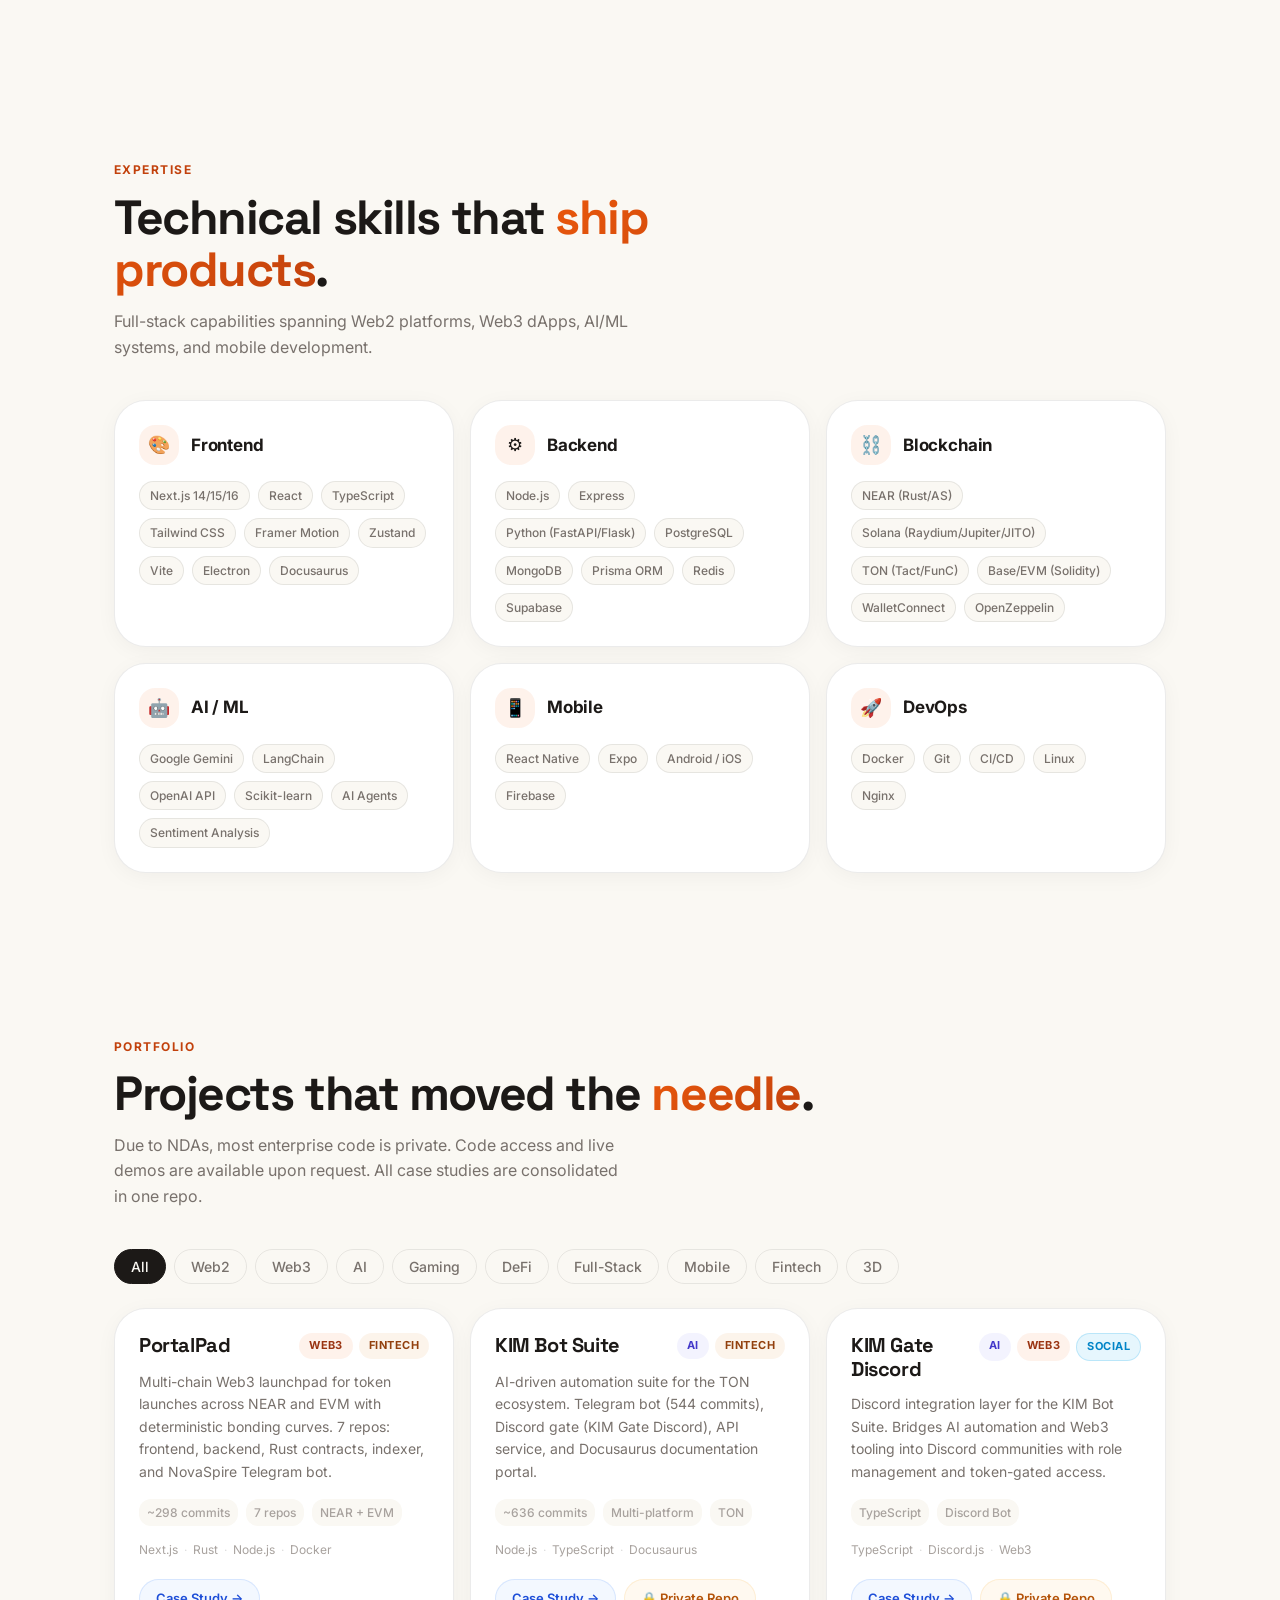
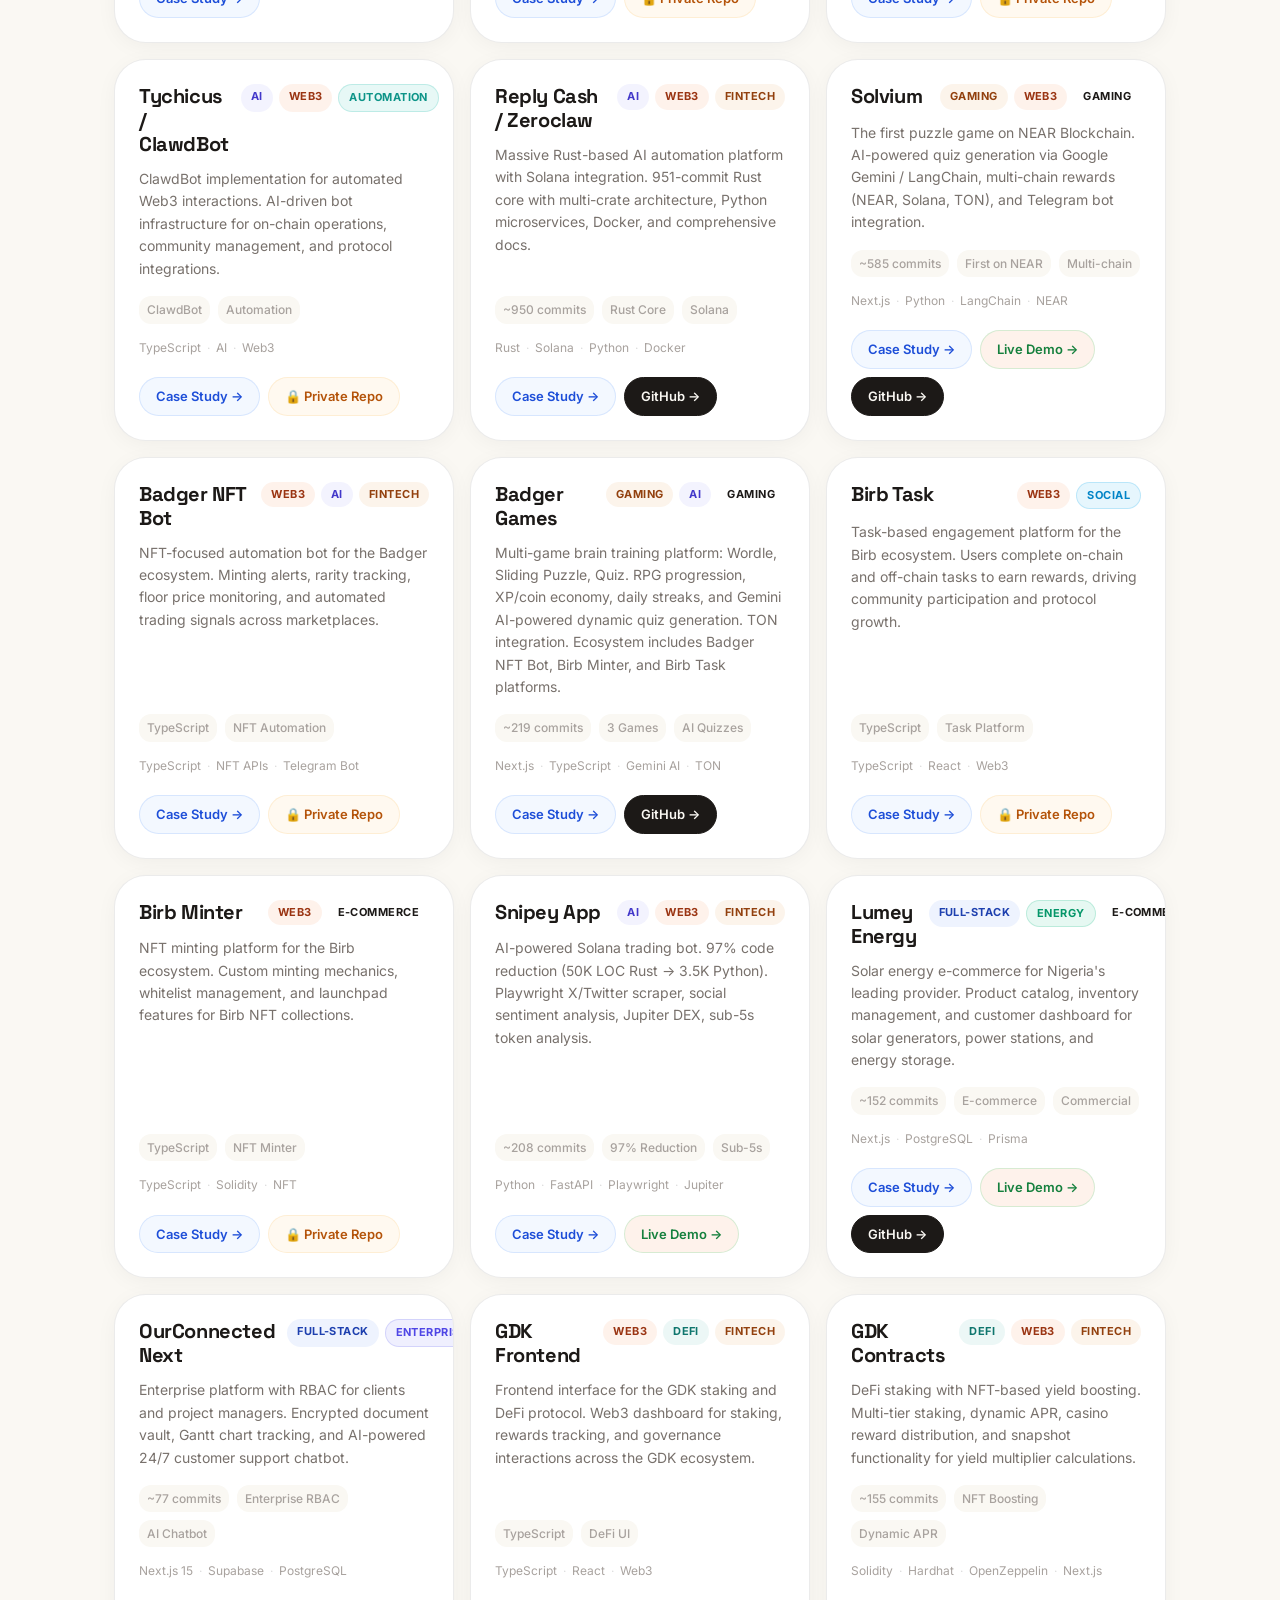
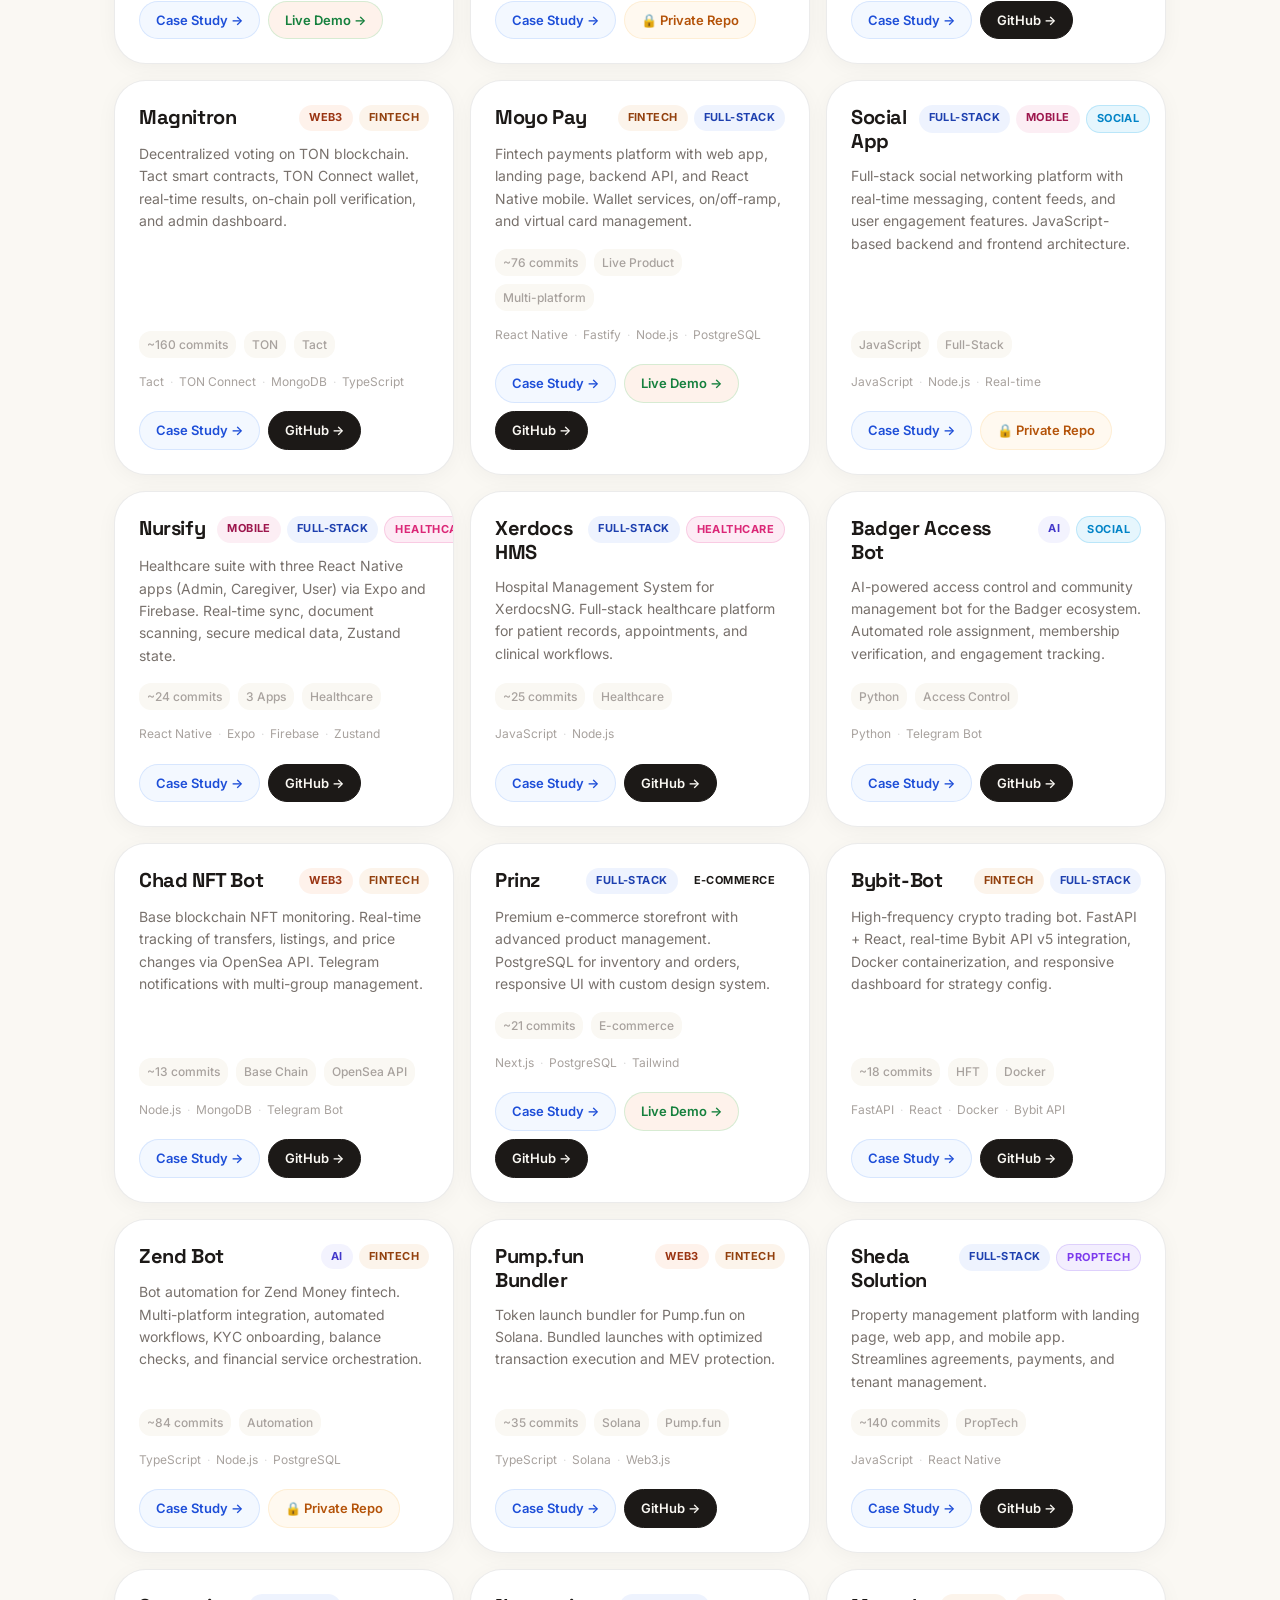
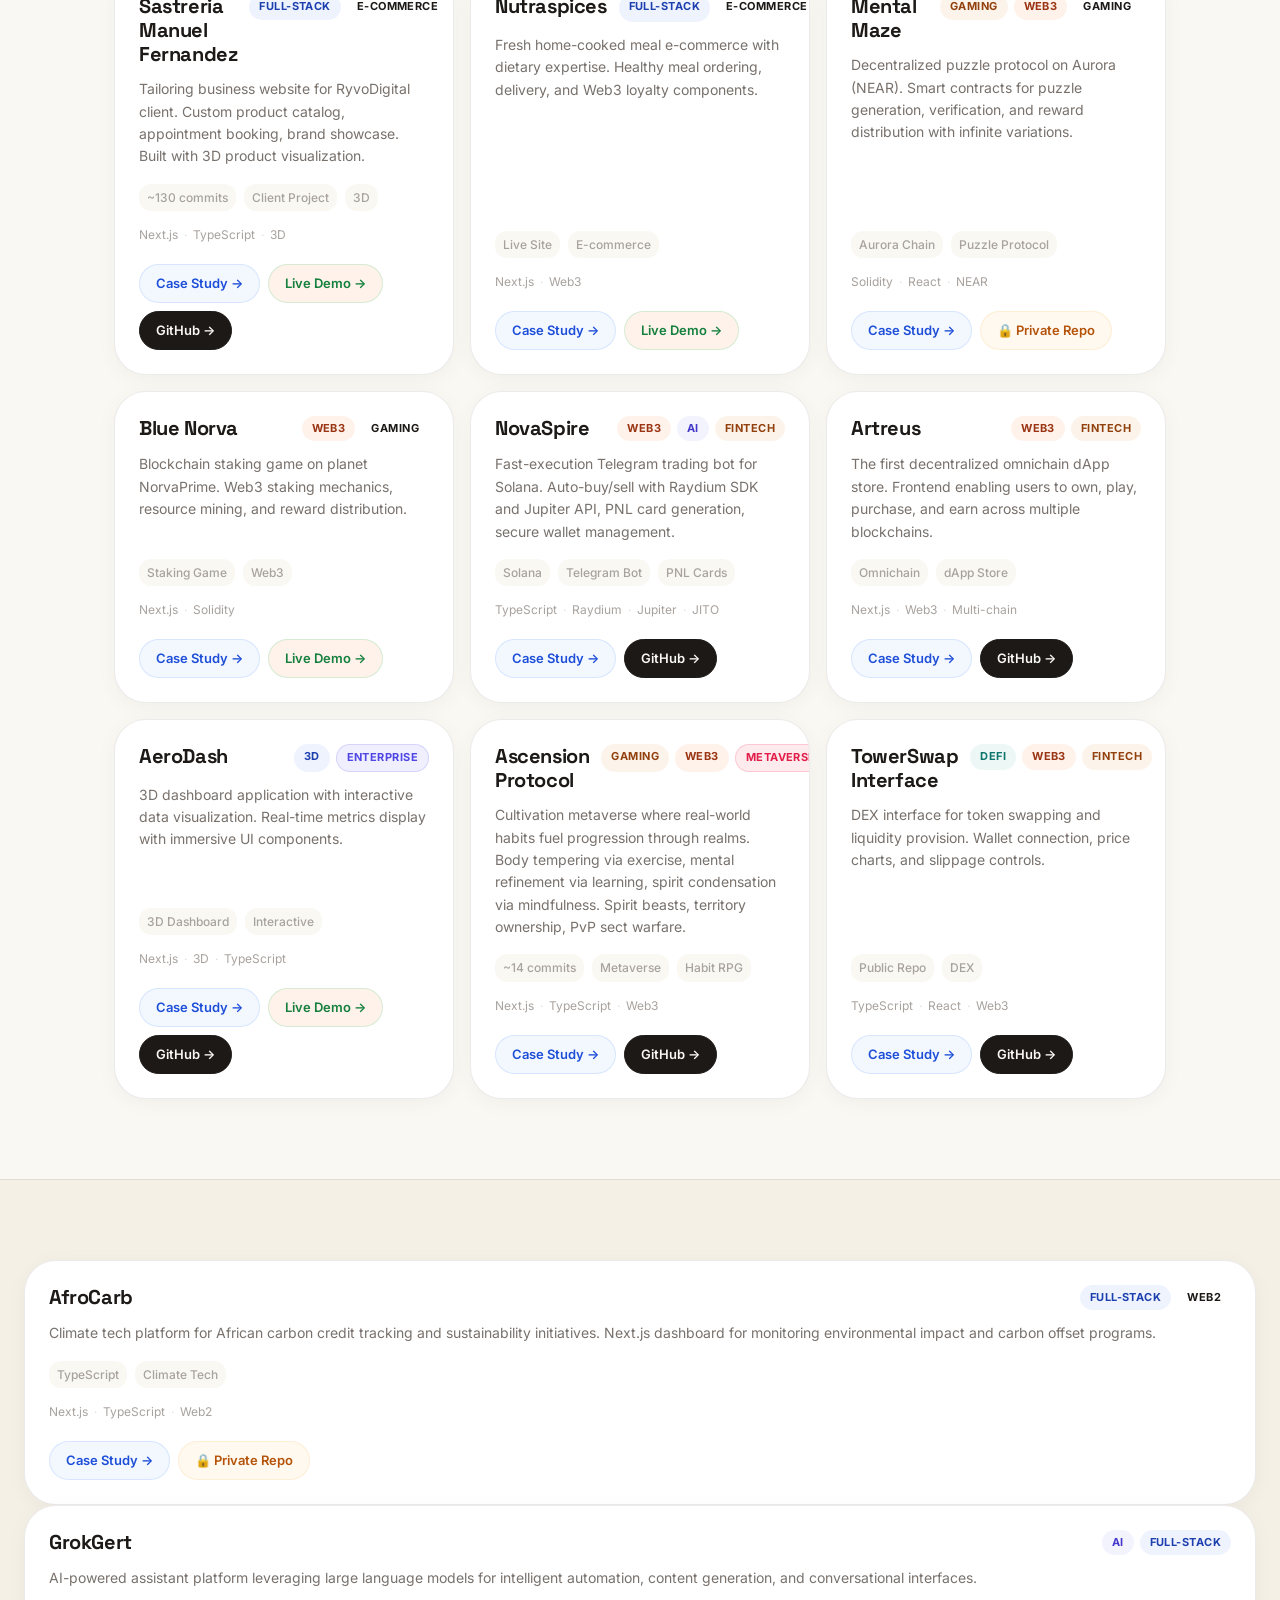
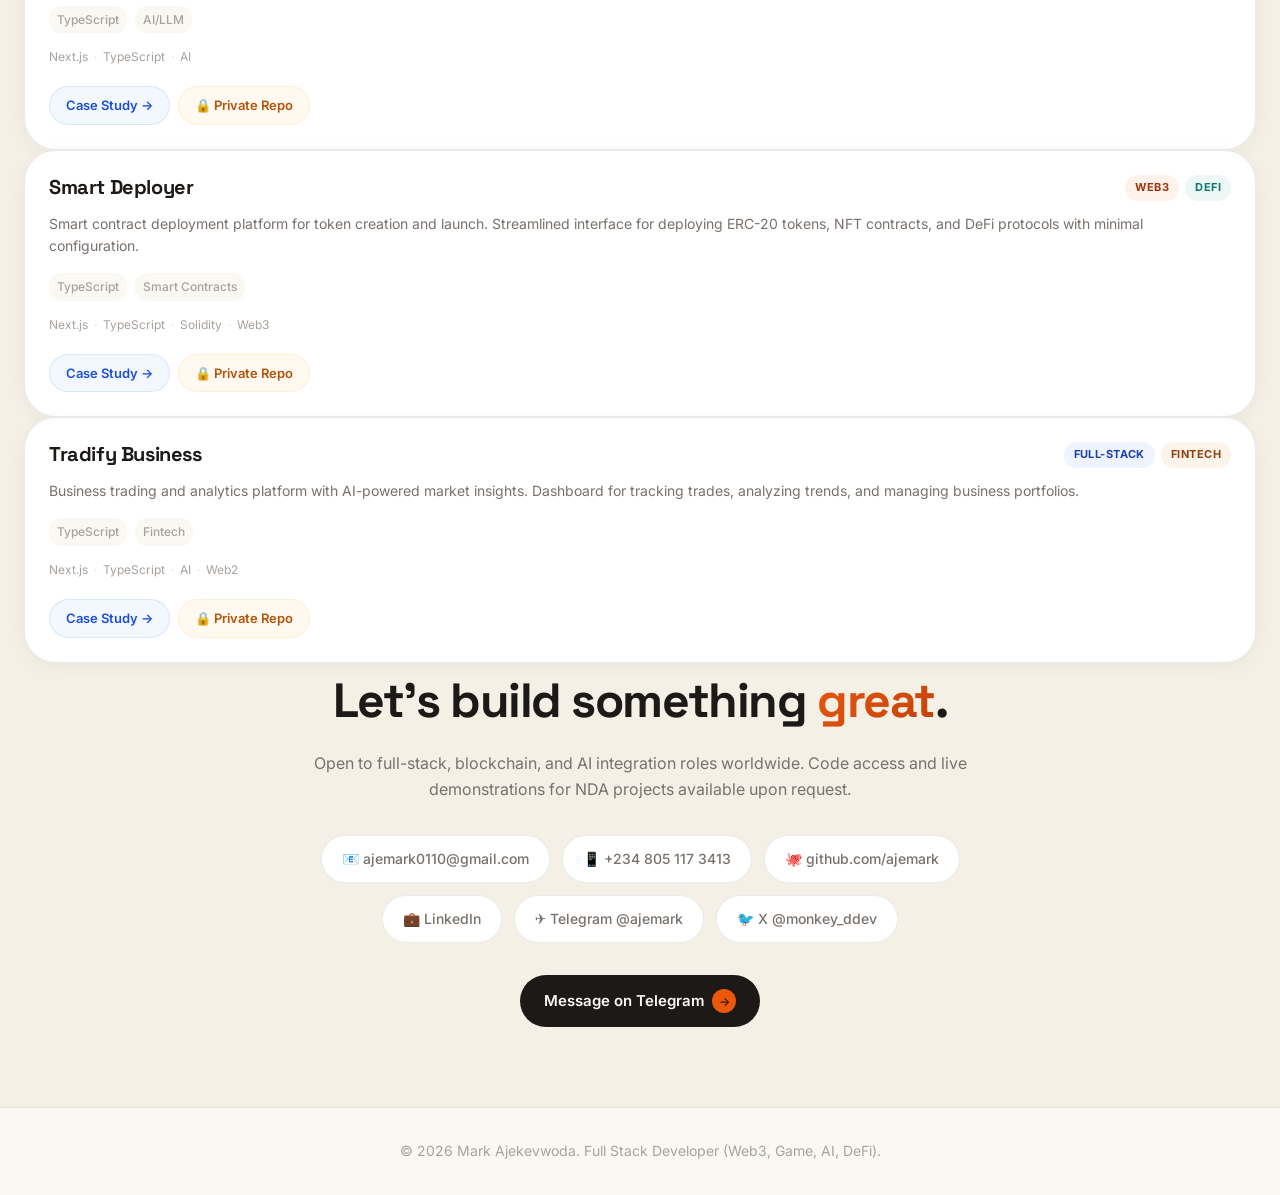
==== commit 2094d5bd: "Add 4 new projects: AfroCarb, GrokGert, Smart Deployer, Tradify Business. Update stats to 40+." ====
--- a/index.html
+++ b/index.html
@@ -80,7 +80,7 @@
         <div class="stat-label">Years Experience</div>
       </div>
       <div class="stat-item reveal reveal-delay-1">
-        <div class="stat-number">36<span>+</span></div>
+        <div class="stat-number">40<span>+</span></div>
         <div class="stat-label">Projects Delivered</div>
       </div>
       <div class="stat-item reveal reveal-delay-2">
@@ -542,7 +542,7 @@
       </div>
 
       <!-- OurConnected -->
-      <div class="project-card reveal reveal-delay-1" data-category="fullstack">
+      <div class="project-card reveal reveal-delay-1" data-category="fullstack web2">
         <div class="project-header">
           <h3 class="project-name">OurConnected Next</h3>
           <div class="project-badges"><span class="badge badge-fullstack">Full-Stack</span><span class="badge badge-enterprise">Enterprise</span></div>
@@ -566,7 +566,7 @@
 
       <!-- GDK -->
       <!-- GDK Frontend -->
-      <div class="project-card reveal reveal-delay-2" data-category="web3 defi web2">
+      <div class="project-card reveal reveal-delay-2" data-category="web3 defi">
         <div class="project-header">
           <h3 class="project-name">GDK Frontend</h3>
           <div class="project-badges"><span class="badge badge-web3">Web3</span><span class="badge badge-defi">DeFi</span><span class="badge badge-fintech">Fintech</span></div>
@@ -662,7 +662,7 @@
 
       <!-- Nursify -->
       <!-- Social App -->
-      <div class="project-card reveal reveal-delay-1" data-category="mobile full-stack">
+      <div class="project-card reveal reveal-delay-1" data-category="mobile full-stack web2">
         <div class="project-header">
           <h3 class="project-name">Social App</h3>
           <div class="project-badges"><span class="badge badge-fullstack">Full-Stack</span><span class="badge badge-mobile">Mobile</span><span class="badge badge-social">Social</span></div>
@@ -729,7 +729,7 @@
       </div>
 
       <!-- Badger Access Bot -->
-      <div class="project-card reveal reveal-delay-1" data-category="ai web2">
+      <div class="project-card reveal reveal-delay-1" data-category="ai">
         <div class="project-header">
           <h3 class="project-name">Badger Access Bot</h3>
           <div class="project-badges"><span class="badge badge-ai">AI</span><span class="badge badge-social">Social</span></div>
@@ -772,7 +772,7 @@
         </div>
       </div>
       <!-- Prinz -->
-      <div class="project-card reveal" data-category="fullstack">
+      <div class="project-card reveal" data-category="fullstack web2">
         <div class="project-header">
           <h3 class="project-name">Prinz</h3>
           <div class="project-badges"><span class="badge badge-fullstack">Full-Stack</span><span class="badge badge-ecommerce">E-Commerce</span></div>
@@ -795,7 +795,7 @@
       </div>
 
       <!-- Bybit-Bot -->
-      <div class="project-card reveal reveal-delay-1" data-category="fintech fullstack web2">
+      <div class="project-card reveal reveal-delay-1" data-category="fintech fullstack">
         <div class="project-header">
           <h3 class="project-name">Bybit-Bot</h3>
           <div class="project-badges"><span class="badge badge-fintech">Fintech</span><span class="badge badge-fullstack">Full-Stack</span></div>
@@ -864,7 +864,7 @@
       </div>
 
       <!-- Sheda -->
-      <div class="project-card reveal reveal-delay-1" data-category="fullstack">
+      <div class="project-card reveal reveal-delay-1" data-category="fullstack web2">
         <div class="project-header">
           <h3 class="project-name">Sheda Solution</h3>
           <div class="project-badges"><span class="badge badge-fullstack">Full-Stack</span><span class="badge badge-proptech">PropTech</span></div>
@@ -930,7 +930,7 @@
       </div>
 
       <!-- Mental Maze -->
-      <div class="project-card reveal reveal-delay-1" data-category="game web3 web2">
+      <div class="project-card reveal reveal-delay-1" data-category="game web3">
         <div class="project-header">
           <h3 class="project-name">Mental Maze</h3>
           <div class="project-badges"><span class="badge badge-game">Gaming</span><span class="badge badge-web3">Web3</span><span class="badge badge-gaming">Gaming</span></div>
@@ -1091,7 +1091,97 @@
 
   <!-- Contact -->
   <section class="contact-section" id="contact">
-    <div class="contact-inner reveal">
+      <!-- AfroCarb -->
+      <div class="project-card reveal" data-category="web2 fullstack">
+        <div class="project-header">
+          <h3 class="project-name">AfroCarb</h3>
+          <div class="project-badges"><span class="badge badge-fullstack">Full-Stack</span><span class="badge badge-web2">Web2</span></div>
+        </div>
+        <p class="project-desc">Climate tech platform for African carbon credit tracking and sustainability initiatives. Next.js dashboard for monitoring environmental impact and carbon offset programs.</p>
+        <div class="project-metrics">
+          <span class="metric">TypeScript</span>
+          <span class="metric">Climate Tech</span>
+        </div>
+        <div class="project-tech">
+          <span class="tech-tag">Next.js</span>
+          <span class="tech-tag">TypeScript</span>
+          <span class="tech-tag">Web2</span>
+        </div>
+        <div class="project-actions">
+          <a href="use-cases.html#afrocarb" class="project-link link-case">Case Study →</a>
+          <span class="project-link link-nda">🔒 Private Repo</span>
+        </div>
+      </div>
+
+      <!-- GrokGert -->
+      <div class="project-card reveal reveal-delay-1" data-category="ai web2">
+        <div class="project-header">
+          <h3 class="project-name">GrokGert</h3>
+          <div class="project-badges"><span class="badge badge-ai">AI</span><span class="badge badge-fullstack">Full-Stack</span></div>
+        </div>
+        <p class="project-desc">AI-powered assistant platform leveraging large language models for intelligent automation, content generation, and conversational interfaces.</p>
+        <div class="project-metrics">
+          <span class="metric">TypeScript</span>
+          <span class="metric">AI/LLM</span>
+        </div>
+        <div class="project-tech">
+          <span class="tech-tag">Next.js</span>
+          <span class="tech-tag">TypeScript</span>
+          <span class="tech-tag">AI</span>
+        </div>
+        <div class="project-actions">
+          <a href="use-cases.html#grokgert" class="project-link link-case">Case Study →</a>
+          <span class="project-link link-nda">🔒 Private Repo</span>
+        </div>
+      </div>
+
+      <!-- Smart Deployer -->
+      <div class="project-card reveal reveal-delay-2" data-category="web3 defi">
+        <div class="project-header">
+          <h3 class="project-name">Smart Deployer</h3>
+          <div class="project-badges"><span class="badge badge-web3">Web3</span><span class="badge badge-defi">DeFi</span></div>
+        </div>
+        <p class="project-desc">Smart contract deployment platform for token creation and launch. Streamlined interface for deploying ERC-20 tokens, NFT contracts, and DeFi protocols with minimal configuration.</p>
+        <div class="project-metrics">
+          <span class="metric">TypeScript</span>
+          <span class="metric">Smart Contracts</span>
+        </div>
+        <div class="project-tech">
+          <span class="tech-tag">Next.js</span>
+          <span class="tech-tag">TypeScript</span>
+          <span class="tech-tag">Solidity</span>
+          <span class="tech-tag">Web3</span>
+        </div>
+        <div class="project-actions">
+          <a href="use-cases.html#smart-deployer" class="project-link link-case">Case Study →</a>
+          <span class="project-link link-nda">🔒 Private Repo</span>
+        </div>
+      </div>
+
+      <!-- Tradify Business -->
+      <div class="project-card reveal" data-category="web2 fintech">
+        <div class="project-header">
+          <h3 class="project-name">Tradify Business</h3>
+          <div class="project-badges"><span class="badge badge-fullstack">Full-Stack</span><span class="badge badge-fintech">Fintech</span></div>
+        </div>
+        <p class="project-desc">Business trading and analytics platform with AI-powered market insights. Dashboard for tracking trades, analyzing trends, and managing business portfolios.</p>
+        <div class="project-metrics">
+          <span class="metric">TypeScript</span>
+          <span class="metric">Fintech</span>
+        </div>
+        <div class="project-tech">
+          <span class="tech-tag">Next.js</span>
+          <span class="tech-tag">TypeScript</span>
+          <span class="tech-tag">AI</span>
+          <span class="tech-tag">Web2</span>
+        </div>
+        <div class="project-actions">
+          <a href="use-cases.html#tradify-business" class="project-link link-case">Case Study →</a>
+          <span class="project-link link-nda">🔒 Private Repo</span>
+        </div>
+      </div>
+
+        <div class="contact-inner reveal">
       <h2 class="contact-title">Let's build something <span class="gradient-text">great</span>.</h2>
       <p class="contact-subtitle">
         Open to full-stack, blockchain, and AI integration roles worldwide.  
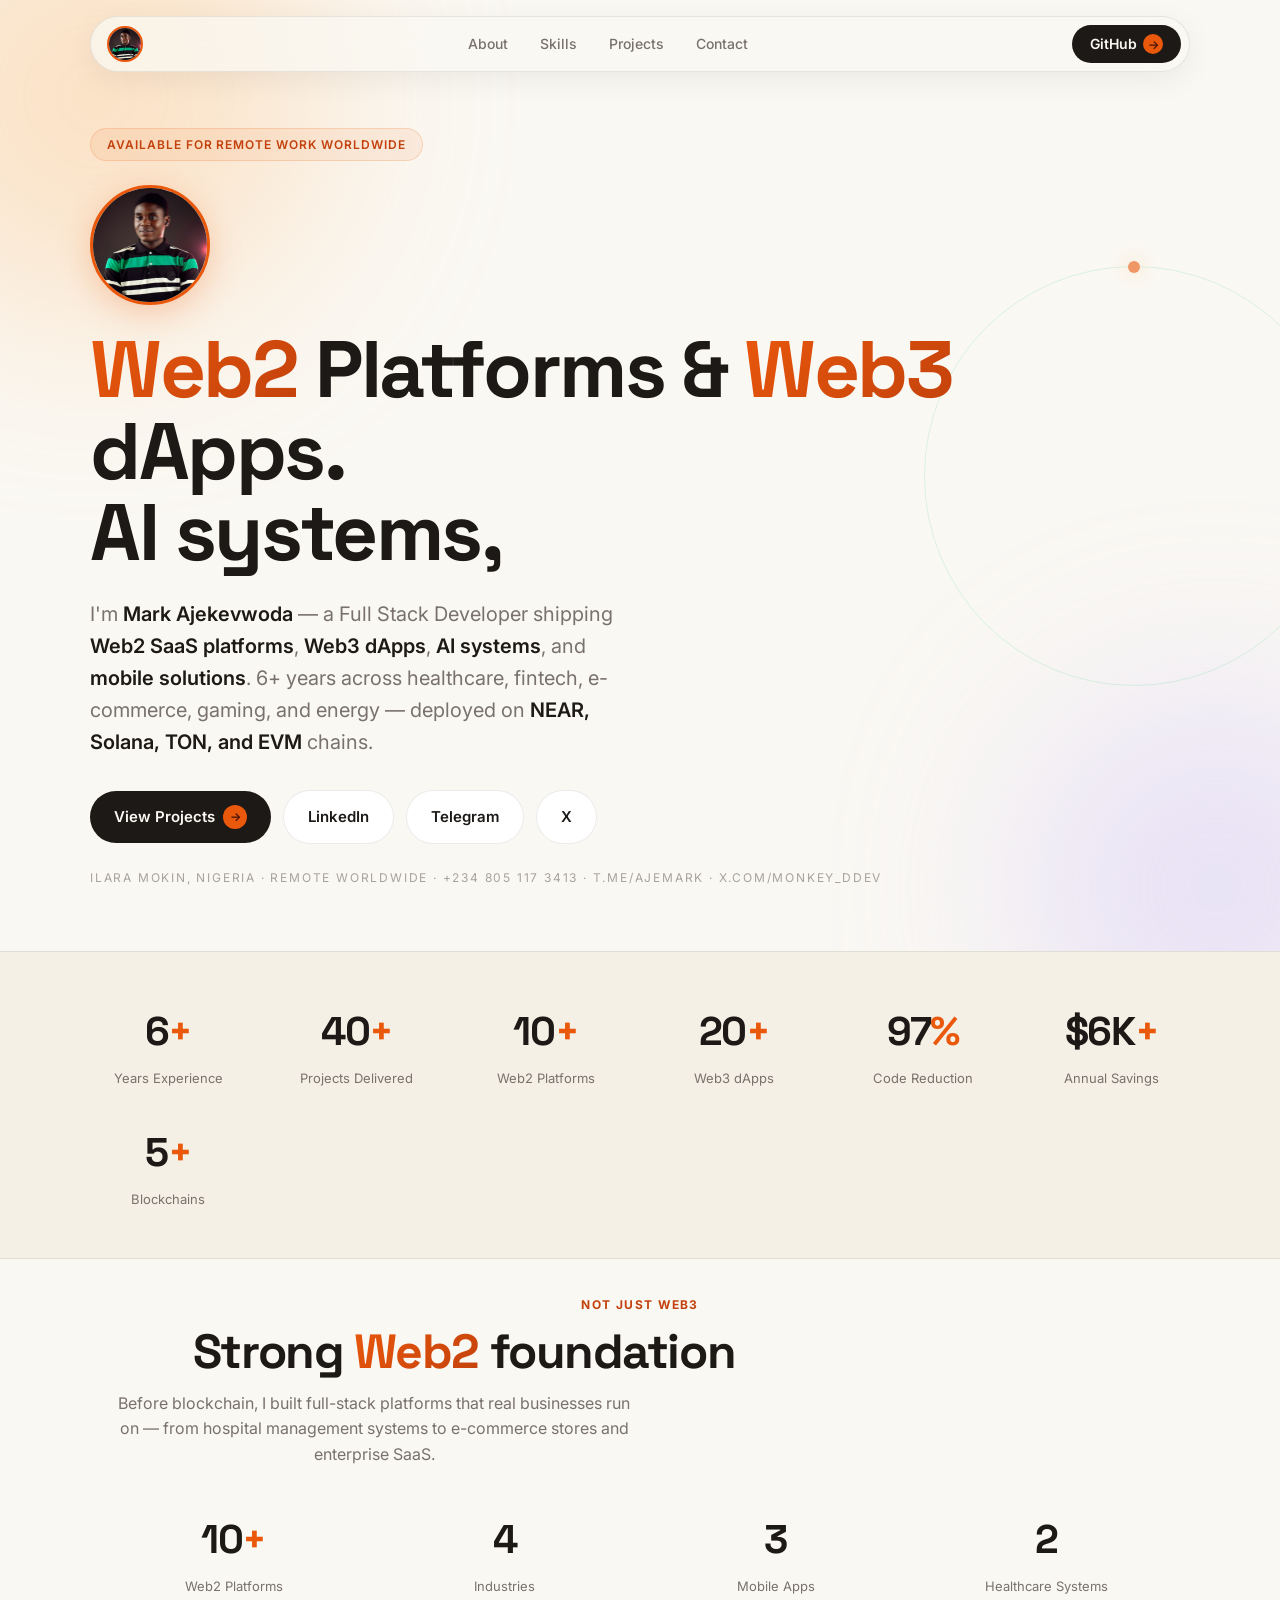
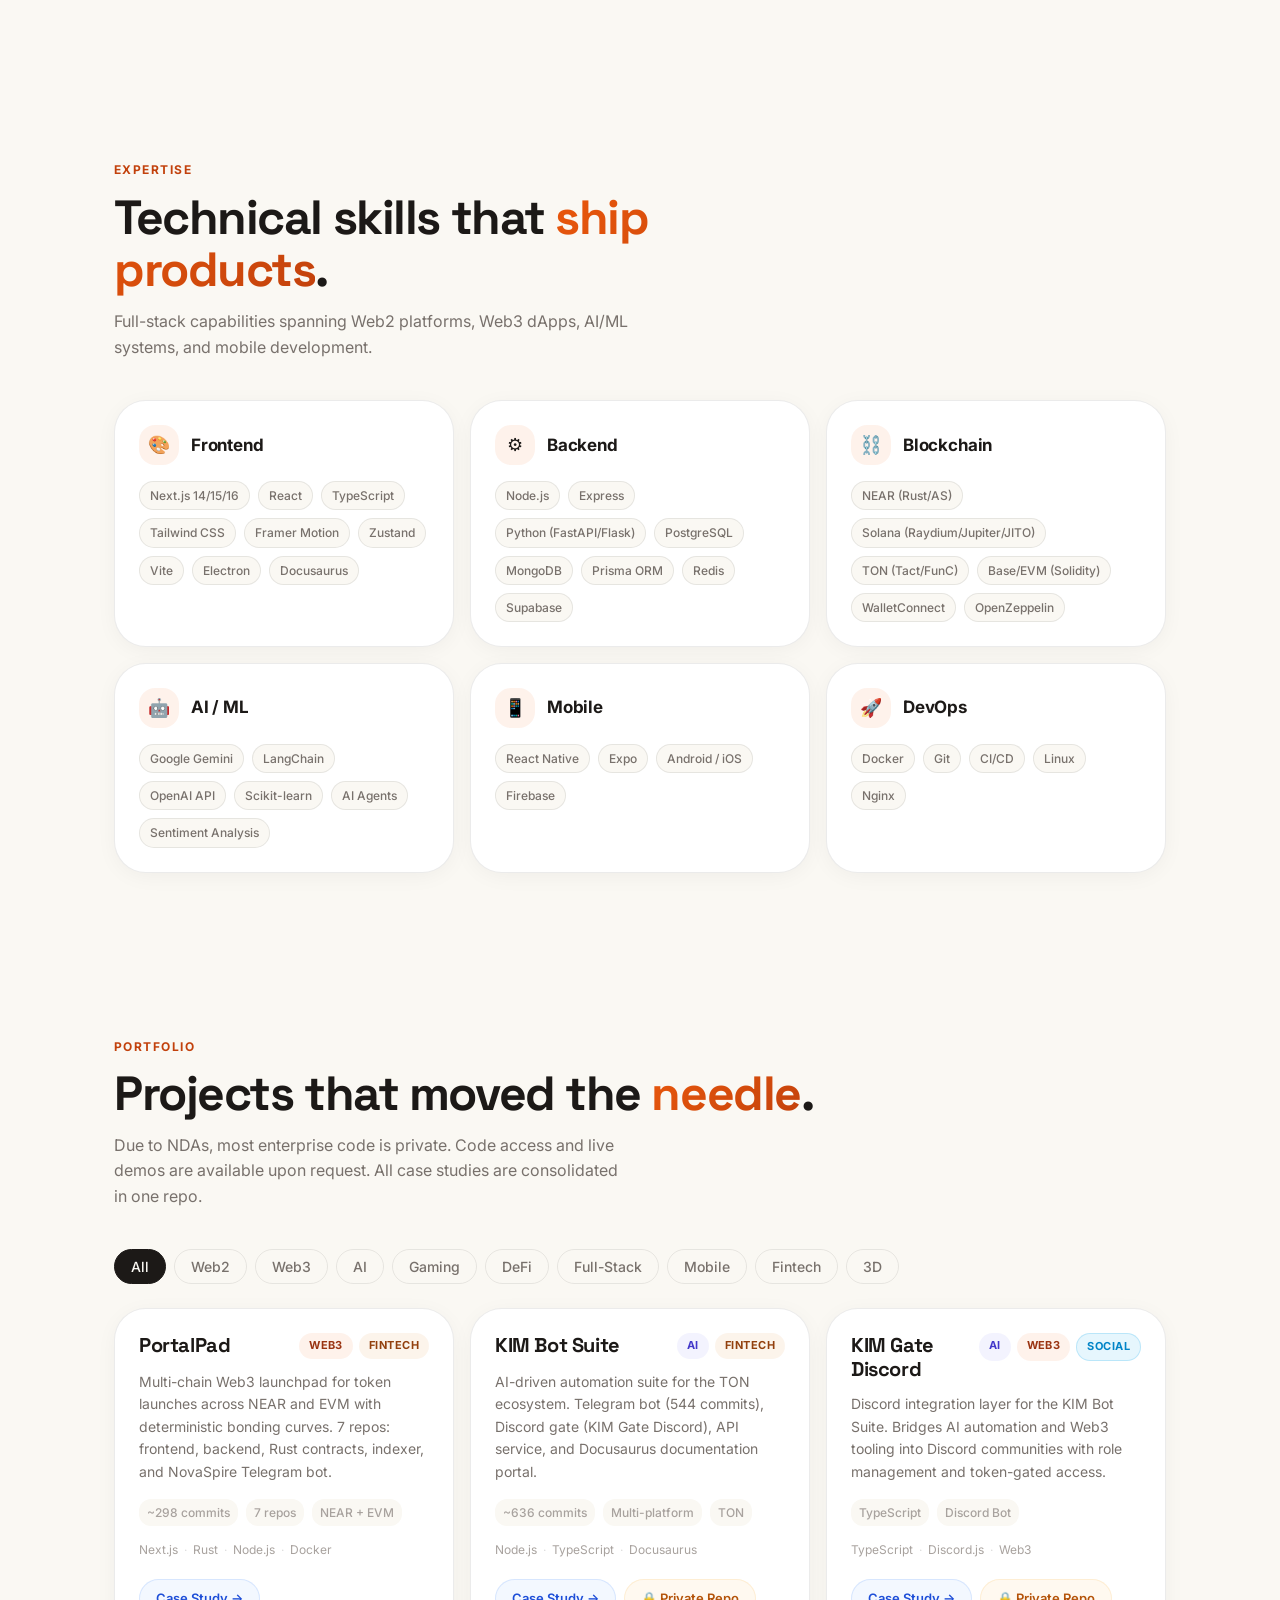
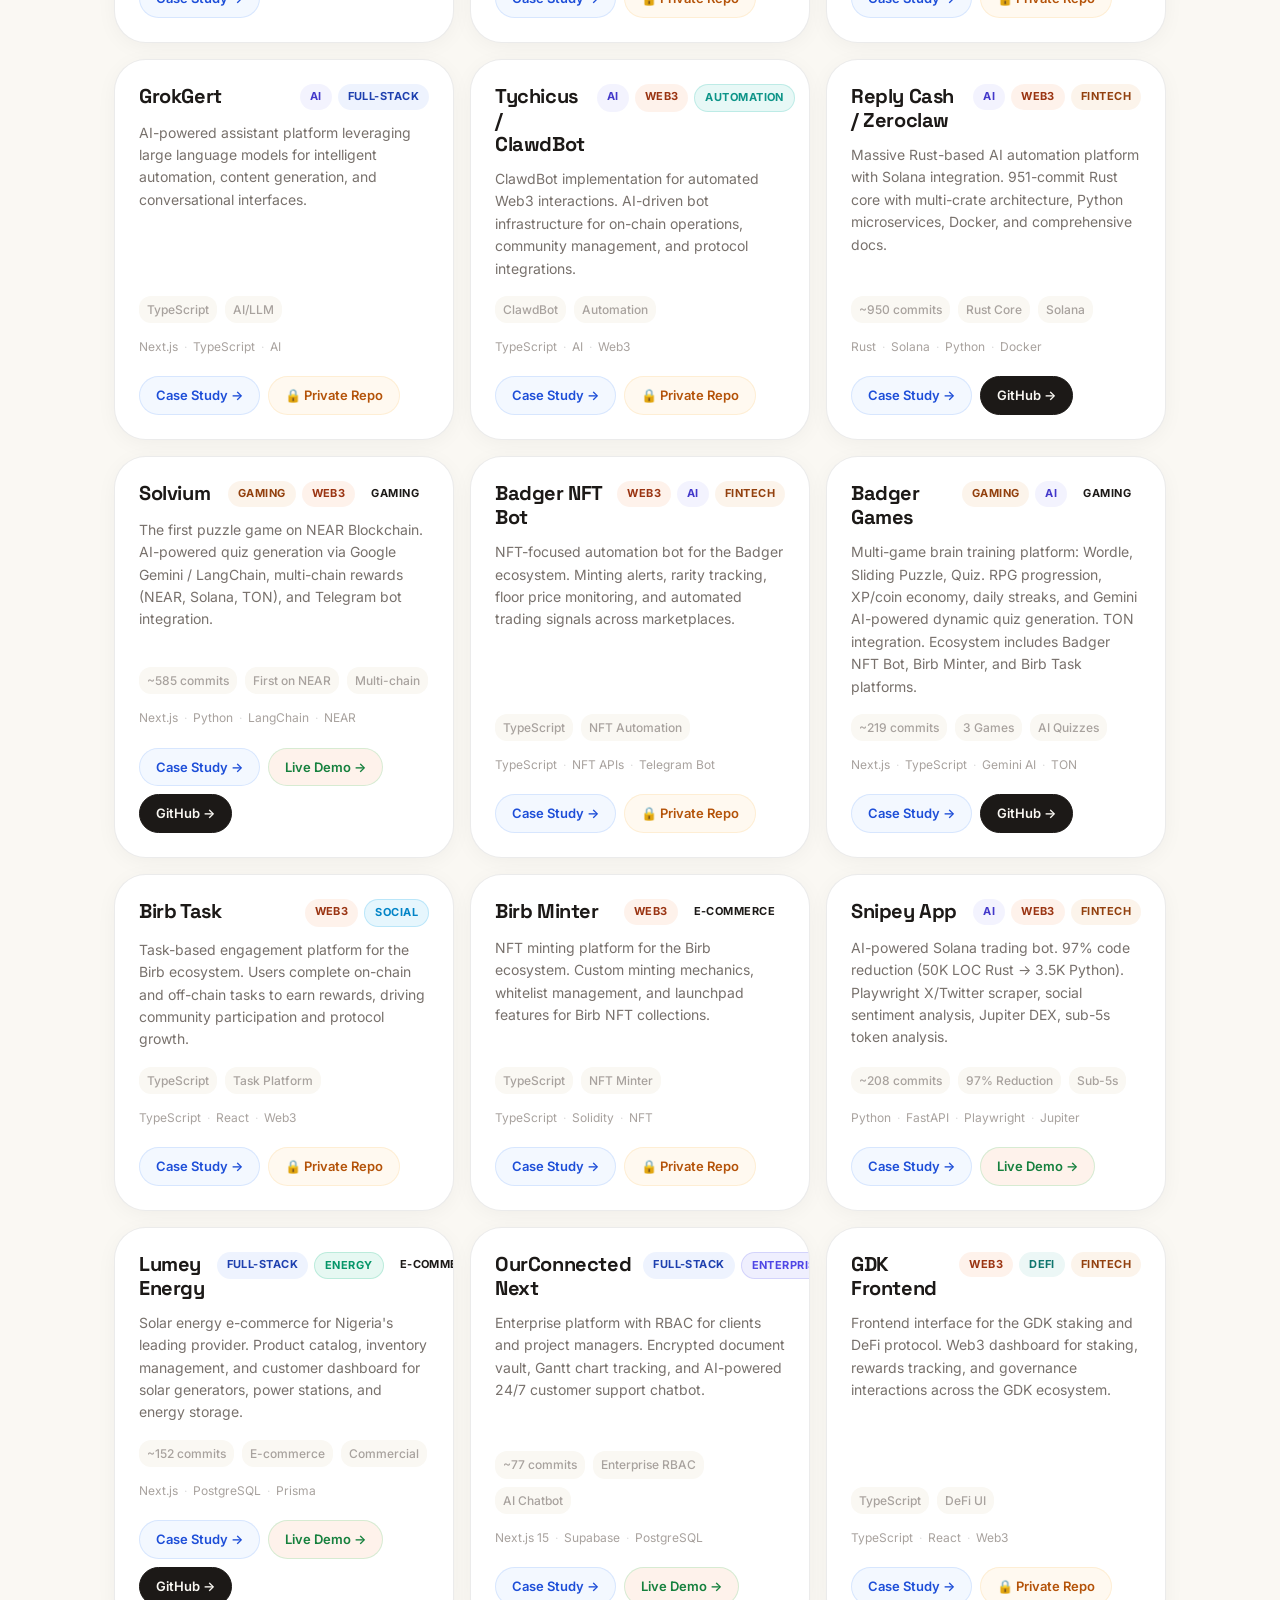
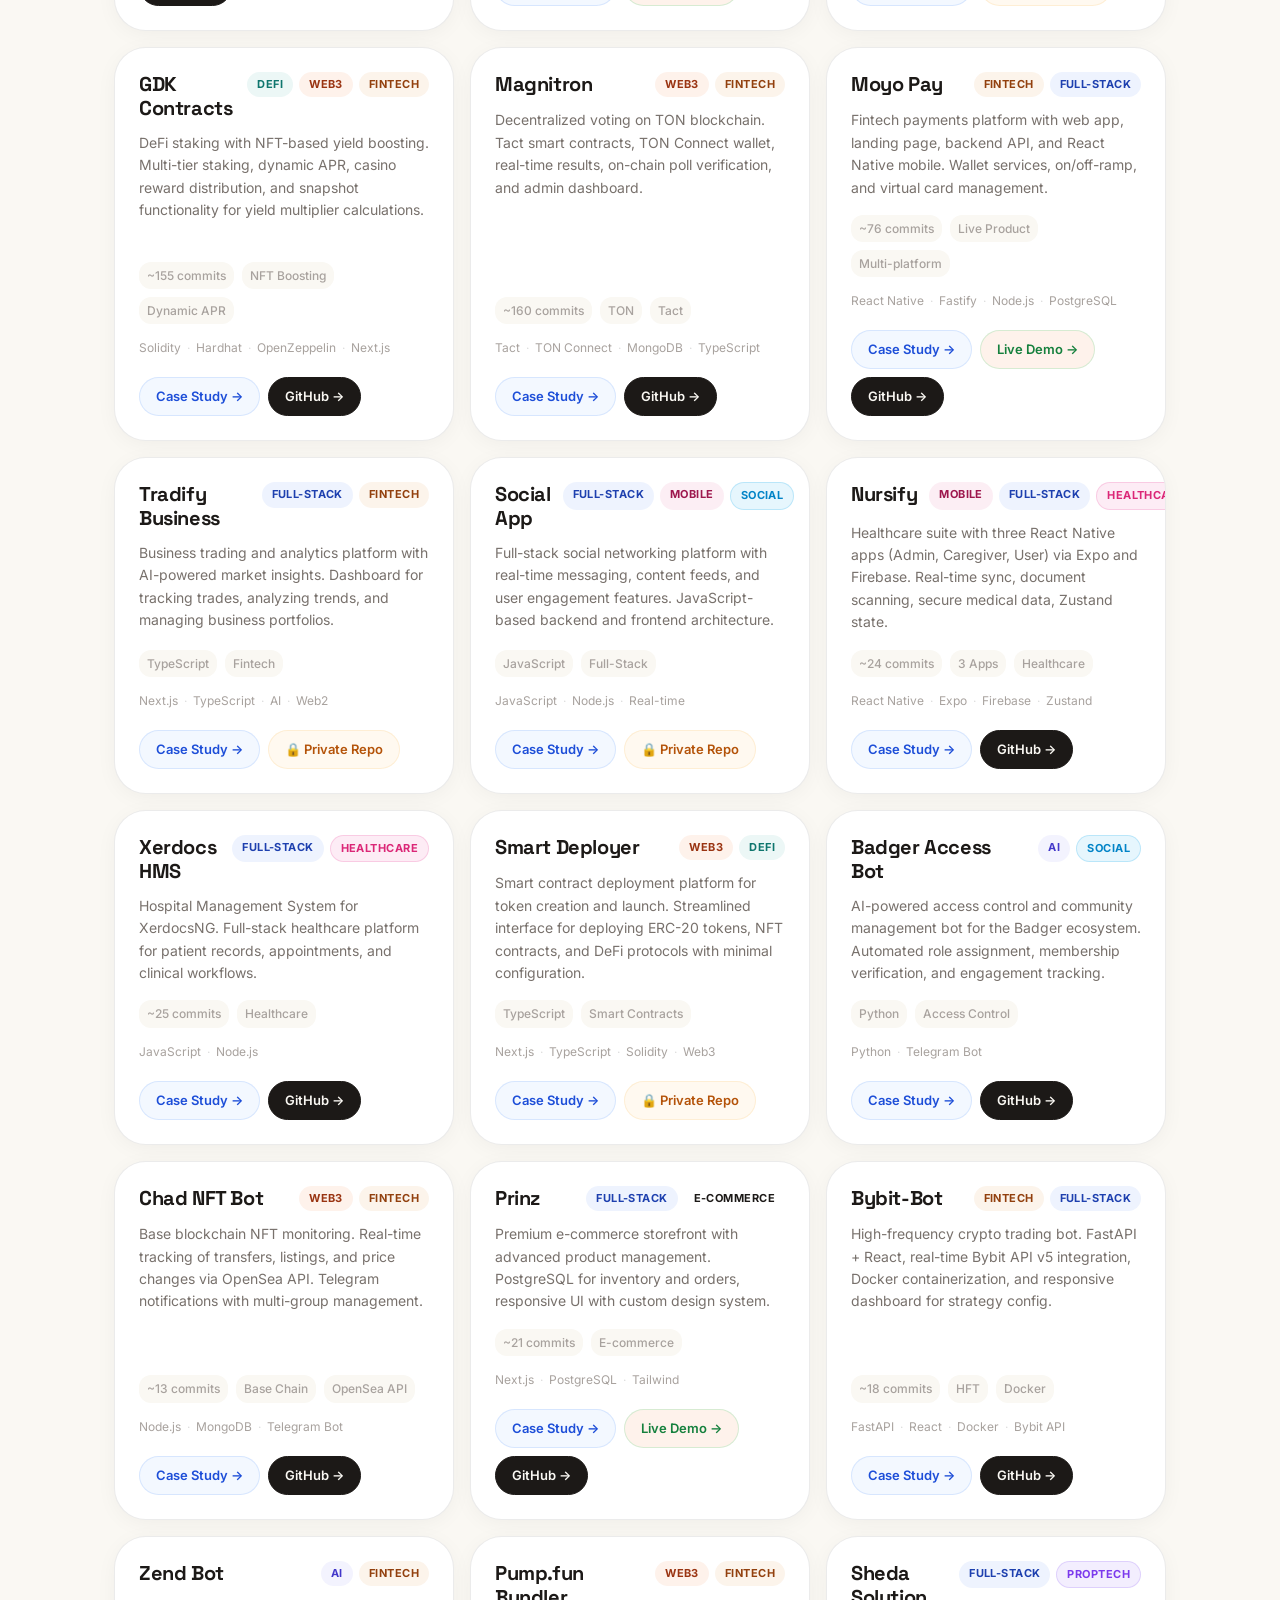
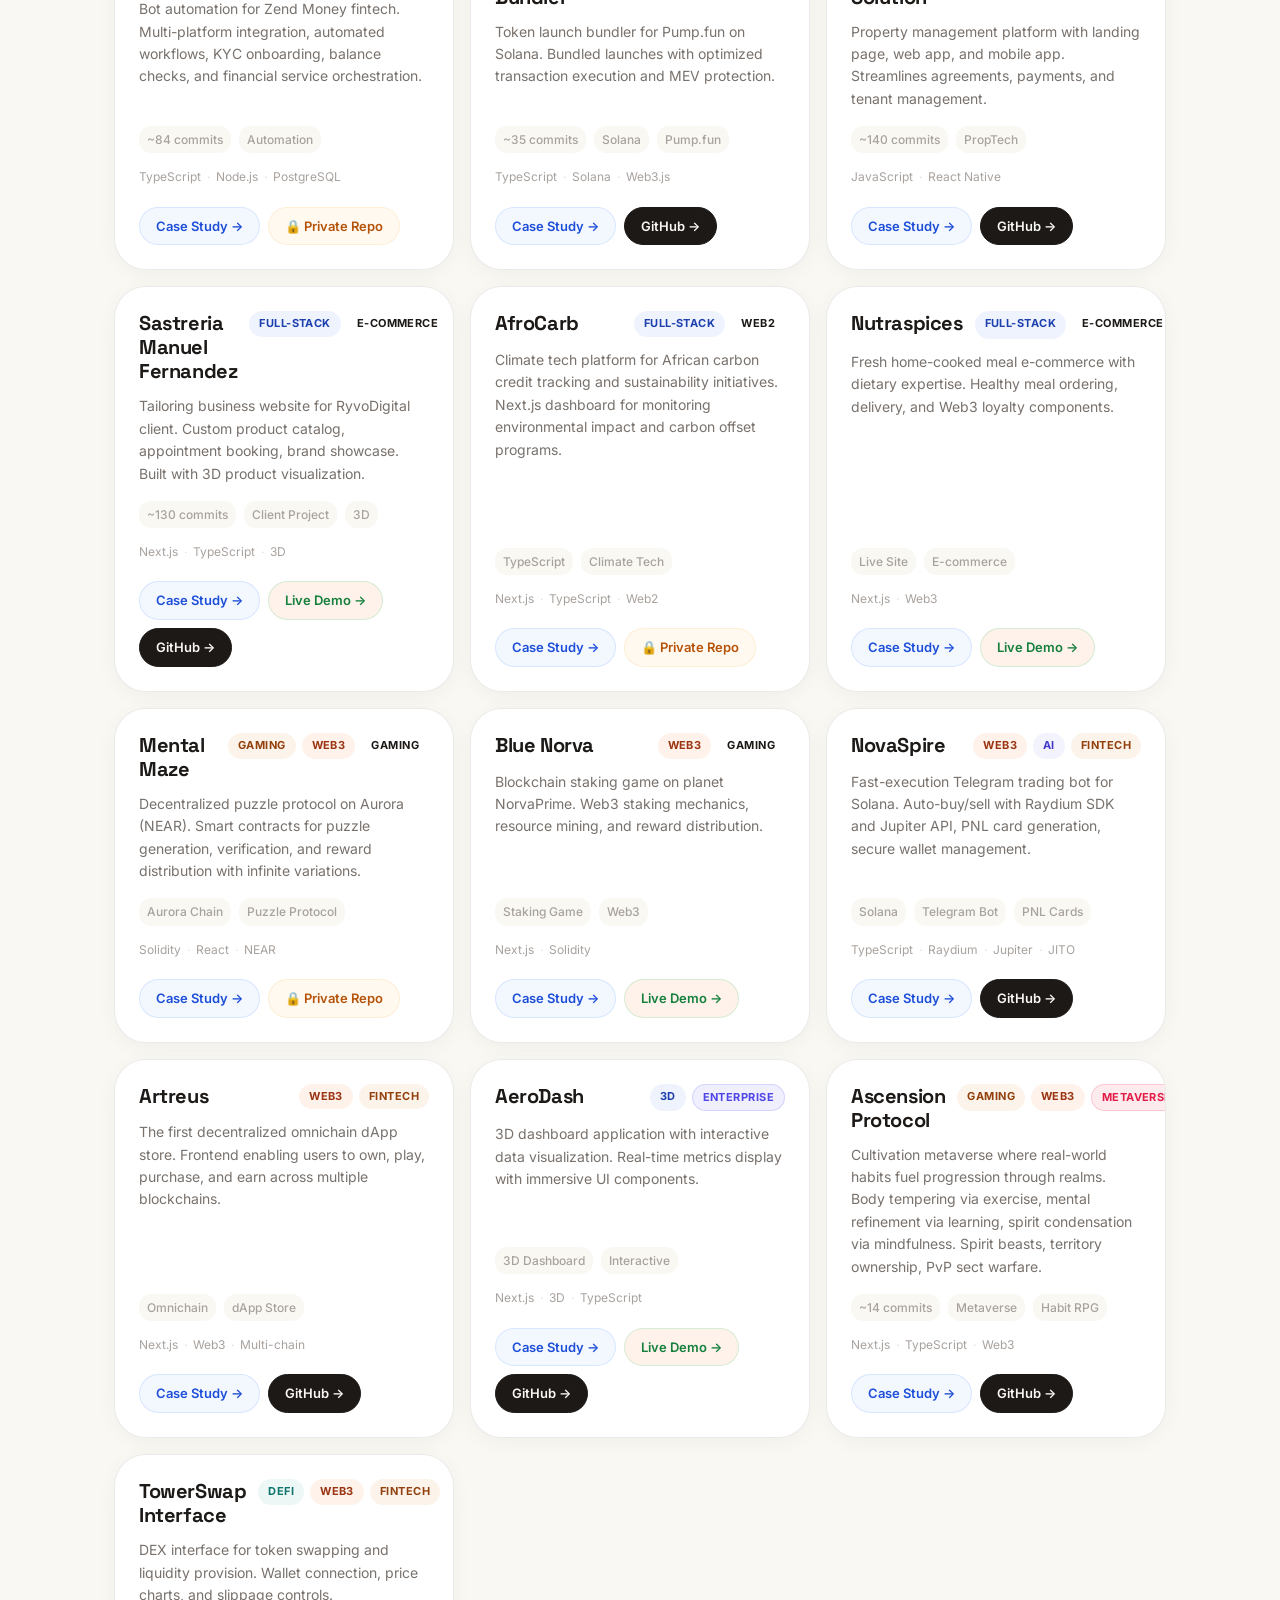
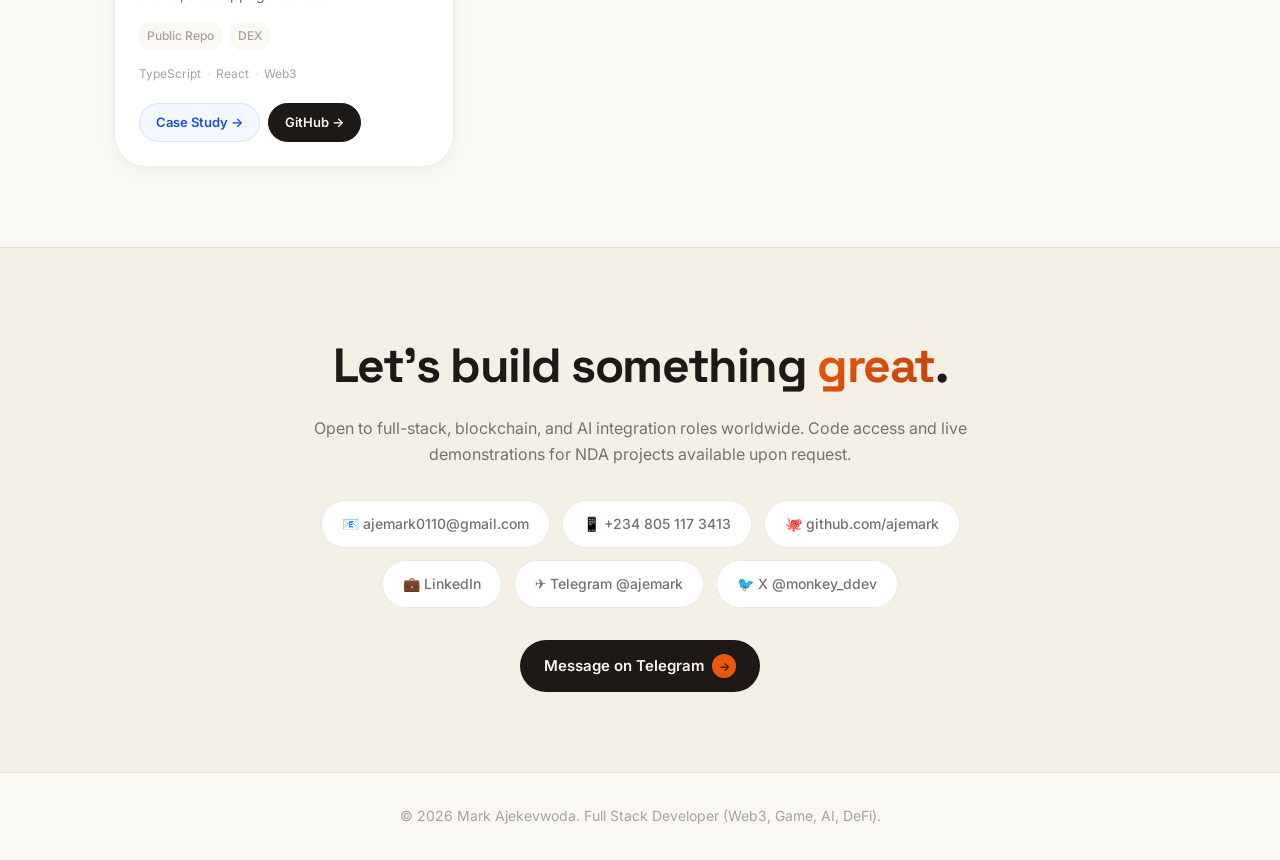
==== commit 2998b978: "Integrate 4 new projects into main project grid with existing projects" ====
--- a/index.html
+++ b/index.html
@@ -329,6 +329,28 @@
         </div>
       </div>
 
+      <!-- GrokGert -->
+      <div class="project-card reveal reveal-delay-1" data-category="ai web2">
+        <div class="project-header">
+          <h3 class="project-name">GrokGert</h3>
+          <div class="project-badges"><span class="badge badge-ai">AI</span><span class="badge badge-fullstack">Full-Stack</span></div>
+        </div>
+        <p class="project-desc">AI-powered assistant platform leveraging large language models for intelligent automation, content generation, and conversational interfaces.</p>
+        <div class="project-metrics">
+          <span class="metric">TypeScript</span>
+          <span class="metric">AI/LLM</span>
+        </div>
+        <div class="project-tech">
+          <span class="tech-tag">Next.js</span>
+          <span class="tech-tag">TypeScript</span>
+          <span class="tech-tag">AI</span>
+        </div>
+        <div class="project-actions">
+          <a href="use-cases.html#grokgert" class="project-link link-case">Case Study →</a>
+          <span class="project-link link-nda">🔒 Private Repo</span>
+        </div>
+      </div>
+
       <!-- Reply / Zeroclaw -->
       <!-- Tychicus / ClawdBot -->
       <div class="project-card reveal" data-category="ai web3">
@@ -660,6 +682,29 @@
         </div>
       </div>
 
+      <!-- Tradify Business -->
+      <div class="project-card reveal" data-category="web2 fintech">
+        <div class="project-header">
+          <h3 class="project-name">Tradify Business</h3>
+          <div class="project-badges"><span class="badge badge-fullstack">Full-Stack</span><span class="badge badge-fintech">Fintech</span></div>
+        </div>
+        <p class="project-desc">Business trading and analytics platform with AI-powered market insights. Dashboard for tracking trades, analyzing trends, and managing business portfolios.</p>
+        <div class="project-metrics">
+          <span class="metric">TypeScript</span>
+          <span class="metric">Fintech</span>
+        </div>
+        <div class="project-tech">
+          <span class="tech-tag">Next.js</span>
+          <span class="tech-tag">TypeScript</span>
+          <span class="tech-tag">AI</span>
+          <span class="tech-tag">Web2</span>
+        </div>
+        <div class="project-actions">
+          <a href="use-cases.html#tradify-business" class="project-link link-case">Case Study →</a>
+          <span class="project-link link-nda">🔒 Private Repo</span>
+        </div>
+      </div>
+
       <!-- Nursify -->
       <!-- Social App -->
       <div class="project-card reveal reveal-delay-1" data-category="mobile full-stack web2">
@@ -728,6 +773,29 @@
         </div>
       </div>
 
+      <!-- Smart Deployer -->
+      <div class="project-card reveal reveal-delay-2" data-category="web3 defi">
+        <div class="project-header">
+          <h3 class="project-name">Smart Deployer</h3>
+          <div class="project-badges"><span class="badge badge-web3">Web3</span><span class="badge badge-defi">DeFi</span></div>
+        </div>
+        <p class="project-desc">Smart contract deployment platform for token creation and launch. Streamlined interface for deploying ERC-20 tokens, NFT contracts, and DeFi protocols with minimal configuration.</p>
+        <div class="project-metrics">
+          <span class="metric">TypeScript</span>
+          <span class="metric">Smart Contracts</span>
+        </div>
+        <div class="project-tech">
+          <span class="tech-tag">Next.js</span>
+          <span class="tech-tag">TypeScript</span>
+          <span class="tech-tag">Solidity</span>
+          <span class="tech-tag">Web3</span>
+        </div>
+        <div class="project-actions">
+          <a href="use-cases.html#smart-deployer" class="project-link link-case">Case Study →</a>
+          <span class="project-link link-nda">🔒 Private Repo</span>
+        </div>
+      </div>
+
       <!-- Badger Access Bot -->
       <div class="project-card reveal reveal-delay-1" data-category="ai">
         <div class="project-header">
@@ -908,6 +976,28 @@
         </div>
       </div>
 
+      <!-- AfroCarb -->
+      <div class="project-card reveal" data-category="web2 fullstack">
+        <div class="project-header">
+          <h3 class="project-name">AfroCarb</h3>
+          <div class="project-badges"><span class="badge badge-fullstack">Full-Stack</span><span class="badge badge-web2">Web2</span></div>
+        </div>
+        <p class="project-desc">Climate tech platform for African carbon credit tracking and sustainability initiatives. Next.js dashboard for monitoring environmental impact and carbon offset programs.</p>
+        <div class="project-metrics">
+          <span class="metric">TypeScript</span>
+          <span class="metric">Climate Tech</span>
+        </div>
+        <div class="project-tech">
+          <span class="tech-tag">Next.js</span>
+          <span class="tech-tag">TypeScript</span>
+          <span class="tech-tag">Web2</span>
+        </div>
+        <div class="project-actions">
+          <a href="use-cases.html#afrocarb" class="project-link link-case">Case Study →</a>
+          <span class="project-link link-nda">🔒 Private Repo</span>
+        </div>
+      </div>
+
       <!-- Nutraspices -->
       <div class="project-card reveal" data-category="fullstack web2">
         <div class="project-header">
@@ -1091,96 +1181,6 @@
 
   <!-- Contact -->
   <section class="contact-section" id="contact">
-      <!-- AfroCarb -->
-      <div class="project-card reveal" data-category="web2 fullstack">
-        <div class="project-header">
-          <h3 class="project-name">AfroCarb</h3>
-          <div class="project-badges"><span class="badge badge-fullstack">Full-Stack</span><span class="badge badge-web2">Web2</span></div>
-        </div>
-        <p class="project-desc">Climate tech platform for African carbon credit tracking and sustainability initiatives. Next.js dashboard for monitoring environmental impact and carbon offset programs.</p>
-        <div class="project-metrics">
-          <span class="metric">TypeScript</span>
-          <span class="metric">Climate Tech</span>
-        </div>
-        <div class="project-tech">
-          <span class="tech-tag">Next.js</span>
-          <span class="tech-tag">TypeScript</span>
-          <span class="tech-tag">Web2</span>
-        </div>
-        <div class="project-actions">
-          <a href="use-cases.html#afrocarb" class="project-link link-case">Case Study →</a>
-          <span class="project-link link-nda">🔒 Private Repo</span>
-        </div>
-      </div>
-
-      <!-- GrokGert -->
-      <div class="project-card reveal reveal-delay-1" data-category="ai web2">
-        <div class="project-header">
-          <h3 class="project-name">GrokGert</h3>
-          <div class="project-badges"><span class="badge badge-ai">AI</span><span class="badge badge-fullstack">Full-Stack</span></div>
-        </div>
-        <p class="project-desc">AI-powered assistant platform leveraging large language models for intelligent automation, content generation, and conversational interfaces.</p>
-        <div class="project-metrics">
-          <span class="metric">TypeScript</span>
-          <span class="metric">AI/LLM</span>
-        </div>
-        <div class="project-tech">
-          <span class="tech-tag">Next.js</span>
-          <span class="tech-tag">TypeScript</span>
-          <span class="tech-tag">AI</span>
-        </div>
-        <div class="project-actions">
-          <a href="use-cases.html#grokgert" class="project-link link-case">Case Study →</a>
-          <span class="project-link link-nda">🔒 Private Repo</span>
-        </div>
-      </div>
-
-      <!-- Smart Deployer -->
-      <div class="project-card reveal reveal-delay-2" data-category="web3 defi">
-        <div class="project-header">
-          <h3 class="project-name">Smart Deployer</h3>
-          <div class="project-badges"><span class="badge badge-web3">Web3</span><span class="badge badge-defi">DeFi</span></div>
-        </div>
-        <p class="project-desc">Smart contract deployment platform for token creation and launch. Streamlined interface for deploying ERC-20 tokens, NFT contracts, and DeFi protocols with minimal configuration.</p>
-        <div class="project-metrics">
-          <span class="metric">TypeScript</span>
-          <span class="metric">Smart Contracts</span>
-        </div>
-        <div class="project-tech">
-          <span class="tech-tag">Next.js</span>
-          <span class="tech-tag">TypeScript</span>
-          <span class="tech-tag">Solidity</span>
-          <span class="tech-tag">Web3</span>
-        </div>
-        <div class="project-actions">
-          <a href="use-cases.html#smart-deployer" class="project-link link-case">Case Study →</a>
-          <span class="project-link link-nda">🔒 Private Repo</span>
-        </div>
-      </div>
-
-      <!-- Tradify Business -->
-      <div class="project-card reveal" data-category="web2 fintech">
-        <div class="project-header">
-          <h3 class="project-name">Tradify Business</h3>
-          <div class="project-badges"><span class="badge badge-fullstack">Full-Stack</span><span class="badge badge-fintech">Fintech</span></div>
-        </div>
-        <p class="project-desc">Business trading and analytics platform with AI-powered market insights. Dashboard for tracking trades, analyzing trends, and managing business portfolios.</p>
-        <div class="project-metrics">
-          <span class="metric">TypeScript</span>
-          <span class="metric">Fintech</span>
-        </div>
-        <div class="project-tech">
-          <span class="tech-tag">Next.js</span>
-          <span class="tech-tag">TypeScript</span>
-          <span class="tech-tag">AI</span>
-          <span class="tech-tag">Web2</span>
-        </div>
-        <div class="project-actions">
-          <a href="use-cases.html#tradify-business" class="project-link link-case">Case Study →</a>
-          <span class="project-link link-nda">🔒 Private Repo</span>
-        </div>
-      </div>
-
         <div class="contact-inner reveal">
       <h2 class="contact-title">Let's build something <span class="gradient-text">great</span>.</h2>
       <p class="contact-subtitle">
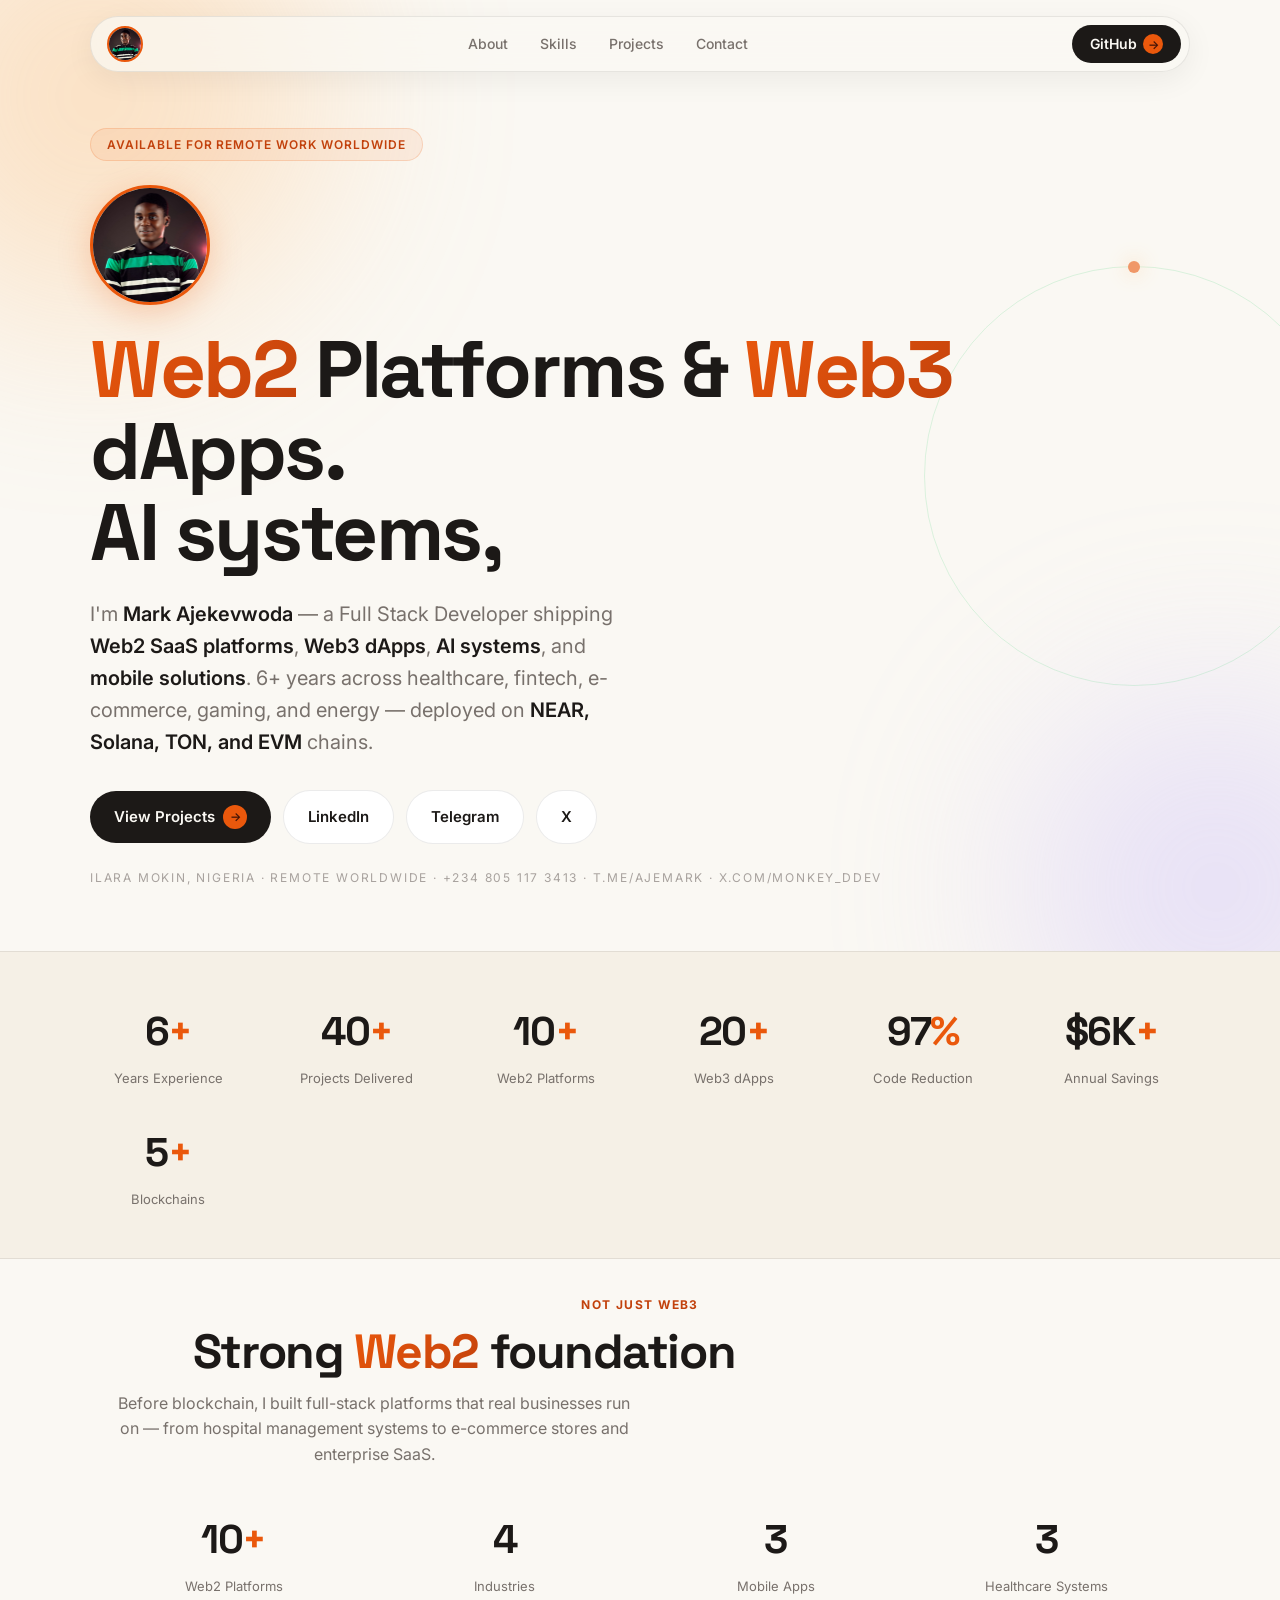
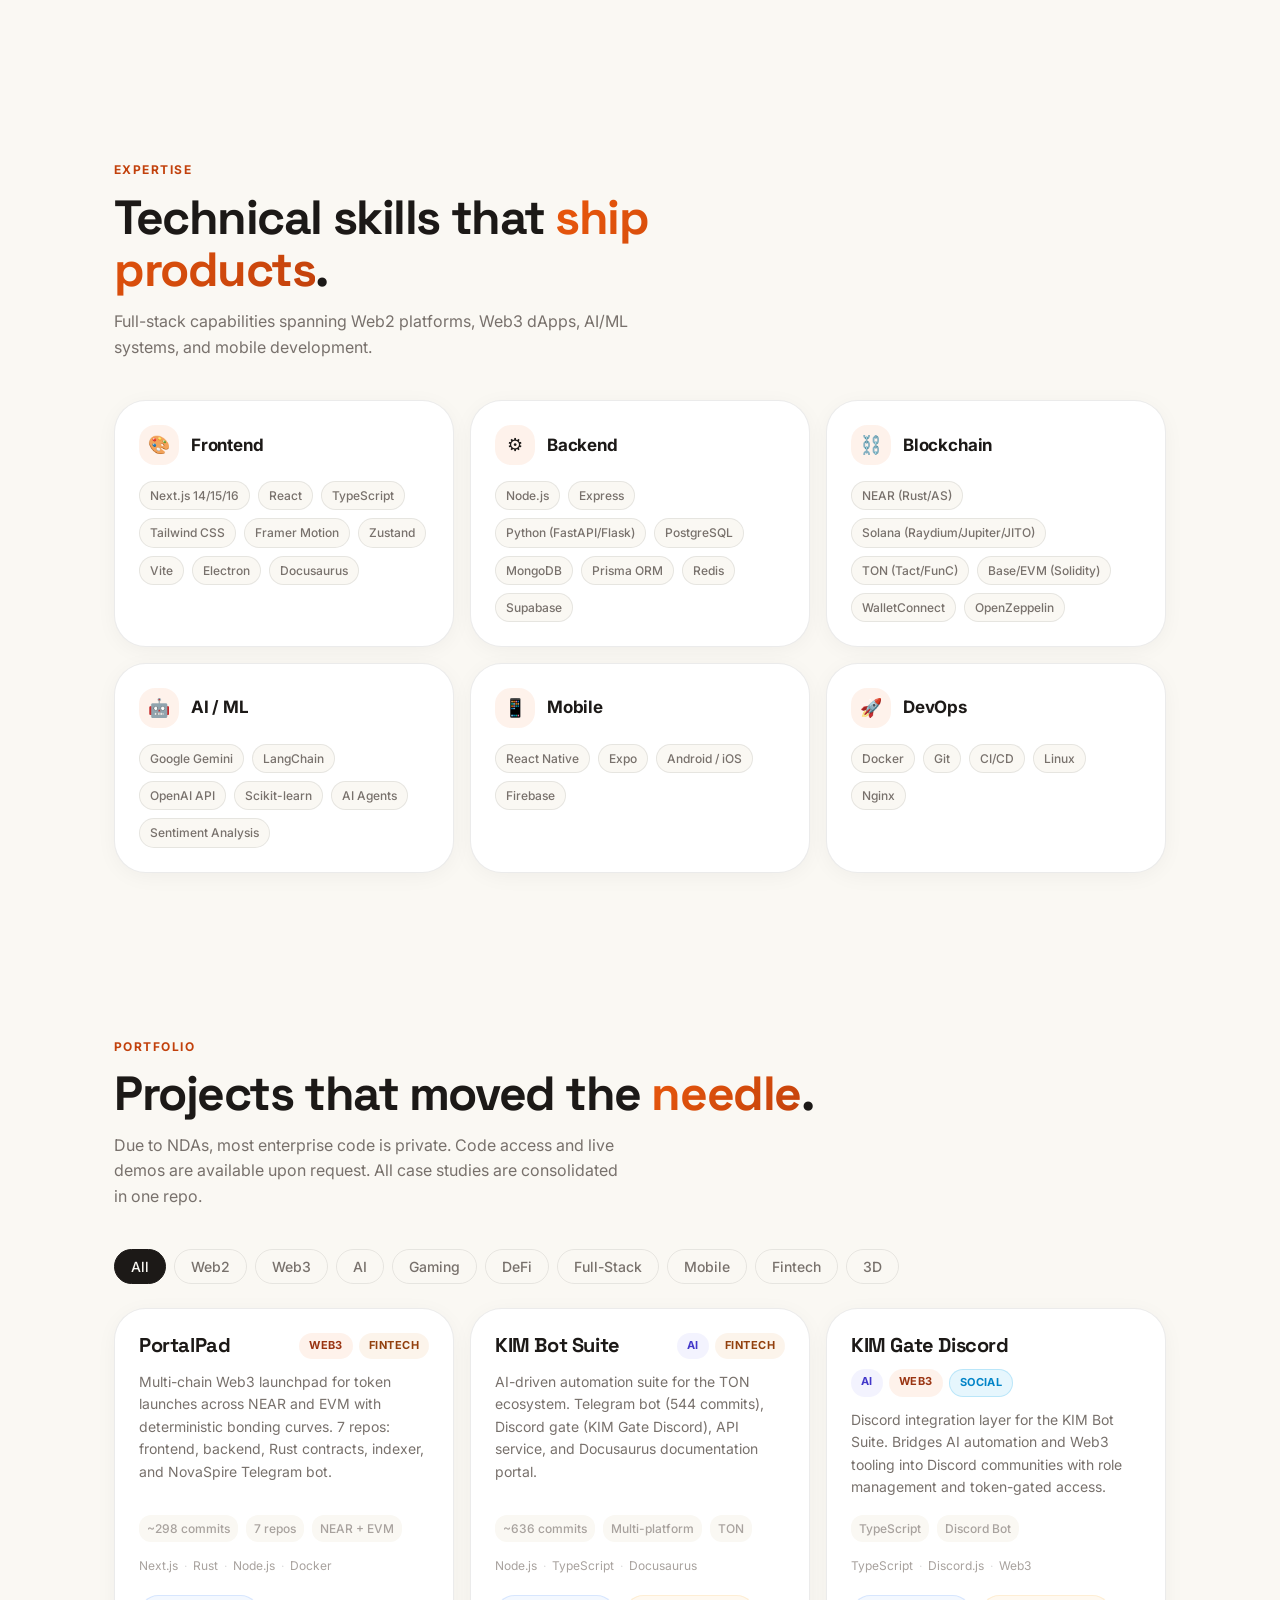
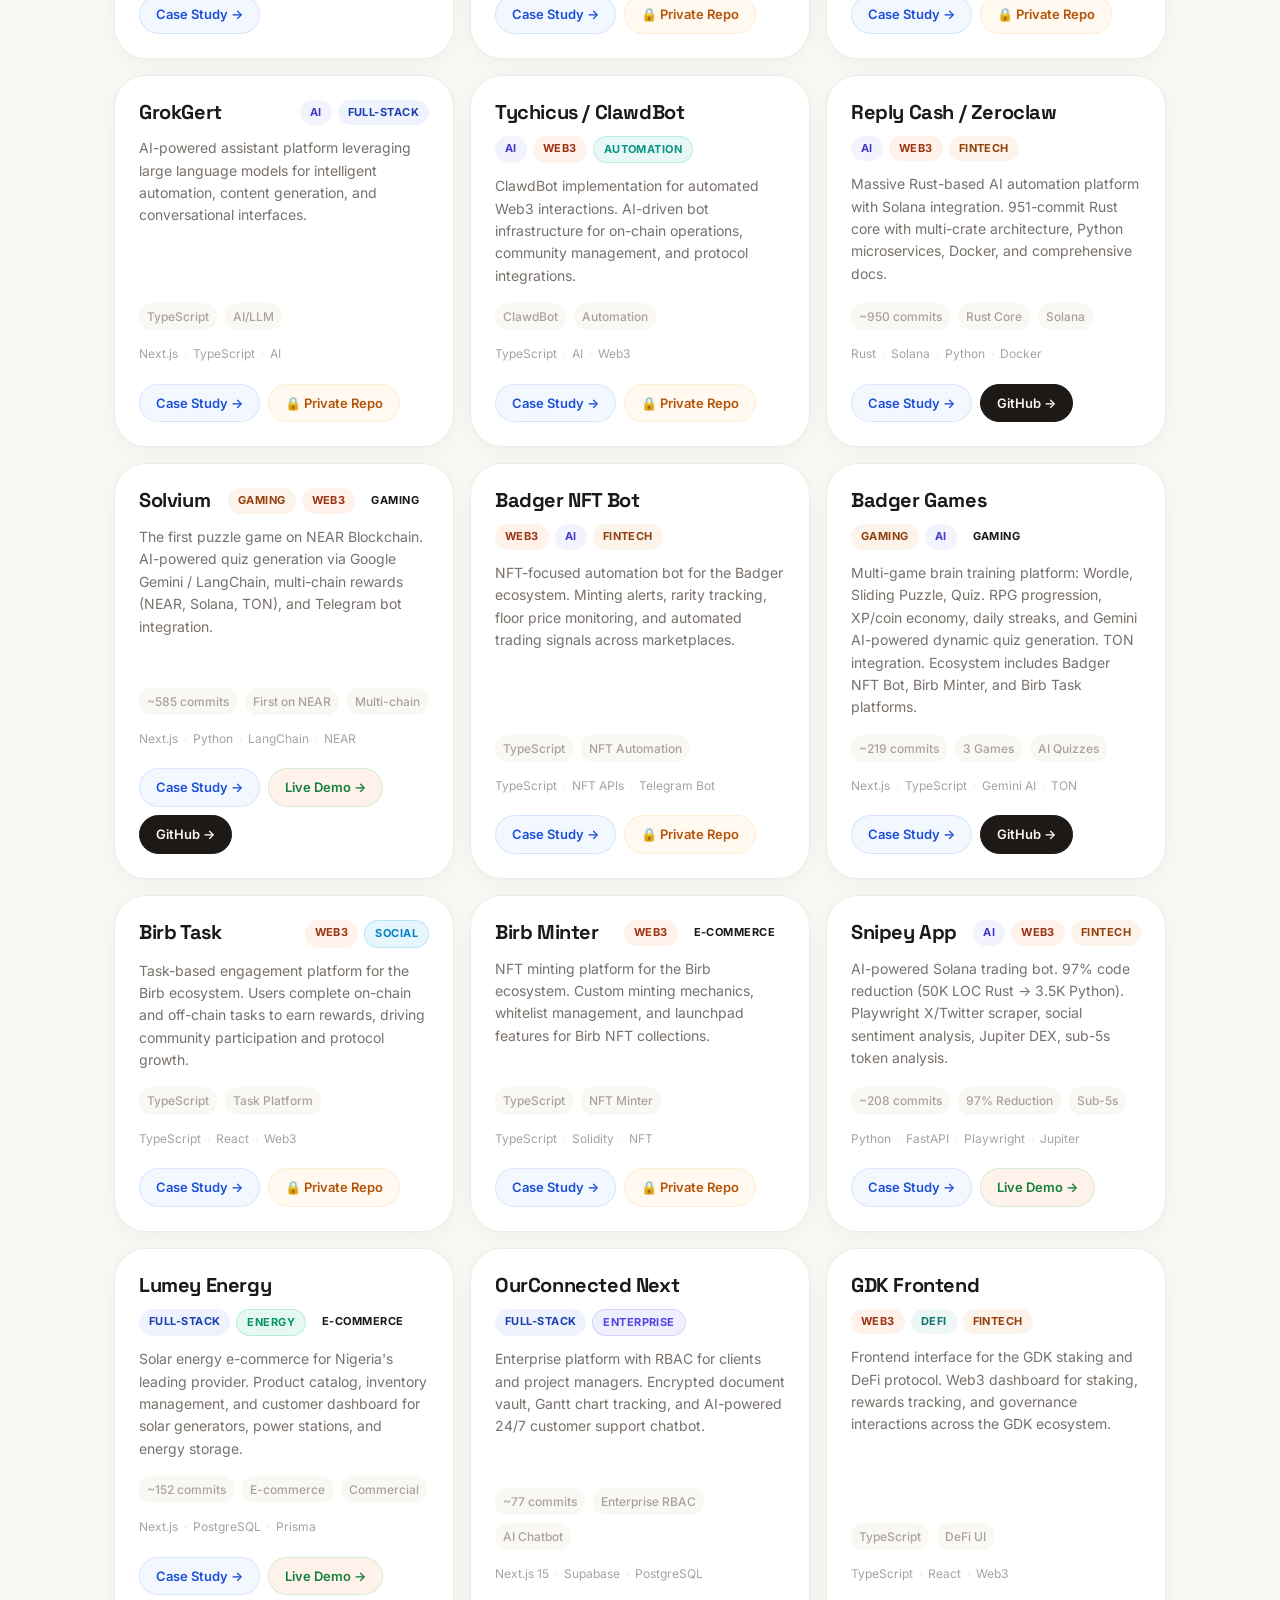
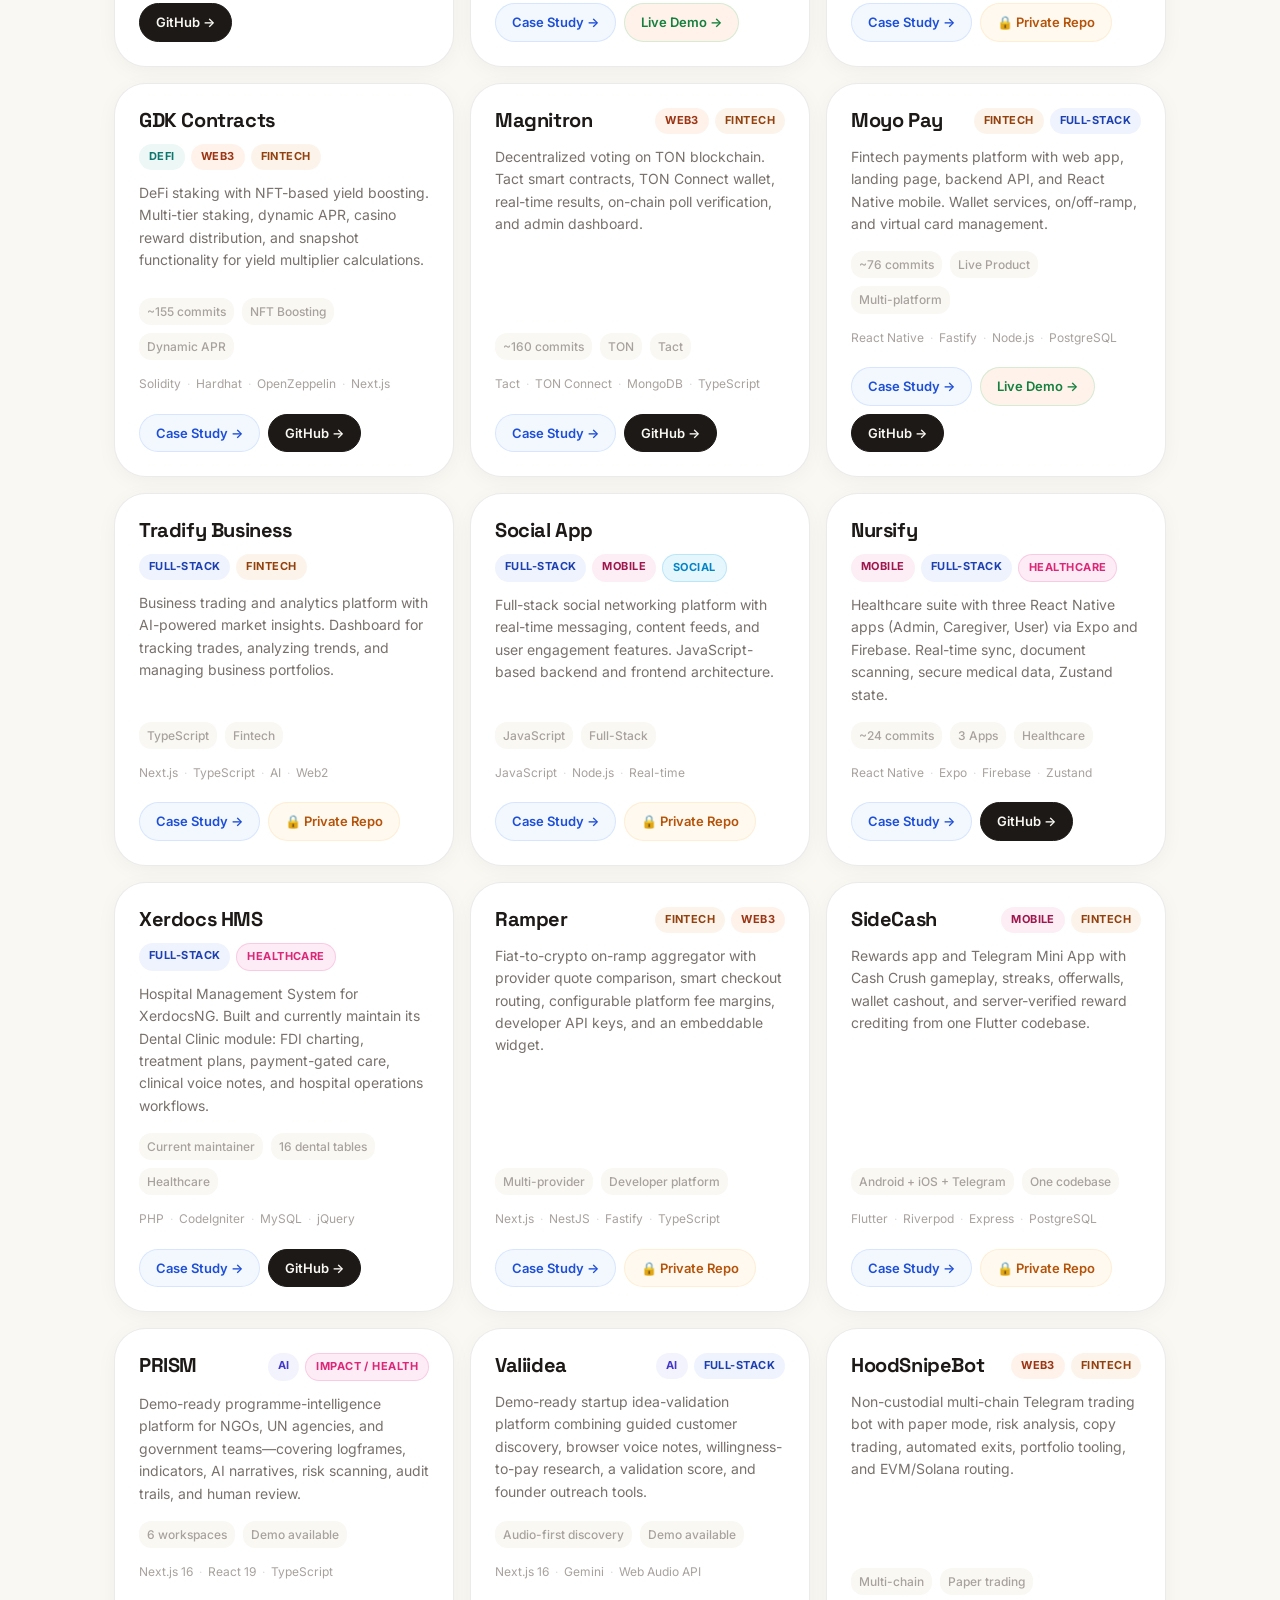
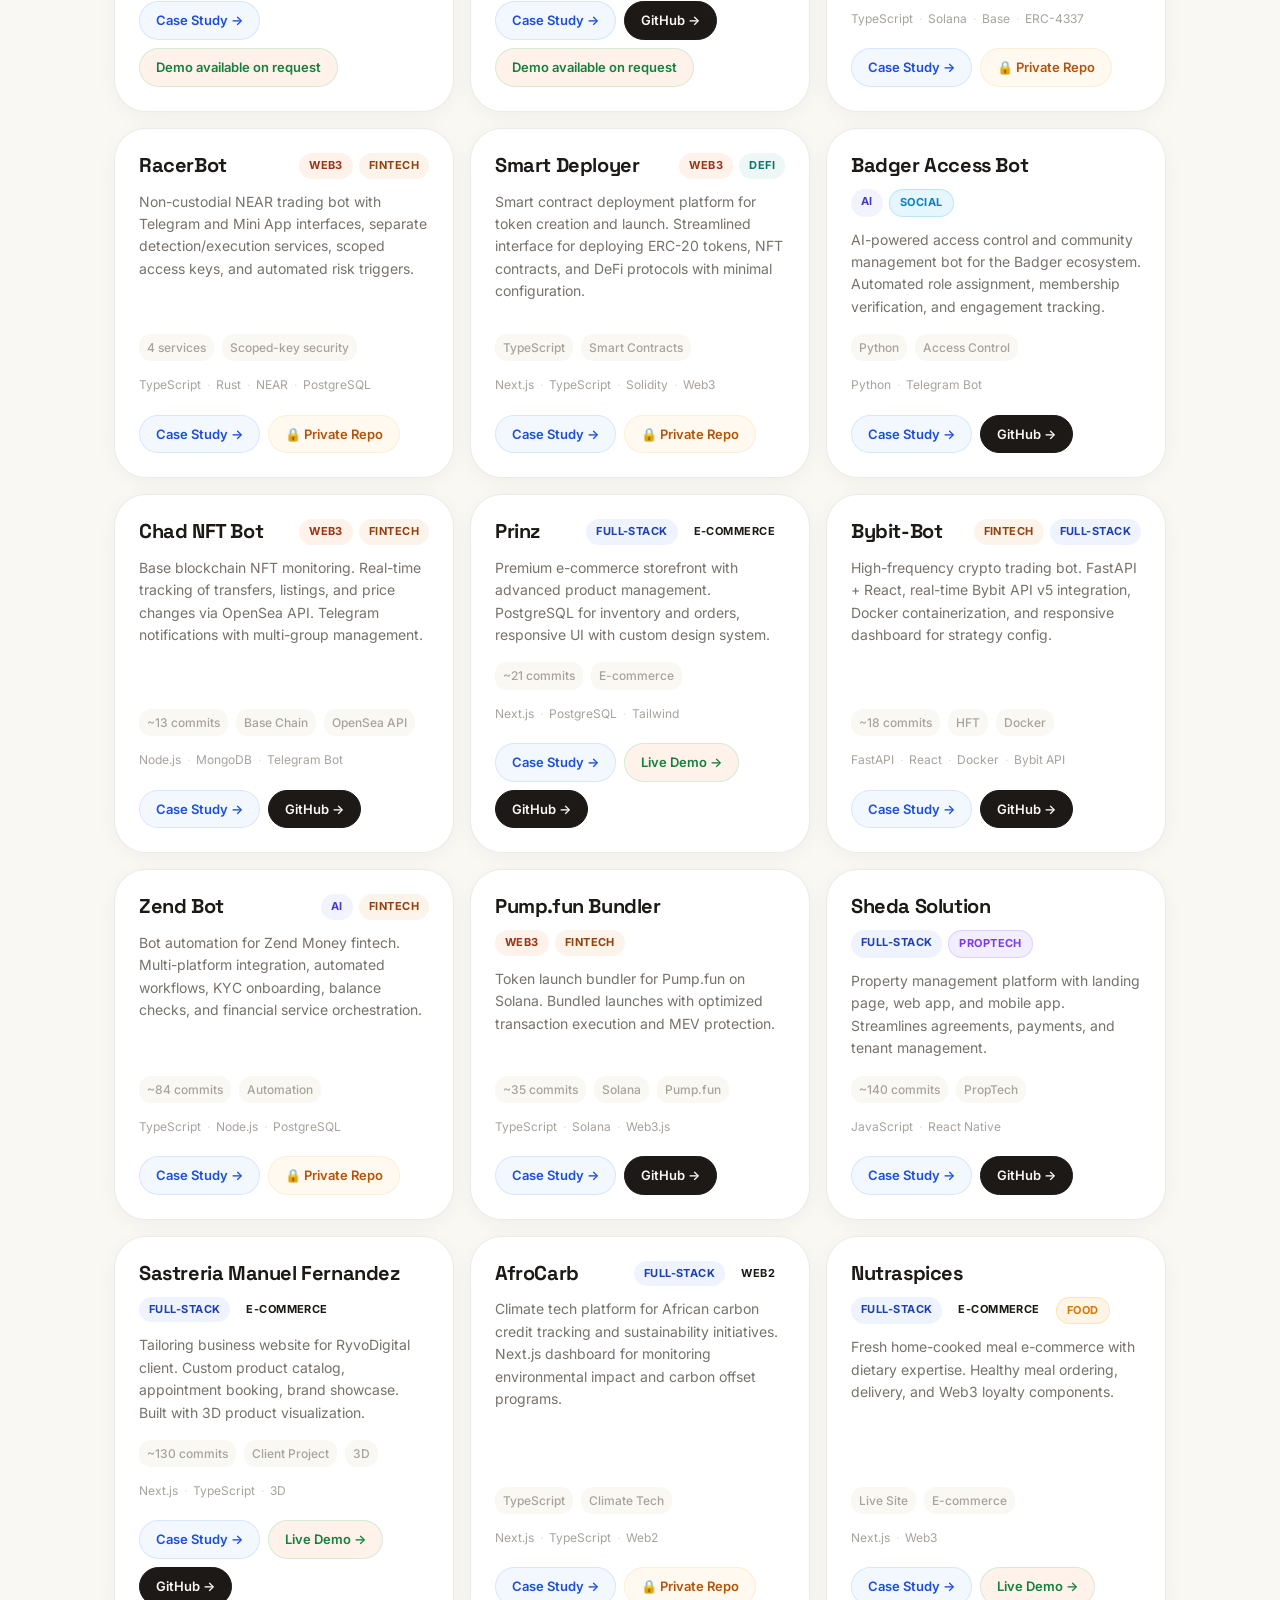
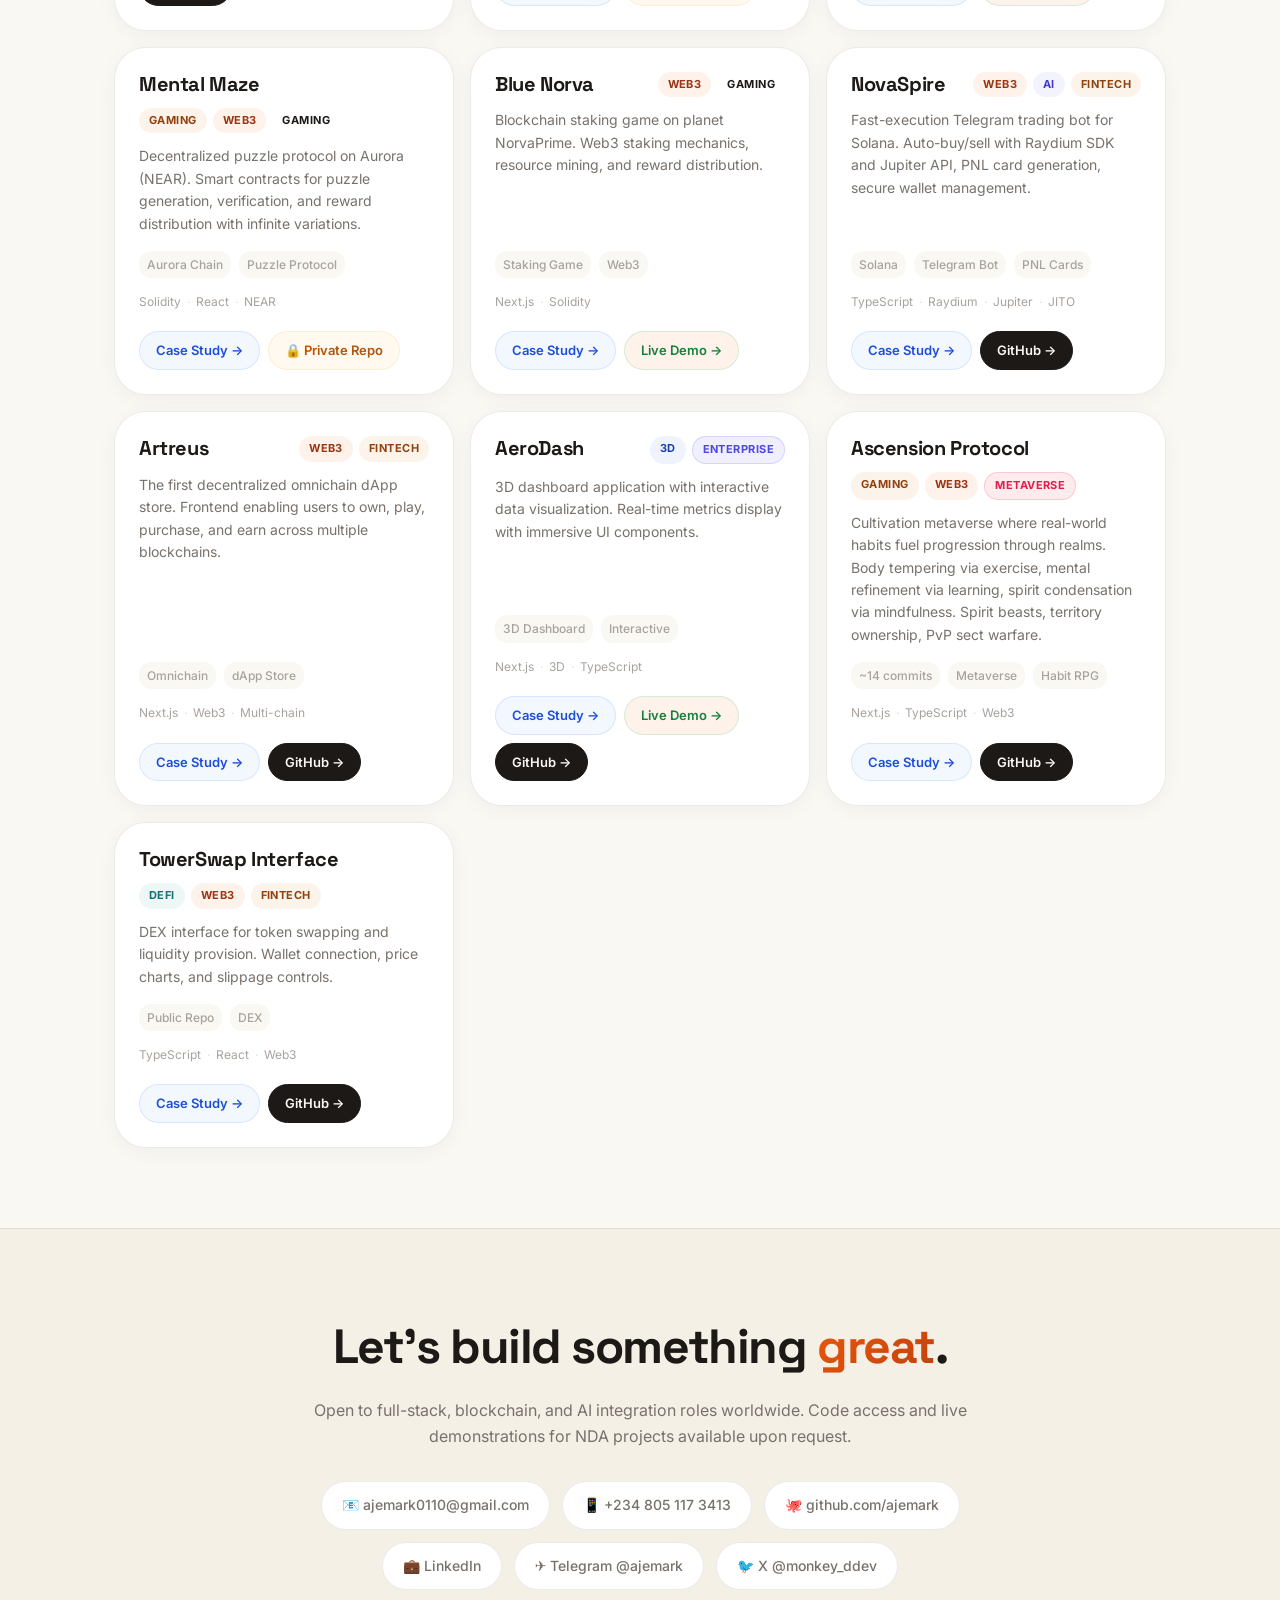
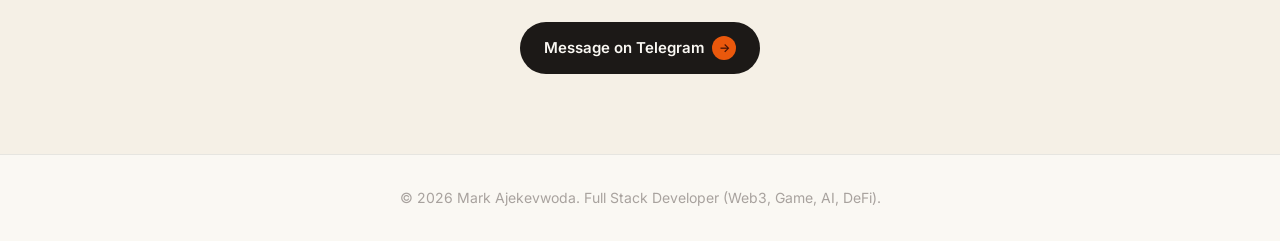
==== commit 818ae1c3: "Add current portfolio projects and Xerdocs updates" ====
--- a/index.html
+++ b/index.html
@@ -127,7 +127,7 @@
         <div class="stat-label">Mobile Apps</div>
       </div>
       <div class="stat-item reveal reveal-delay-3">
-        <div class="stat-number">2<span></span></div>
+        <div class="stat-number">3<span></span></div>
         <div class="stat-label">Healthcare Systems</div>
       </div>
     </div>
@@ -758,19 +758,94 @@
           <h3 class="project-name">Xerdocs HMS</h3>
           <div class="project-badges"><span class="badge badge-fullstack">Full-Stack</span><span class="badge badge-healthcare">Healthcare</span></div>
         </div>
-        <p class="project-desc">Hospital Management System for XerdocsNG. Full-stack healthcare platform for patient records, appointments, and clinical workflows.</p>
-        <div class="project-metrics">
-          <span class="metric">~25 commits</span>
+        <p class="project-desc">Hospital Management System for XerdocsNG. Built and currently maintain its Dental Clinic module: FDI charting, treatment plans, payment-gated care, clinical voice notes, and hospital operations workflows.</p>
+        <div class="project-metrics">
+          <span class="metric">Current maintainer</span>
+          <span class="metric">16 dental tables</span>
           <span class="metric">Healthcare</span>
         </div>
         <div class="project-tech">
-          <span class="tech-tag">JavaScript</span>
-          <span class="tech-tag">Node.js</span>
+          <span class="tech-tag">PHP</span>
+          <span class="tech-tag">CodeIgniter</span>
+          <span class="tech-tag">MySQL</span>
+          <span class="tech-tag">jQuery</span>
         </div>
         <div class="project-actions">
           <a href="use-cases.html#xerdocs" target="_blank" rel="noopener" class="project-link link-case">Case Study →</a>
           <a href="https://github.com/XerdocsNG/XerdocsHMS" target="_blank" rel="noopener" class="project-link link-github">GitHub →</a>
         </div>
+      </div>
+
+      <!-- Ramper -->
+      <div class="project-card reveal reveal-delay-1" data-category="fintech web3 fullstack">
+        <div class="project-header">
+          <h3 class="project-name">Ramper</h3>
+          <div class="project-badges"><span class="badge badge-fintech">Fintech</span><span class="badge badge-web3">Web3</span></div>
+        </div>
+        <p class="project-desc">Fiat-to-crypto on-ramp aggregator with provider quote comparison, smart checkout routing, configurable platform fee margins, developer API keys, and an embeddable widget.</p>
+        <div class="project-metrics"><span class="metric">Multi-provider</span><span class="metric">Developer platform</span></div>
+        <div class="project-tech"><span class="tech-tag">Next.js</span><span class="tech-tag">NestJS</span><span class="tech-tag">Fastify</span><span class="tech-tag">TypeScript</span></div>
+        <div class="project-actions"><a href="use-cases.html#ramper" target="_blank" rel="noopener" class="project-link link-case">Case Study →</a><span class="project-link link-nda">🔒 Private Repo</span></div>
+      </div>
+
+      <!-- SideCash -->
+      <div class="project-card reveal reveal-delay-2" data-category="mobile fintech fullstack">
+        <div class="project-header">
+          <h3 class="project-name">SideCash</h3>
+          <div class="project-badges"><span class="badge badge-mobile">Mobile</span><span class="badge badge-fintech">Fintech</span></div>
+        </div>
+        <p class="project-desc">Rewards app and Telegram Mini App with Cash Crush gameplay, streaks, offerwalls, wallet cashout, and server-verified reward crediting from one Flutter codebase.</p>
+        <div class="project-metrics"><span class="metric">Android + iOS + Telegram</span><span class="metric">One codebase</span></div>
+        <div class="project-tech"><span class="tech-tag">Flutter</span><span class="tech-tag">Riverpod</span><span class="tech-tag">Express</span><span class="tech-tag">PostgreSQL</span></div>
+        <div class="project-actions"><a href="use-cases.html#sidecash" target="_blank" rel="noopener" class="project-link link-case">Case Study →</a><span class="project-link link-nda">🔒 Private Repo</span></div>
+      </div>
+
+      <!-- PRISM -->
+      <div class="project-card reveal" data-category="ai fullstack web2">
+        <div class="project-header">
+          <h3 class="project-name">PRISM</h3>
+          <div class="project-badges"><span class="badge badge-ai">AI</span><span class="badge badge-healthcare">Impact / Health</span></div>
+        </div>
+        <p class="project-desc">Demo-ready programme-intelligence platform for NGOs, UN agencies, and government teams—covering logframes, indicators, AI narratives, risk scanning, audit trails, and human review.</p>
+        <div class="project-metrics"><span class="metric">6 workspaces</span><span class="metric">Demo available</span></div>
+        <div class="project-tech"><span class="tech-tag">Next.js 16</span><span class="tech-tag">React 19</span><span class="tech-tag">TypeScript</span></div>
+        <div class="project-actions"><a href="use-cases.html#prism" target="_blank" rel="noopener" class="project-link link-case">Case Study →</a><span class="project-link link-live">Demo available on request</span></div>
+      </div>
+
+      <!-- Valiidea -->
+      <div class="project-card reveal reveal-delay-1" data-category="ai web2 fullstack">
+        <div class="project-header">
+          <h3 class="project-name">Valiidea</h3>
+          <div class="project-badges"><span class="badge badge-ai">AI</span><span class="badge badge-fullstack">Full-Stack</span></div>
+        </div>
+        <p class="project-desc">Demo-ready startup idea-validation platform combining guided customer discovery, browser voice notes, willingness-to-pay research, a validation score, and founder outreach tools.</p>
+        <div class="project-metrics"><span class="metric">Audio-first discovery</span><span class="metric">Demo available</span></div>
+        <div class="project-tech"><span class="tech-tag">Next.js 16</span><span class="tech-tag">Gemini</span><span class="tech-tag">Web Audio API</span></div>
+        <div class="project-actions"><a href="use-cases.html#valiidea" target="_blank" rel="noopener" class="project-link link-case">Case Study →</a><a href="https://github.com/Ajemark/valiidea" target="_blank" rel="noopener" class="project-link link-github">GitHub →</a><span class="project-link link-live">Demo available on request</span></div>
+      </div>
+
+      <!-- HoodSnipeBot -->
+      <div class="project-card reveal reveal-delay-2" data-category="web3 fintech ai">
+        <div class="project-header">
+          <h3 class="project-name">HoodSnipeBot</h3>
+          <div class="project-badges"><span class="badge badge-web3">Web3</span><span class="badge badge-fintech">Fintech</span></div>
+        </div>
+        <p class="project-desc">Non-custodial multi-chain Telegram trading bot with paper mode, risk analysis, copy trading, automated exits, portfolio tooling, and EVM/Solana routing.</p>
+        <div class="project-metrics"><span class="metric">Multi-chain</span><span class="metric">Paper trading</span></div>
+        <div class="project-tech"><span class="tech-tag">TypeScript</span><span class="tech-tag">Solana</span><span class="tech-tag">Base</span><span class="tech-tag">ERC-4337</span></div>
+        <div class="project-actions"><a href="use-cases.html#hoodsnipebot" target="_blank" rel="noopener" class="project-link link-case">Case Study →</a><span class="project-link link-nda">🔒 Private Repo</span></div>
+      </div>
+
+      <!-- RacerBot -->
+      <div class="project-card reveal" data-category="web3 fintech fullstack">
+        <div class="project-header">
+          <h3 class="project-name">RacerBot</h3>
+          <div class="project-badges"><span class="badge badge-web3">Web3</span><span class="badge badge-fintech">Fintech</span></div>
+        </div>
+        <p class="project-desc">Non-custodial NEAR trading bot with Telegram and Mini App interfaces, separate detection/execution services, scoped access keys, and automated risk triggers.</p>
+        <div class="project-metrics"><span class="metric">4 services</span><span class="metric">Scoped-key security</span></div>
+        <div class="project-tech"><span class="tech-tag">TypeScript</span><span class="tech-tag">Rust</span><span class="tech-tag">NEAR</span><span class="tech-tag">PostgreSQL</span></div>
+        <div class="project-actions"><a href="use-cases.html#racerbot" target="_blank" rel="noopener" class="project-link link-case">Case Study →</a><span class="project-link link-nda">🔒 Private Repo</span></div>
       </div>
 
       <!-- Smart Deployer -->
--- a/assets/style.css
+++ b/assets/style.css
@@ -631,6 +631,7 @@
 }
 
 .project-header {
+  flex-wrap: wrap;
   position: relative;
   display: flex;
   justify-content: space-between;
